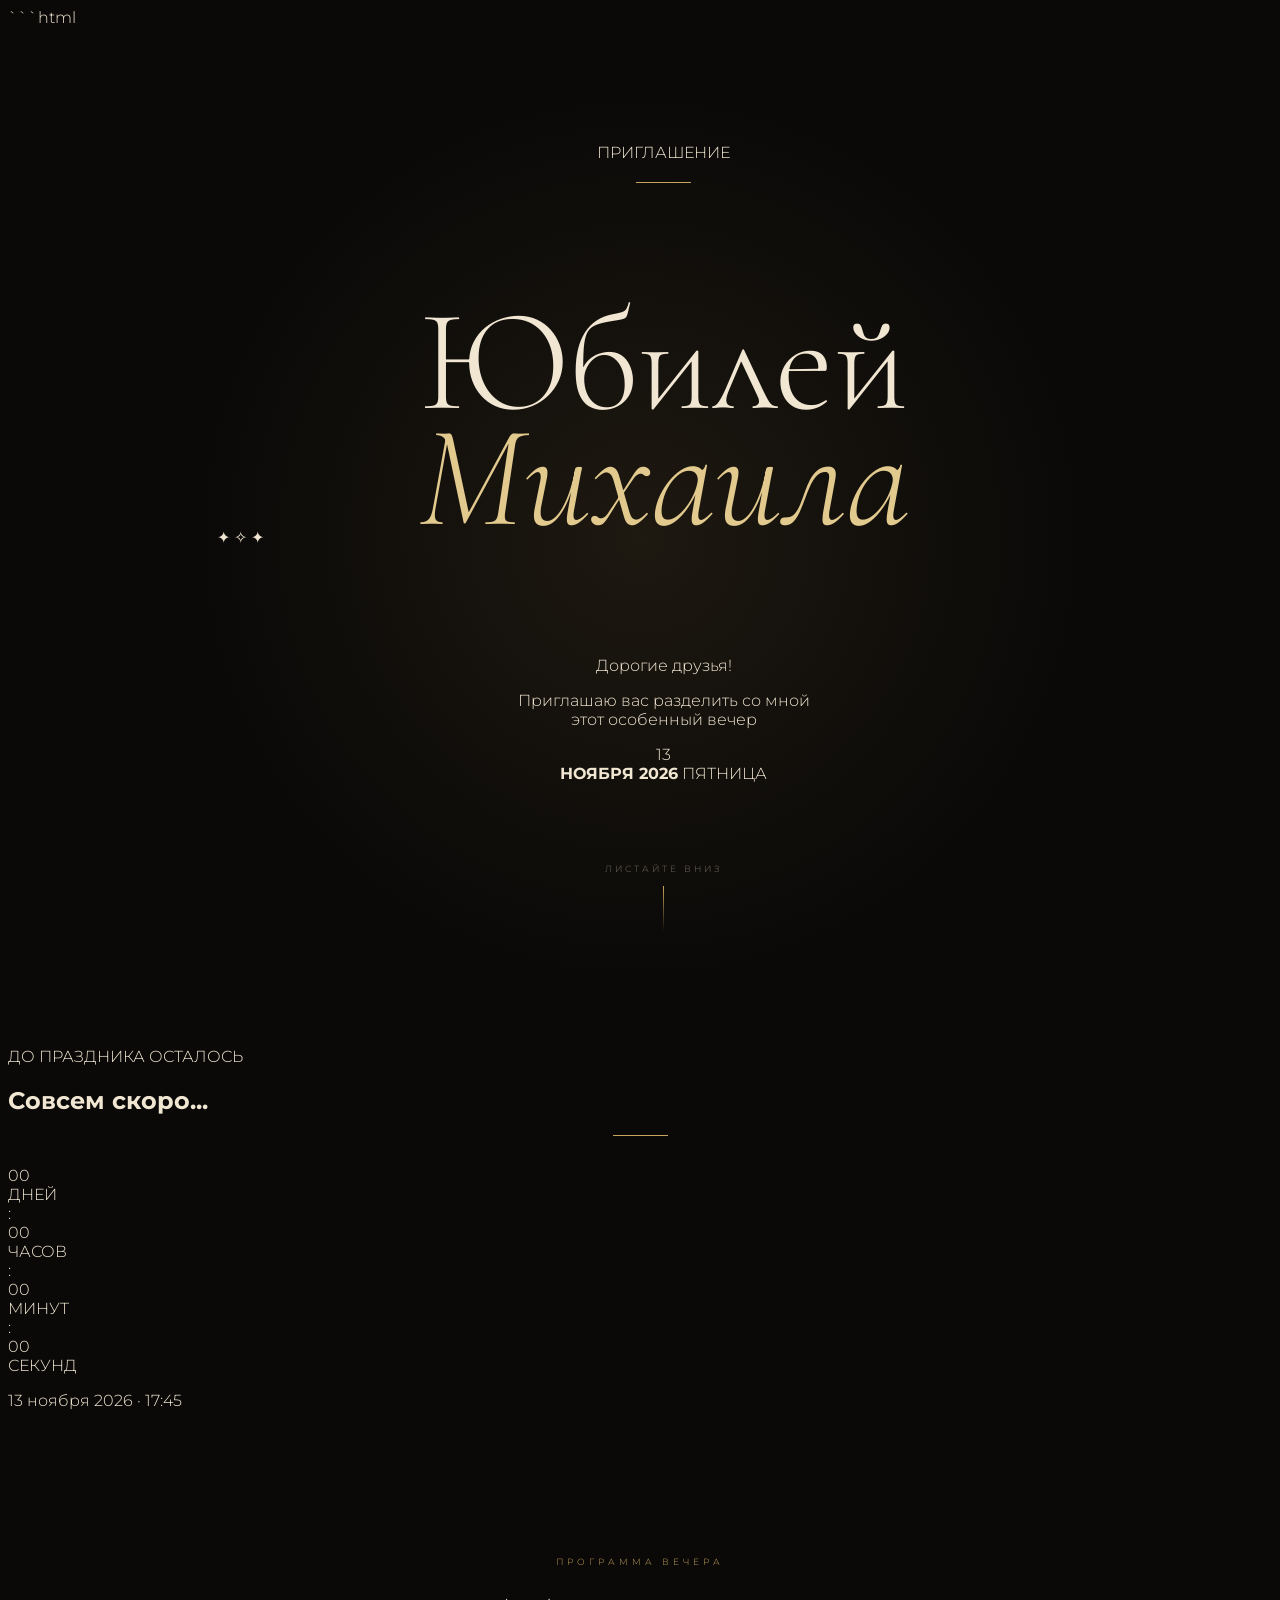
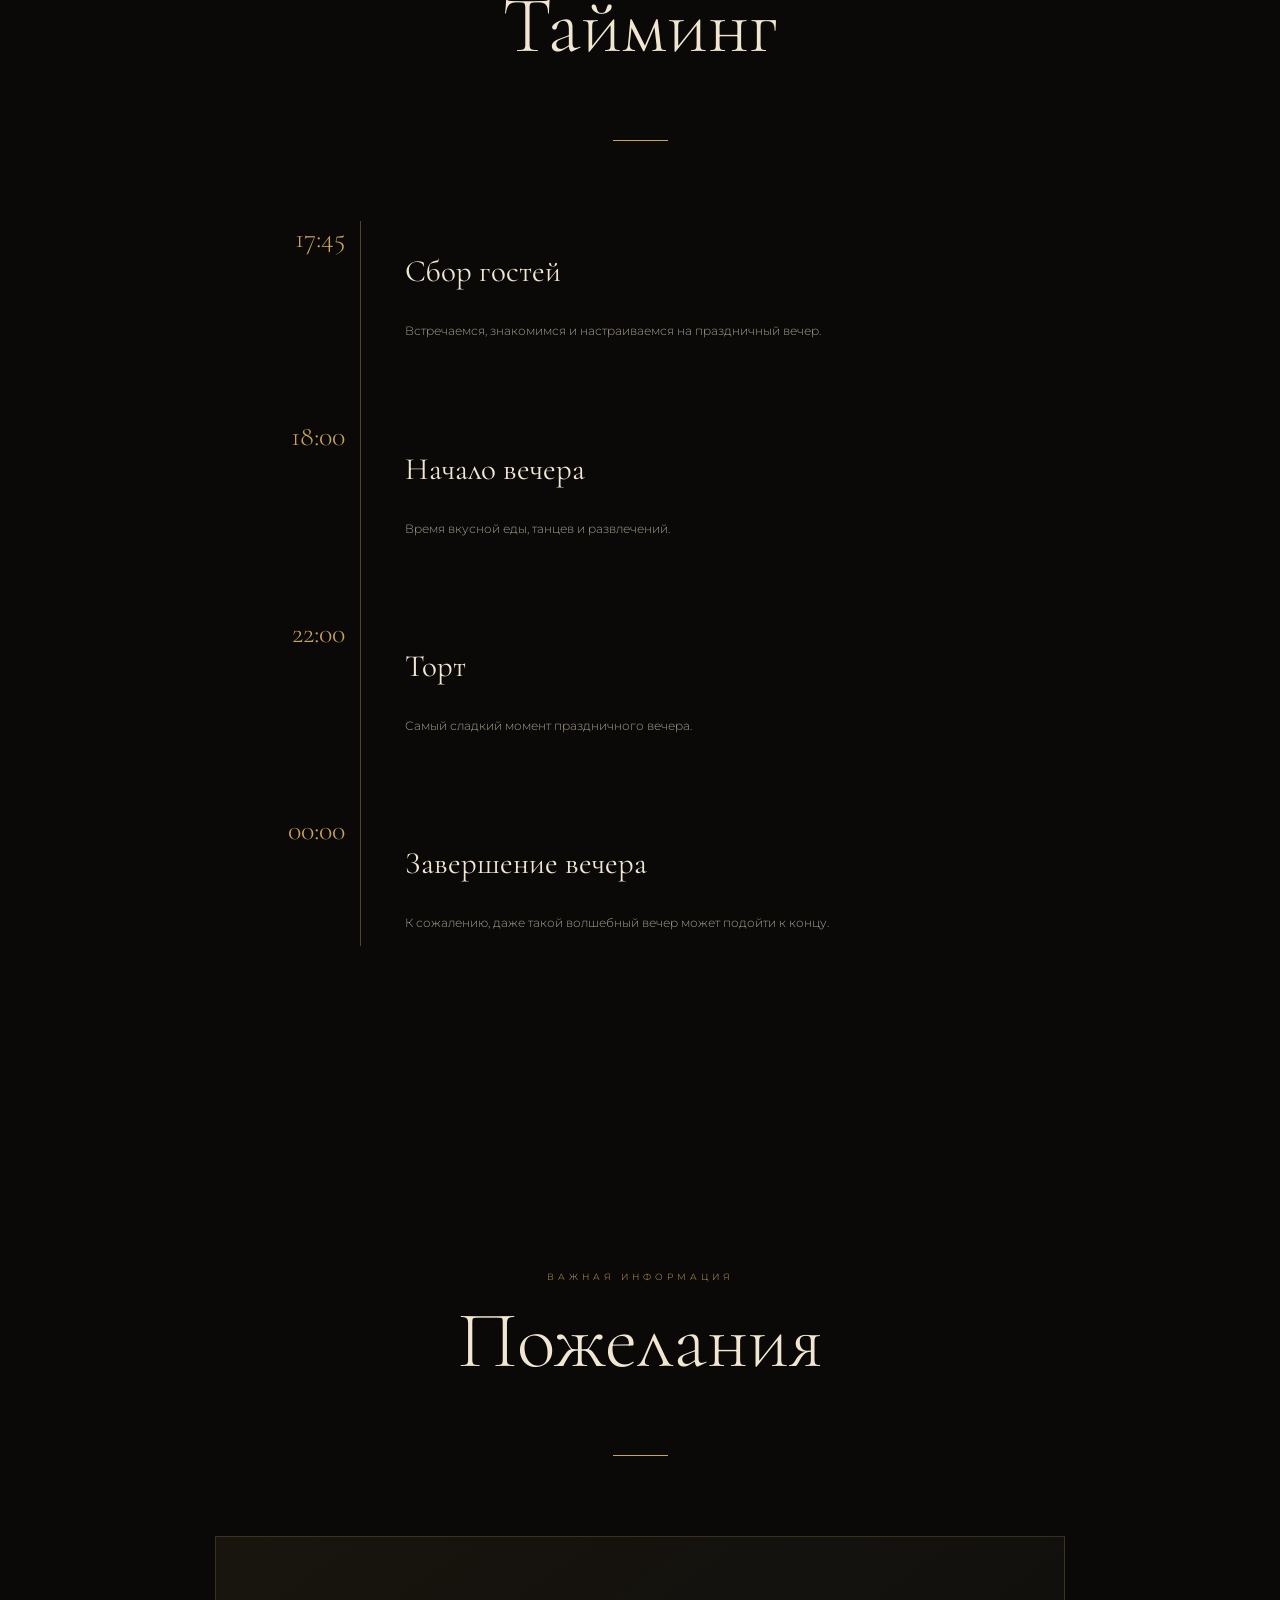
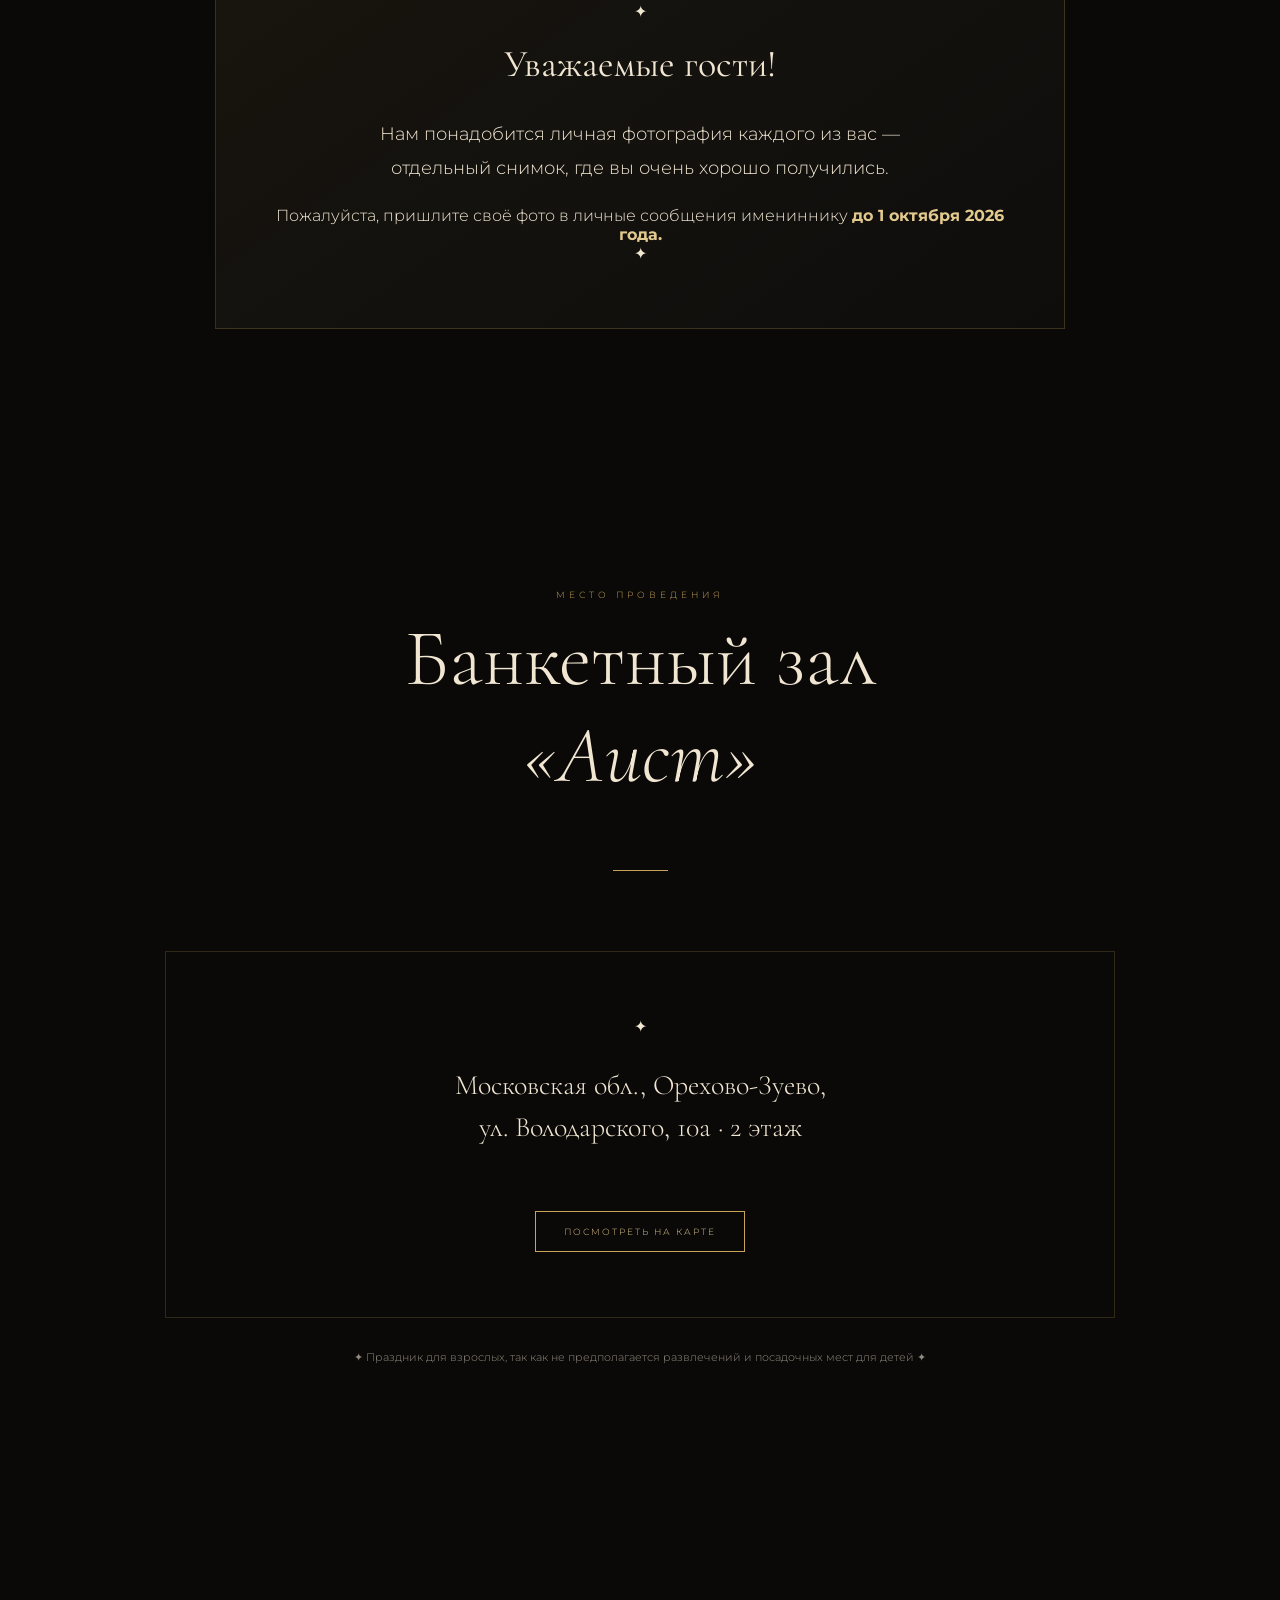
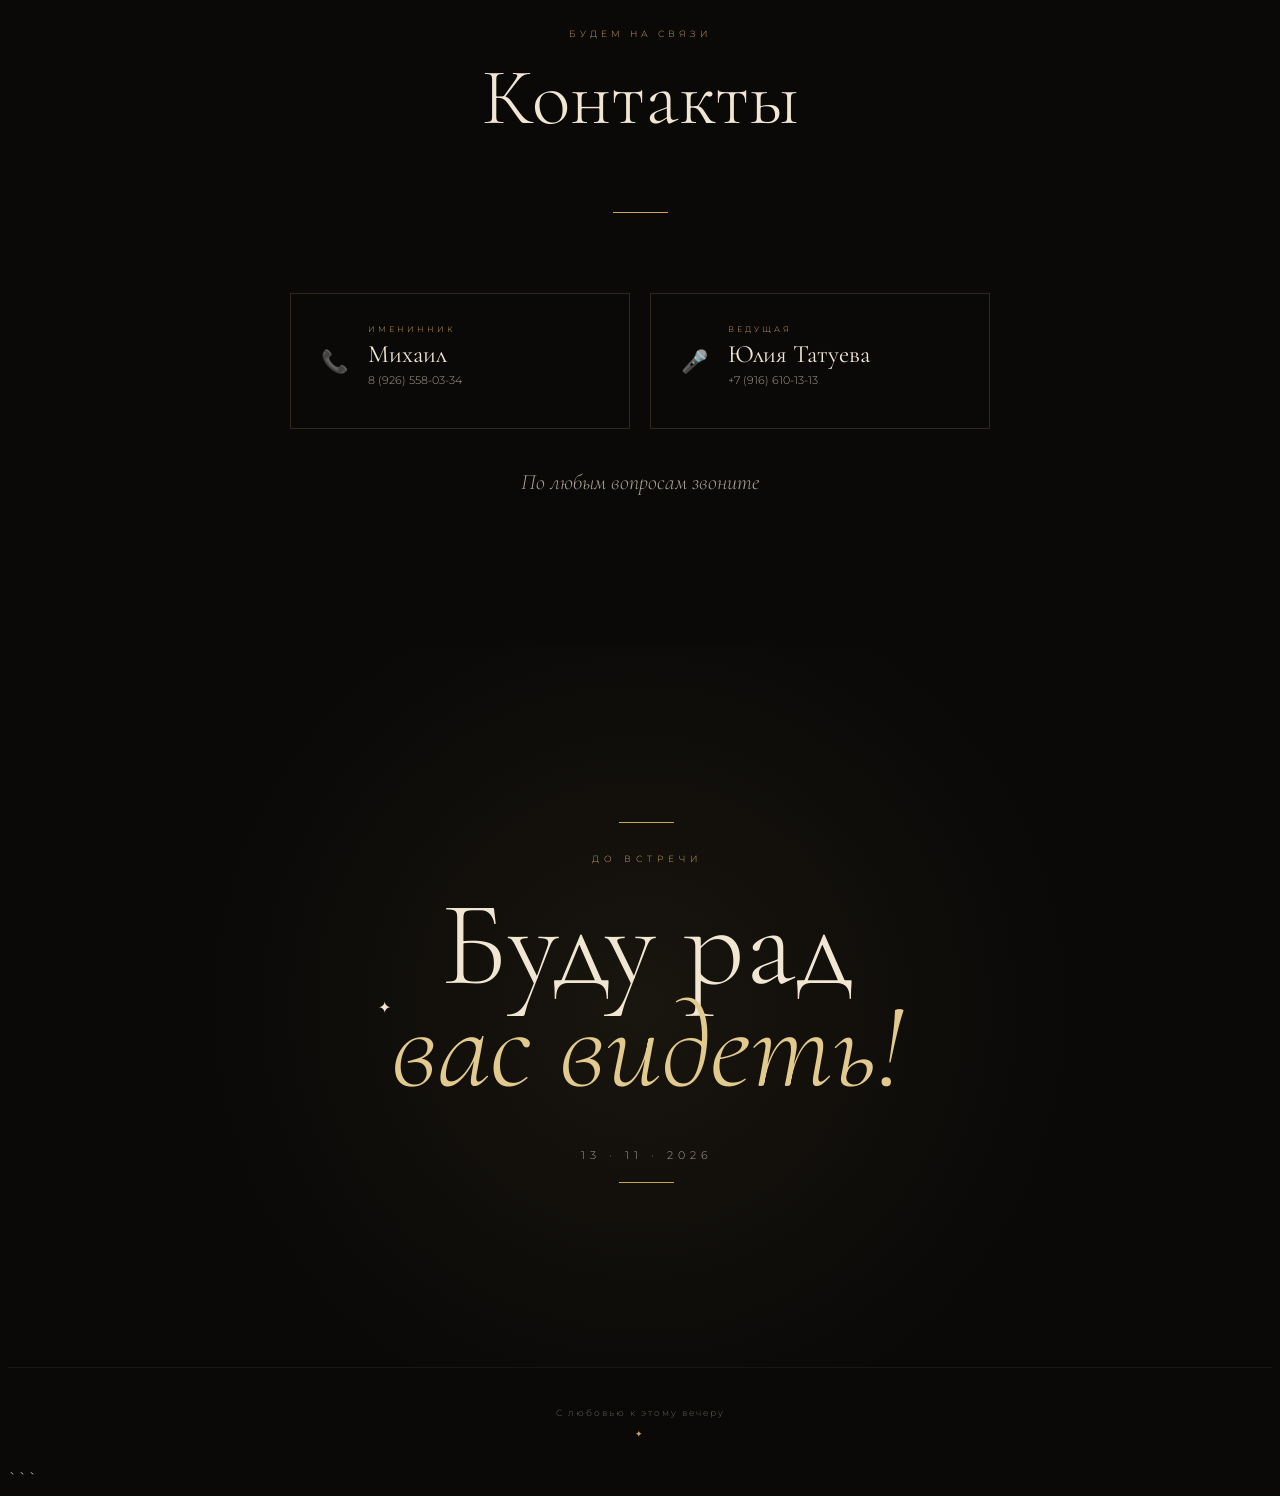
==== index.html @ 54c5b02b "Update index.html" ====
```html
<!DOCTYPE html>
<html lang="ru">
<head>
    <meta charset="UTF-8">
    <meta name="viewport" content="width=device-width, initial-scale=1.0">

    <title>Юбилей Михаила</title>

    <meta name="description" content="Приглашение на юбилей Михаила — 13 ноября 2026 года">

    <link rel="preconnect" href="https://fonts.googleapis.com">
    <link rel="preconnect" href="https://fonts.gstatic.com" crossorigin>

    <link
        href="https://fonts.googleapis.com/css2?family=Cormorant+Garamond:wght@300;400;500;600;700&family=Montserrat:wght@300;400;500;600&display=swap"
        rel="stylesheet"
    >

    <link rel="stylesheet" href="style.css">
</head>

<body>

    <!-- Декоративные элементы -->

    <div class="glow glow-one"></div>
    <div class="glow glow-two"></div>

    <!-- ПЕРВЫЙ ЭКРАН -->

    <section class="hero">

        <div class="hero-decoration">
            <span>✦</span>
            <span>✧</span>
            <span>✦</span>
        </div>

        <div class="hero-content">

            <div class="eyebrow">
                ПРИГЛАШЕНИЕ
            </div>

            <div class="gold-line"></div>

            <h1>
                Юбилей
                <span>Михаила</span>
            </h1>

            <p class="hero-greeting">
                Дорогие друзья!
            </p>

            <p class="hero-description">
                Приглашаю вас разделить со мной<br>
                этот особенный вечер
            </p>

            <div class="date-box">

                <div class="date-number">
                    13
                </div>

                <div class="date-info">
                    <strong>НОЯБРЯ 2026</strong>
                    <span>ПЯТНИЦА</span>
                </div>

            </div>

            <div class="scroll-hint">
                <span>ЛИСТАЙТЕ ВНИЗ</span>
                <div class="scroll-line"></div>
            </div>

        </div>

    </section>


    <!-- ОБРАТНЫЙ ОТСЧЁТ -->

    <section class="countdown-section">

        <div class="section-label">
            ДО ПРАЗДНИКА ОСТАЛОСЬ
        </div>

        <h2>
            Совсем скоро...
        </h2>

        <div class="gold-line"></div>

        <div class="countdown">

            <div class="countdown-item">
                <div id="days">00</div>
                <span>ДНЕЙ</span>
            </div>

            <div class="countdown-separator">:</div>

            <div class="countdown-item">
                <div id="hours">00</div>
                <span>ЧАСОВ</span>
            </div>

            <div class="countdown-separator">:</div>

            <div class="countdown-item">
                <div id="minutes">00</div>
                <span>МИНУТ</span>
            </div>

            <div class="countdown-separator">:</div>

            <div class="countdown-item">
                <div id="seconds">00</div>
                <span>СЕКУНД</span>
            </div>

        </div>

        <p class="countdown-note">
            13 ноября 2026 · 17:45
        </p>

    </section>


    <!-- ТАЙМИНГ -->

    <section class="section">

        <div class="section-title">

            <span>ПРОГРАММА ВЕЧЕРА</span>

            <h2>Тайминг</h2>

            <div class="gold-line"></div>

        </div>


        <div class="timeline">

            <div class="timeline-item">

                <div class="time">
                    17:45
                </div>

                <div class="timeline-marker">
                    <div></div>
                </div>

                <div class="event">

                    <h3>Сбор гостей</h3>

                    <p>
                        Встречаемся, знакомимся и
                        настраиваемся на праздничный вечер.
                    </p>

                </div>

            </div>


            <div class="timeline-item">

                <div class="time">
                    18:00
                </div>

                <div class="timeline-marker">
                    <div></div>
                </div>

                <div class="event">

                    <h3>Начало вечера</h3>

                    <p>
                        Время вкусной еды, танцев
                        и развлечений.
                    </p>

                </div>

            </div>


            <div class="timeline-item">

                <div class="time">
                    22:00
                </div>

                <div class="timeline-marker">
                    <div></div>
                </div>

                <div class="event">

                    <h3>Торт</h3>

                    <p>
                        Самый сладкий момент
                        праздничного вечера.
                    </p>

                </div>

            </div>


            <div class="timeline-item">

                <div class="time">
                    00:00
                </div>

                <div class="timeline-marker">
                    <div></div>
                </div>

                <div class="event">

                    <h3>Завершение вечера</h3>

                    <p>
                        К сожалению, даже такой волшебный
                        вечер может подойти к концу.
                    </p>

                </div>

            </div>

        </div>

    </section>


    <!-- ПОЖЕЛАНИЯ -->

    <section class="section wishes-section">

        <div class="section-title">

            <span>ВАЖНАЯ ИНФОРМАЦИЯ</span>

            <h2>Пожелания</h2>

            <div class="gold-line"></div>

        </div>


        <div class="wish-card">

            <div class="wish-decoration">
                ✦
            </div>

            <h3>
                Уважаемые гости!
            </h3>

            <p class="important-text">

                Нам понадобится личная фотография
                каждого из вас — отдельный снимок,
                где вы очень хорошо получились.

            </p>

            <div class="wish-highlight">

                Пожалуйста, пришлите своё фото
                в личные сообщения имениннику

                <strong>
                    до 1 октября 2026 года.
                </strong>

            </div>

            <div class="wish-decoration bottom">
                ✦
            </div>

        </div>

    </section>


    <!-- МЕСТО -->

    <section class="section location-section">

        <div class="section-title">

            <span>МЕСТО ПРОВЕДЕНИЯ</span>

            <h2>
                Банкетный зал<br>
                <em>«Аист»</em>
            </h2>

            <div class="gold-line"></div>

        </div>


        <div class="location-card">

            <div class="location-symbol">
                ✦
            </div>

            <p class="address">
                Московская обл., Орехово-Зуево,<br>
                ул. Володарского, 10а · 2 этаж
            </p>

            <a
                href="https://yandex.ru/maps/?text=Московская%20обл.%2C%20Орехово-Зуево%2C%20ул.%20Володарского%2C%2010а"
                target="_blank"
                class="map-button"
            >
                ПОСМОТРЕТЬ НА КАРТЕ
            </a>

        </div>


        <div class="adult-note">

            <span>✦</span>

            Праздник для взрослых, так как не предполагается
            развлечений и посадочных мест для детей

            <span>✦</span>

        </div>

    </section>


    <!-- КОНТАКТЫ -->

    <section class="section contacts-section">

        <div class="section-title">

            <span>БУДЕМ НА СВЯЗИ</span>

            <h2>Контакты</h2>

            <div class="gold-line"></div>

        </div>


        <div class="contacts">

            <a
                href="tel:+79265580334"
                class="contact-card"
            >

                <div class="contact-icon">
                    📞
                </div>

                <div class="contact-info">

                    <small>ИМЕНИННИК</small>

                    <strong>
                        Михаил
                    </strong>

                    <p>
                        8 (926) 558-03-34
                    </p>

                </div>

            </a>


            <a
                href="tel:+79166101313"
                class="contact-card"
            >

                <div class="contact-icon">
                    🎤
                </div>

                <div class="contact-info">

                    <small>ВЕДУЩАЯ</small>

                    <strong>
                        Юлия Татуева
                    </strong>

                    <p>
                        +7 (916) 610-13-13
                    </p>

                </div>

            </a>

        </div>


        <p class="questions">
            По любым вопросам звоните
        </p>

    </section>


    <!-- ФИНАЛ -->

    <section class="final-section">

        <div class="final-decoration">
            ✦
        </div>

        <div class="final-content">

            <div class="gold-line"></div>

            <p>
                ДО ВСТРЕЧИ
            </p>

            <h2>
                Буду рад<br>
                <span>вас видеть!</span>
            </h2>

            <div class="final-date">
                13 · 11 · 2026
            </div>

            <div class="gold-line"></div>

        </div>

    </section>


    <footer>

        <p>
            С любовью к этому вечеру
        </p>

        <span>
            ✦
        </span>

    </footer>


    <script src="script.js"></script>

</body>
</html>
```
---- style.css ----
```css
* {
    margin: 0;
    padding: 0;
    box-sizing: border-box;
}

html {
    scroll-behavior: smooth;
}

body {
    background: #0a0908;
    color: #f1e6d2;
    font-family: "Montserrat", sans-serif;
    font-weight: 300;
    overflow-x: hidden;
}

:root {
    --black: #0a0908;
    --champagne: #f1e6d2;
    --gold: #c9a45c;
    --gold-light: #e2c98e;
    --text-muted: #a99f91;
}

a {
    color: inherit;
    text-decoration: none;
}


/* HERO */

.hero {
    min-height: 100vh;
    display: flex;
    align-items: center;
    justify-content: center;
    text-align: center;
    padding: 60px 25px;

    background:
        radial-gradient(
            circle at center,
            rgba(201, 164, 92, 0.1),
            transparent 55%
        );
}

.hero-content {
    max-width: 800px;
    animation: fadeUp 1.5s ease;
}

.small-title {
    font-size: 11px;
    letter-spacing: 5px;
    color: var(--gold);
    margin-bottom: 25px;
}

.gold-line {
    width: 55px;
    height: 1px;
    background: var(--gold);
    margin: 20px auto 30px;
}

.hero h1 {
    font-family: "Cormorant Garamond", serif;
    font-size: clamp(70px, 13vw, 145px);
    line-height: 0.8;
    font-weight: 300;
}

.hero h1 span {
    color: var(--gold-light);
    font-style: italic;
}

.hero-text {
    margin-top: 55px;
    font-family: "Cormorant Garamond", serif;
    font-size: 30px;
}

.hero-subtitle {
    color: var(--text-muted);
    line-height: 1.8;
    font-size: 14px;
}

.date {
    display: inline-flex;
    align-items: center;
    gap: 20px;

    margin-top: 55px;
    padding: 20px 30px;

    border-top: 1px solid rgba(201, 164, 92, 0.4);
    border-bottom: 1px solid rgba(201, 164, 92, 0.4);
}

.date > span {
    font-family: "Cormorant Garamond", serif;
    font-size: 60px;
    color: var(--gold);
}

.date div {
    text-align: left;
}

.date strong {
    display: block;
    font-size: 13px;
    letter-spacing: 3px;
}

.date small {
    display: block;
    margin-top: 6px;
    color: var(--gold);
    font-size: 10px;
    letter-spacing: 3px;
}

.scroll-hint {
    margin-top: 80px;

    display: flex;
    flex-direction: column;
    align-items: center;

    gap: 12px;

    color: #746d64;
    font-size: 9px;
    letter-spacing: 3px;
}

.scroll-line {
    width: 1px;
    height: 45px;

    background: linear-gradient(
        to bottom,
        var(--gold),
        transparent
    );
}


/* SECTIONS */

.section {
    max-width: 950px;
    margin: 0 auto;
    padding: 130px 25px;
}

.section-title {
    text-align: center;
    margin-bottom: 80px;
}

.section-title > span {
    color: var(--gold);
    font-size: 9px;
    letter-spacing: 4px;
}

.section-title h2 {
    font-family: "Cormorant Garamond", serif;
    font-size: clamp(50px, 8vw, 80px);
    font-weight: 300;
    margin-top: 10px;
}


/* TIMELINE */

.timeline {
    position: relative;
    max-width: 750px;
    margin: auto;
}

.timeline::before {
    content: "";

    position: absolute;

    left: 95px;
    top: 0;
    bottom: 0;

    width: 1px;

    background: rgba(201, 164, 92, 0.4);
}

.timeline-item {
    display: grid;

    grid-template-columns: 80px 30px 1fr;

    gap: 15px;

    margin-bottom: 65px;
}

.time {
    font-family: "Cormorant Garamond", serif;
    font-size: 28px;
    color: var(--gold);
    text-align: right;
}

.timeline-dot {
    width: 9px;
    height: 9px;

    border: 1px solid var(--gold);
    border-radius: 50%;

    background: var(--black);

    margin: 9px auto;

    position: relative;
    z-index: 2;
}

.event h3 {
    font-family: "Cormorant Garamond", serif;
    font-size: 31px;
    font-weight: 400;
}

.event p {
    margin-top: 8px;

    color: var(--text-muted);

    font-size: 12px;
    line-height: 1.7;
}


/* WISHES */

.wishes-section {
    max-width: 850px;
}

.wish-card {
    padding: 65px 55px;

    text-align: center;

    background:
        linear-gradient(
            145deg,
            rgba(201, 164, 92, 0.08),
            rgba(255, 255, 255, 0.015)
        );

    border: 1px solid rgba(201, 164, 92, 0.22);
}

.quote-mark {
    font-family: Georgia, serif;
    font-size: 90px;
    color: var(--gold);
    opacity: 0.5;
}

.wish-card h3 {
    font-family: "Cormorant Garamond", serif;
    font-size: 38px;
    font-weight: 400;
    margin: 20px 0 30px;
}

.wish-card p {
    color: var(--text-muted);
    line-height: 1.9;
    font-size: 14px;
    max-width: 600px;
    margin: 0 auto 20px;
}

.wish-card .important-text {
    font-size: 18px;
    color: var(--champagne);
}

.wish-card strong {
    color: var(--gold-light);
}


/* LOCATION */

.location-card {
    text-align: center;

    padding: 65px 30px;

    border: 1px solid rgba(201, 164, 92, 0.2);
}

.location-icon {
    font-size: 28px;
    color: var(--gold);
    margin-bottom: 20px;
}

.address {
    font-family: "Cormorant Garamond", serif;
    font-size: 28px;
    line-height: 1.5;
}

.map-button {
    display: inline-block;

    margin-top: 35px;

    padding: 14px 28px;

    border: 1px solid var(--gold);

    color: var(--gold-light);

    font-size: 9px;
    letter-spacing: 2px;

    transition: 0.3s;
}

.map-button:hover {
    background: var(--gold);
    color: var(--black);
}

.adult-note {
    max-width: 600px;

    margin: 30px auto 0;

    text-align: center;

    color: #938a7d;

    font-size: 11px;
    line-height: 1.8;
}


/* CONTACTS */

.contacts {
    display: grid;

    grid-template-columns: repeat(2, 1fr);

    gap: 20px;

    max-width: 700px;

    margin: auto;
}

.contact-card {
    display: flex;
    align-items: center;

    gap: 20px;

    padding: 30px;

    border: 1px solid rgba(201, 164, 92, 0.2);

    transition: 0.3s;
}

.contact-card:hover {
    border-color: var(--gold);
    transform: translateY(-4px);
}

.contact-icon {
    font-size: 22px;
}

.contact-card small {
    display: block;

    color: var(--gold);

    font-size: 8px;
    letter-spacing: 3px;

    margin-bottom: 5px;
}

.contact-card strong {
    display: block;

    font-family: "Cormorant Garamond", serif;

    font-size: 25px;

    font-weight: 400;
}

.contact-card p {
    color: var(--text-muted);
    font-size: 11px;
    margin-top: 4px;
}

.questions {
    text-align: center;

    margin-top: 40px;

    color: var(--text-muted);

    font-family: "Cormorant Garamond", serif;

    font-size: 22px;

    font-style: italic;
}


/* FINAL */

.final-section {
    min-height: 80vh;

    display: flex;
    align-items: center;
    justify-content: center;

    text-align: center;

    background:
        radial-gradient(
            circle,
            rgba(201, 164, 92, 0.08),
            transparent 60%
        );
}

.final-content > p {
    font-size: 9px;
    letter-spacing: 5px;
    color: var(--gold);
}

.final-content h2 {
    font-family: "Cormorant Garamond", serif;

    font-size: clamp(65px, 11vw, 120px);

    line-height: 0.85;

    font-weight: 300;

    margin: 30px 0 50px;
}

.final-content h2 span {
    color: var(--gold-light);
    font-style: italic;
}

.final-date {
    color: var(--text-muted);

    font-size: 11px;

    letter-spacing: 5px;
}


/* FOOTER */

footer {
    text-align: center;

    padding: 30px;

    border-top: 1px solid rgba(255,255,255,0.05);

    color: #665f56;

    font-size: 9px;

    letter-spacing: 2px;
}

footer span {
    display: block;

    color: var(--gold);

    margin-top: 10px;
}


/* ANIMATION */

@keyframes fadeUp {
    from {
        opacity: 0;
        transform: translateY(30px);
    }

    to {
        opacity: 1;
        transform: translateY(0);
    }
}


/* MOBILE */

@media (max-width: 650px) {

    .hero {
        min-height: 100svh;
        padding: 40px 20px;
    }

    .hero h1 {
        font-size: 75px;
    }

    .hero-text {
        margin-top: 45px;
        font-size: 26px;
    }

    .hero-subtitle {
        font-size: 12px;
    }

    .date {
        margin-top: 40px;
        padding: 17px 20px;
    }

    .date > span {
        font-size: 48px;
    }

    .section {
        padding: 90px 20px;
    }

    .section-title {
        margin-bottom: 60px;
    }

    .timeline::before {
        left: 68px;
    }

    .timeline-item {
        grid-template-columns: 55px 27px 1fr;
        gap: 10px;
        margin-bottom: 50px;
    }

    .time {
        font-size: 21px;
    }

    .event h3 {
        font-size: 26px;
    }

    .event p {
        font-size: 11px;
    }

    .wish-card {
        padding: 45px 25px;
    }

    .wish-card h3 {
        font-size: 34px;
    }

    .wish-card .important-text {
        font-size: 16px;
    }

    .wish-card p {
        font-size: 12px;
    }

    .address {
        font-size: 23px;
    }

    .contacts {
        grid-template-columns: 1fr;
    }

    .contact-card {
        padding: 25px;
    }

    .final-section {
        min-height: 70vh;
    }

    .final-content h2 {
        font-size: 70px;
    }
}
```
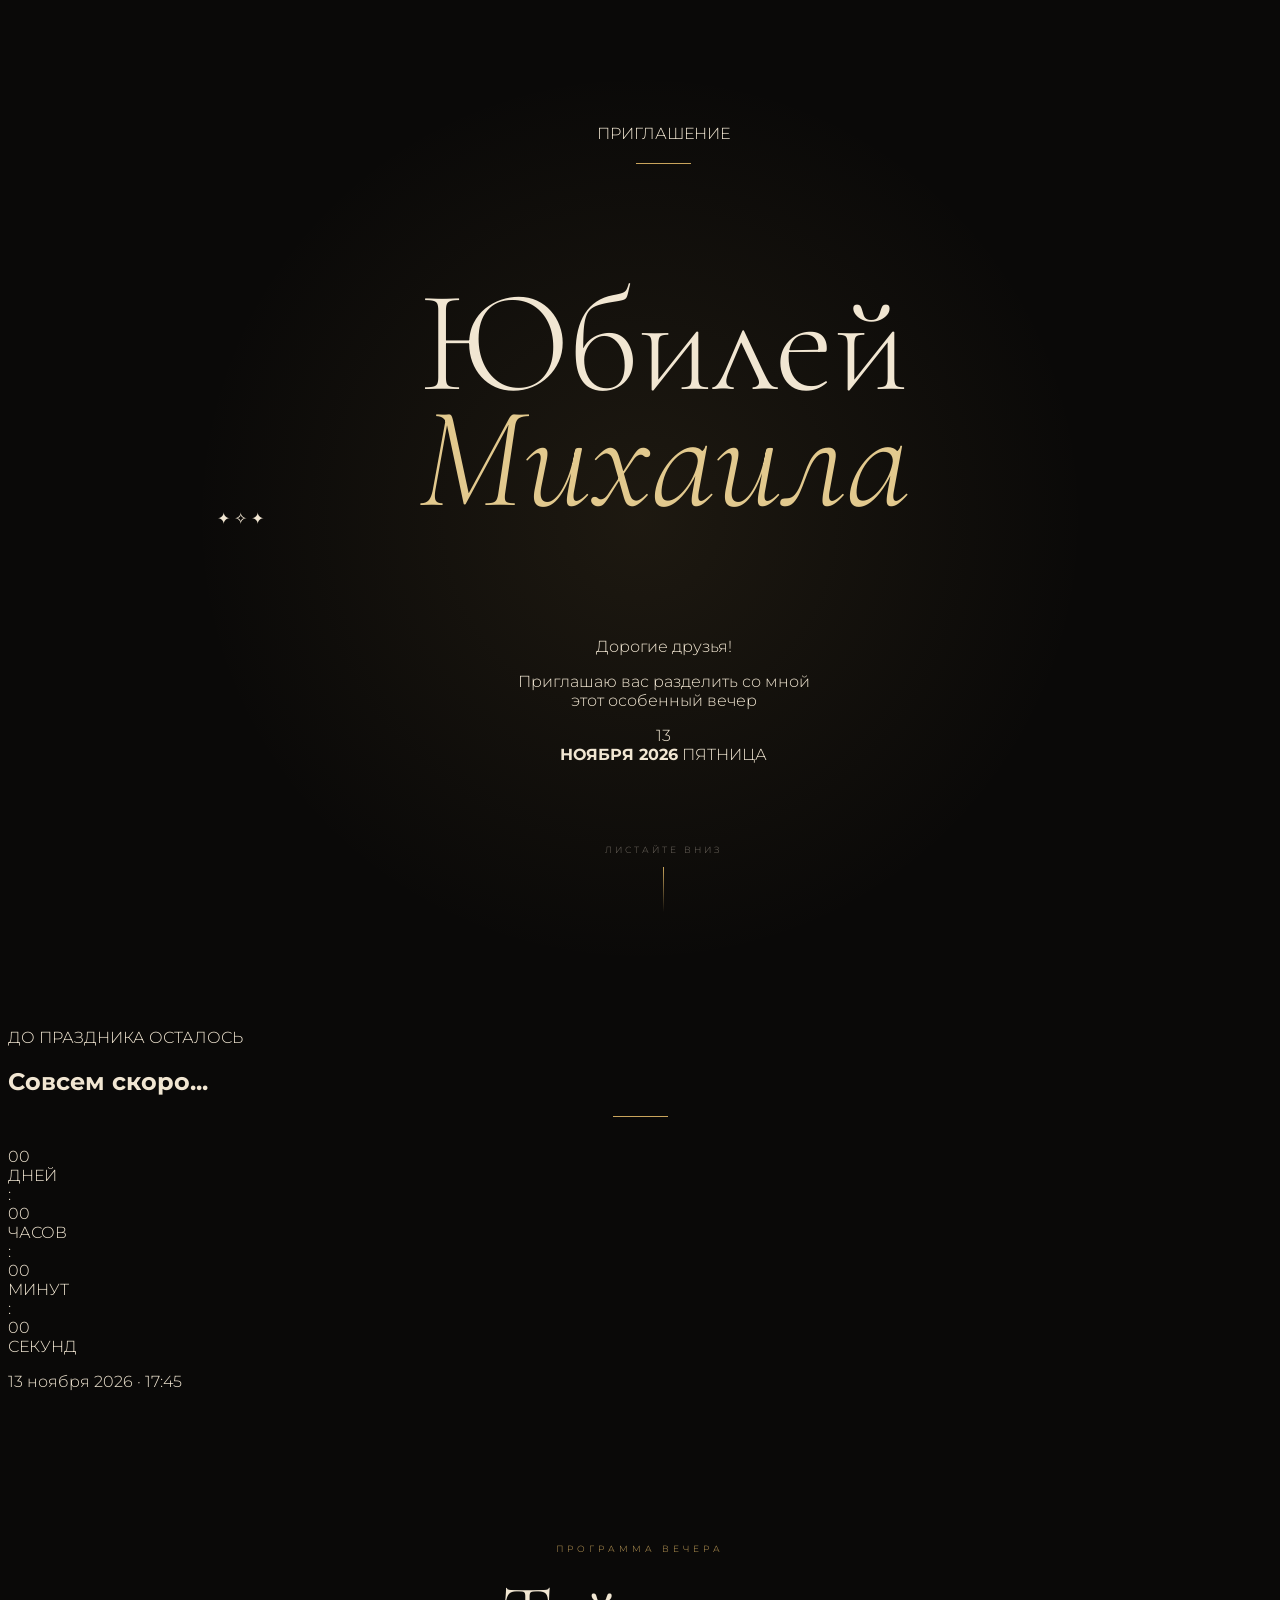
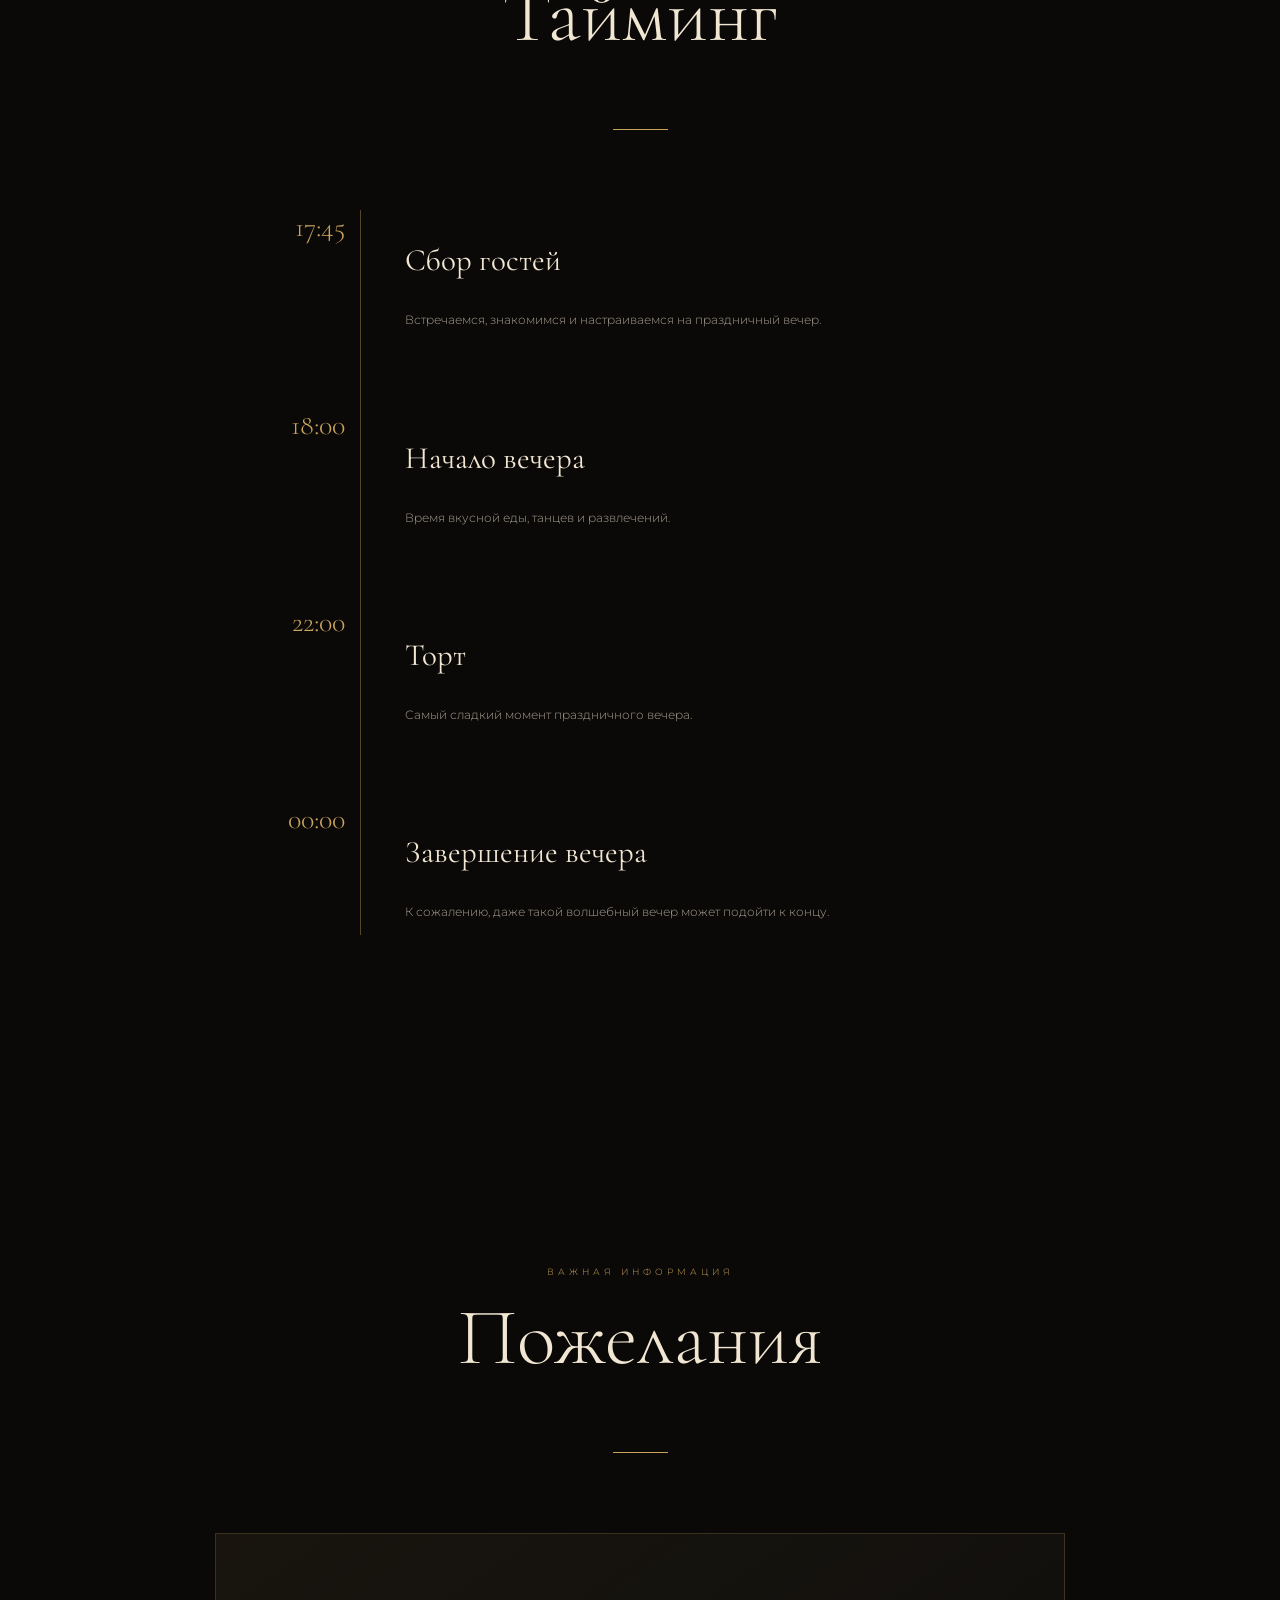
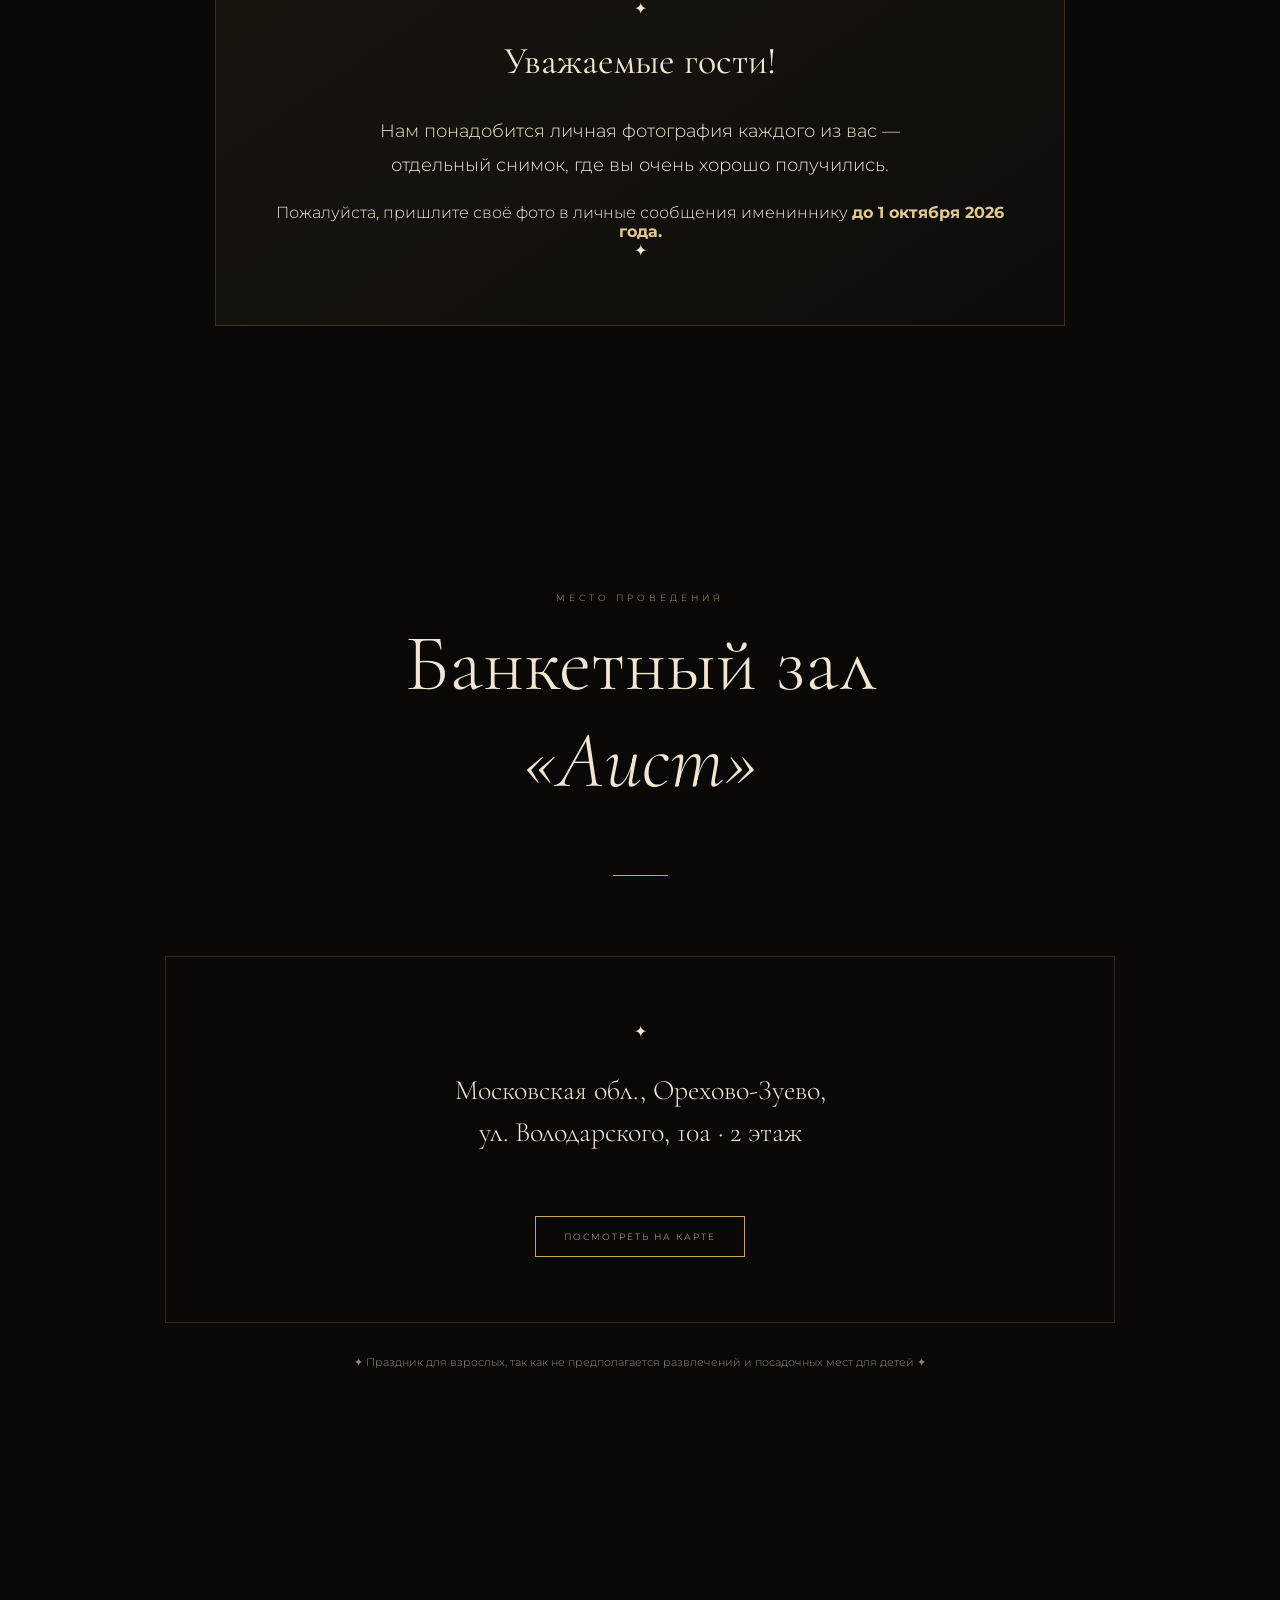
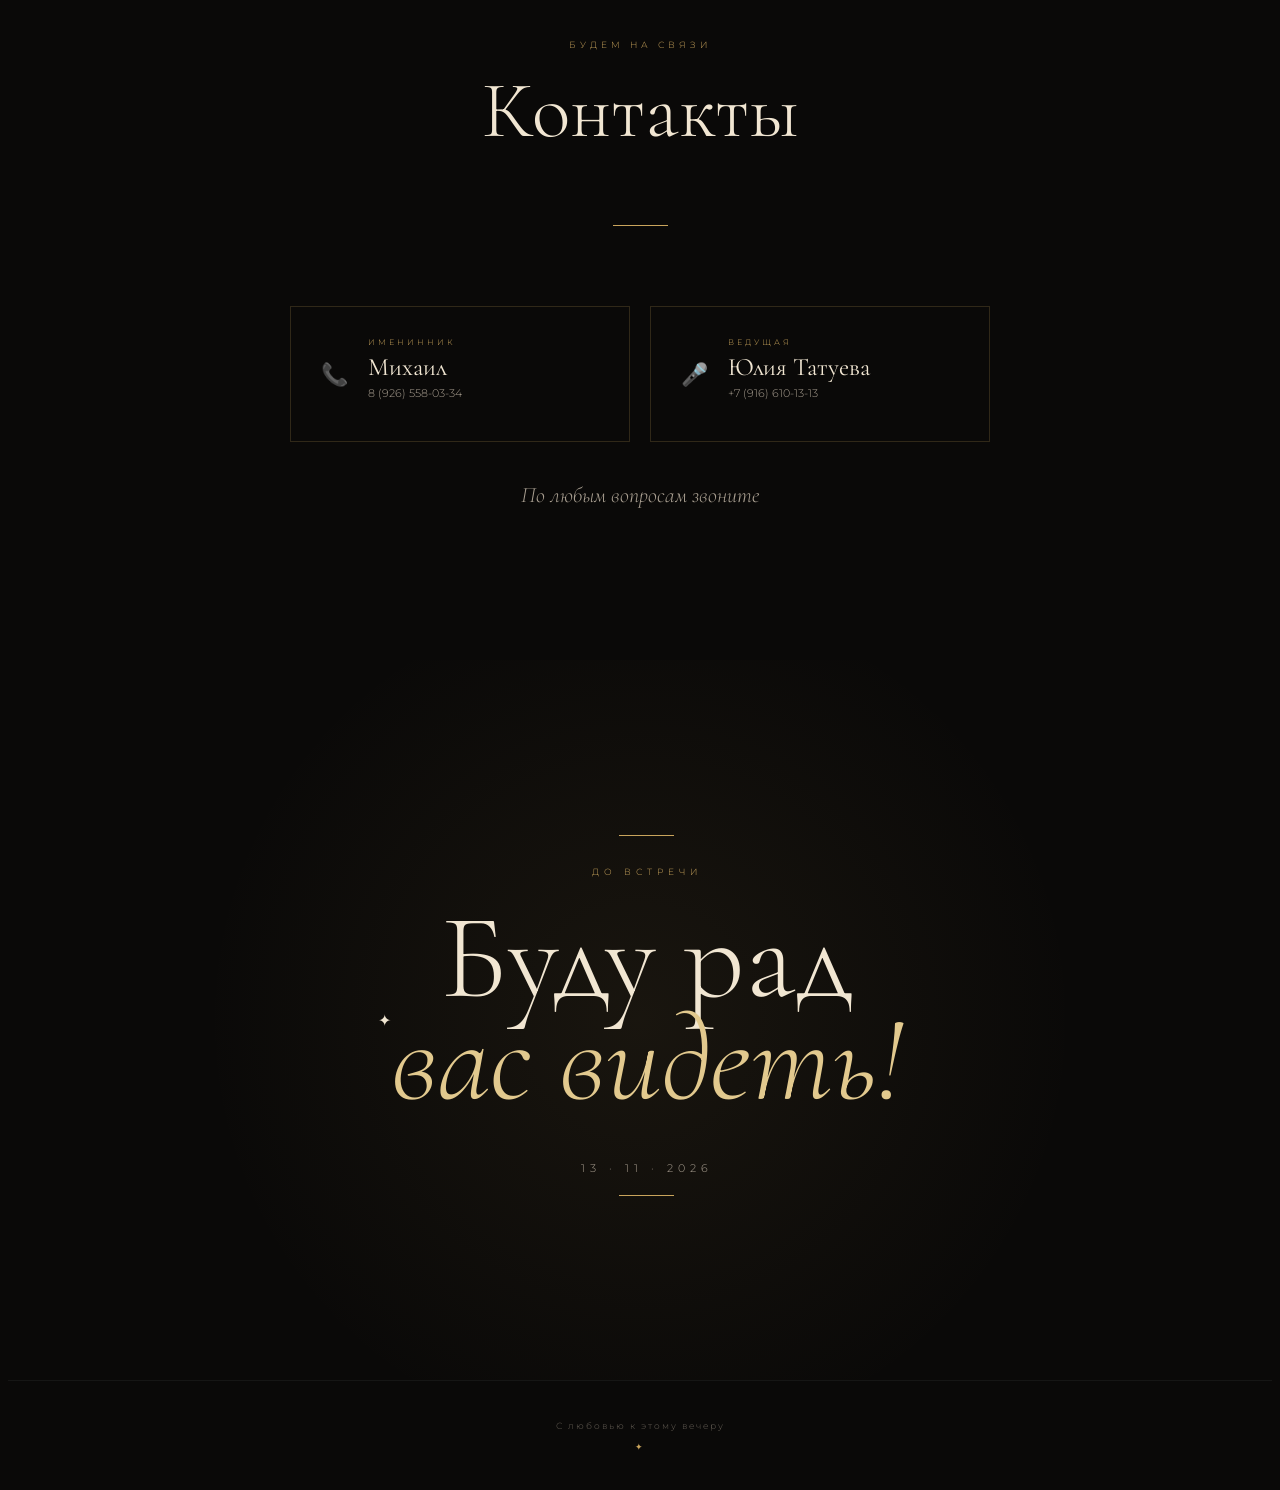
==== commit ca3386d7: "Update index.html" ====
--- a/index.html
+++ b/index.html
@@ -1,4 +1,3 @@
-```html
 <!DOCTYPE html>
 <html lang="ru">
 <head>
@@ -484,4 +483,3 @@
 
 </body>
 </html>
-```
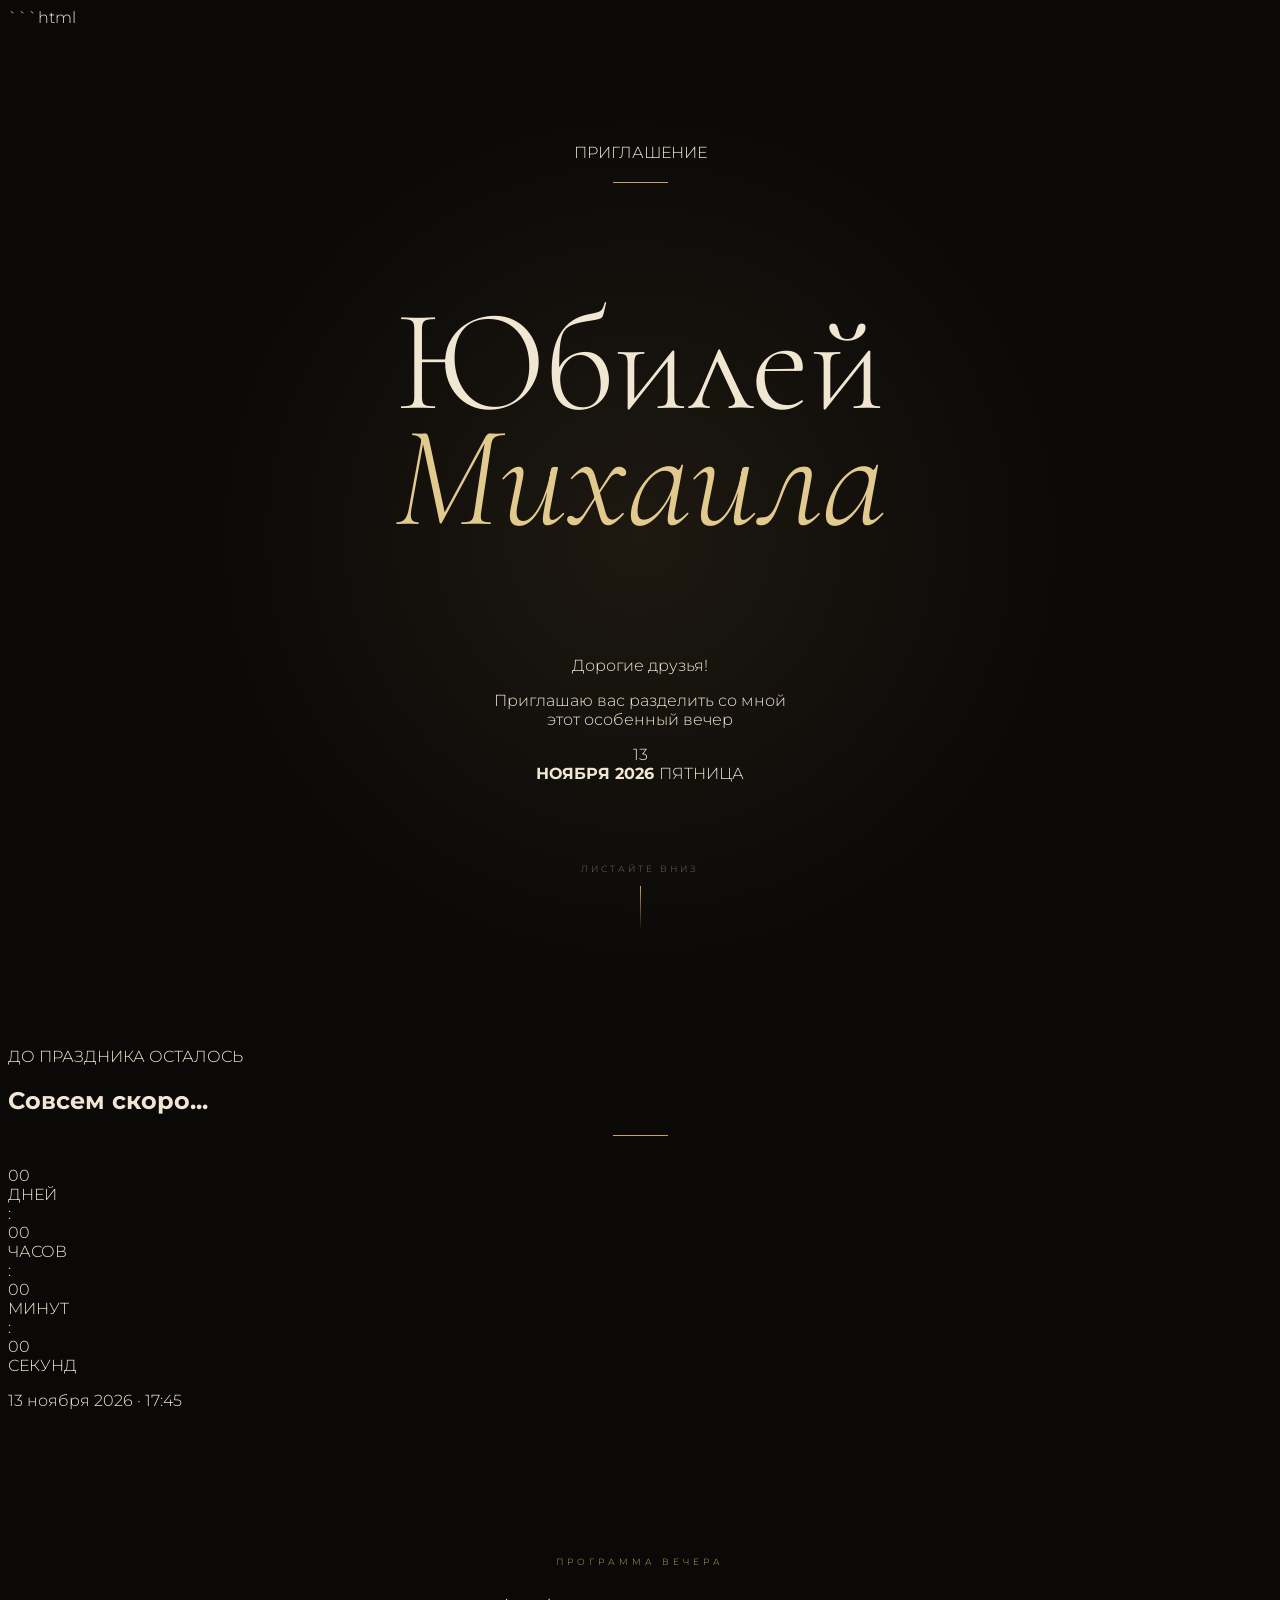
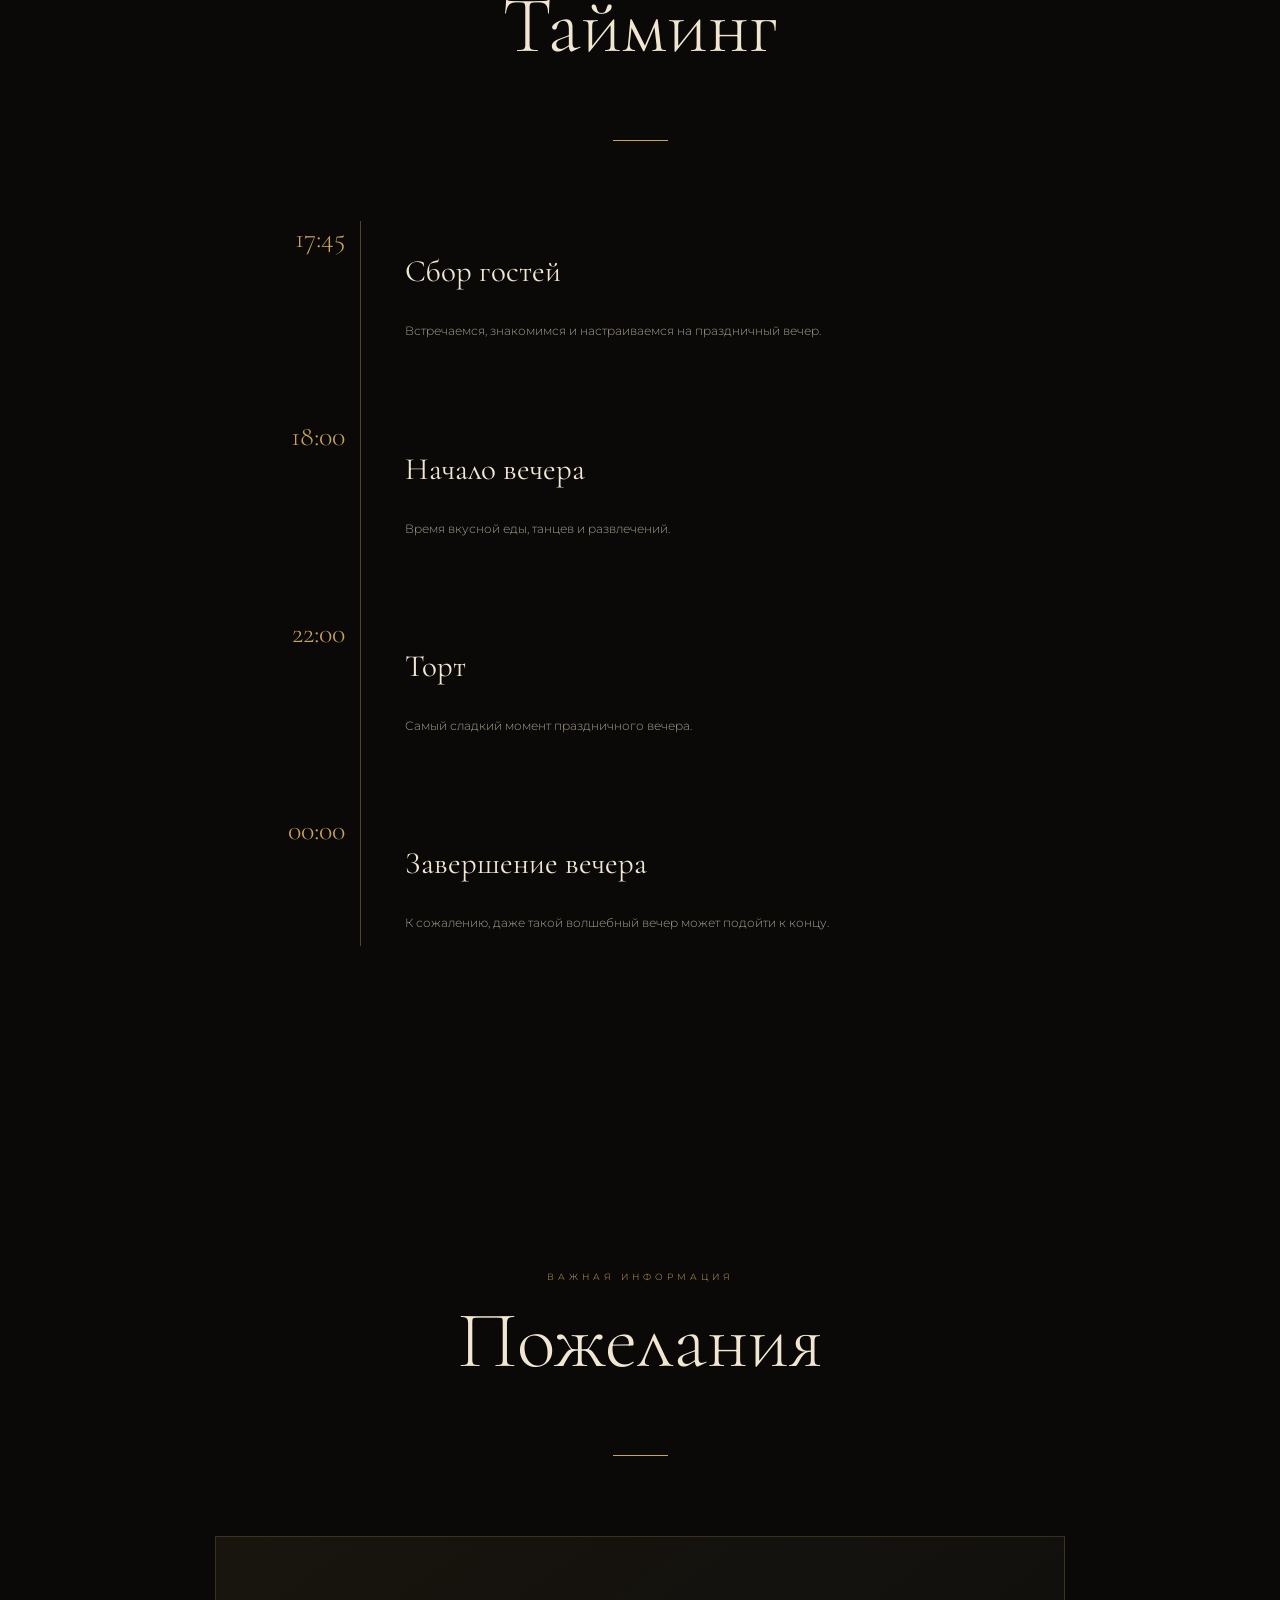
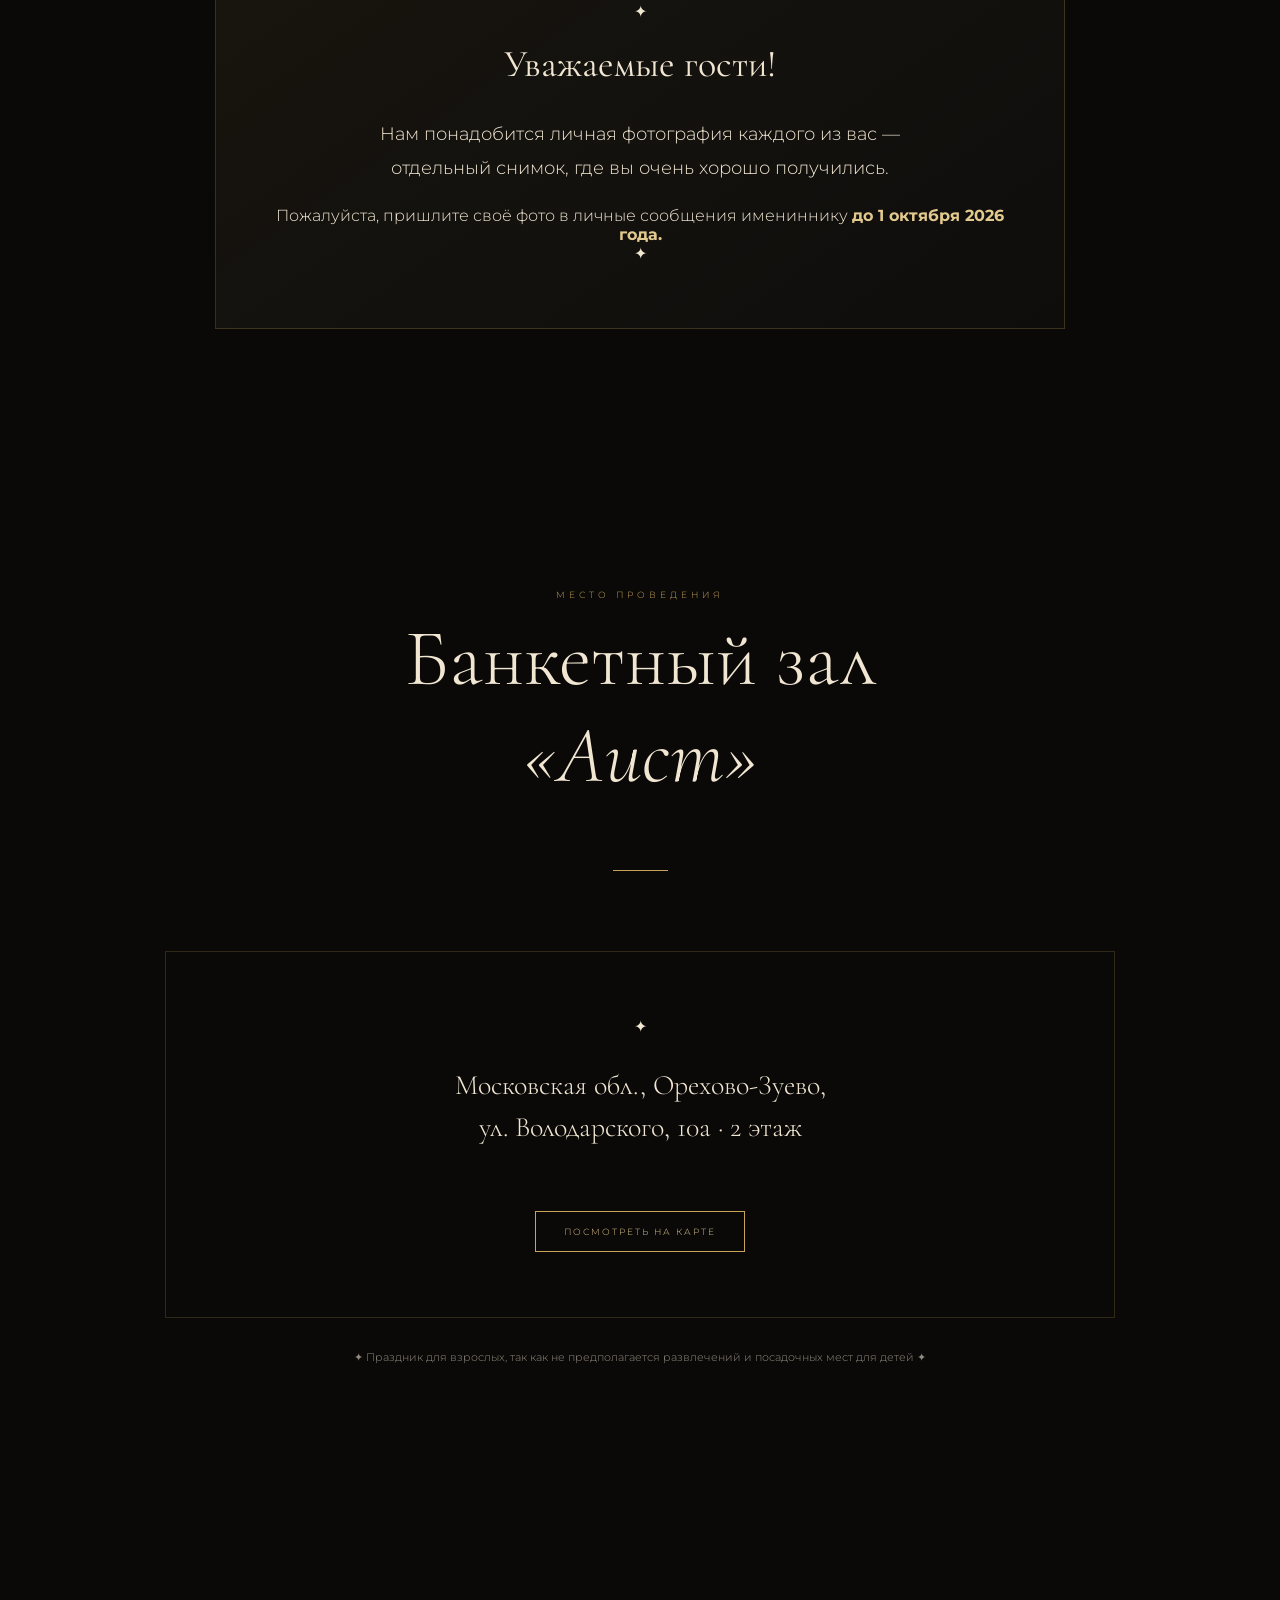
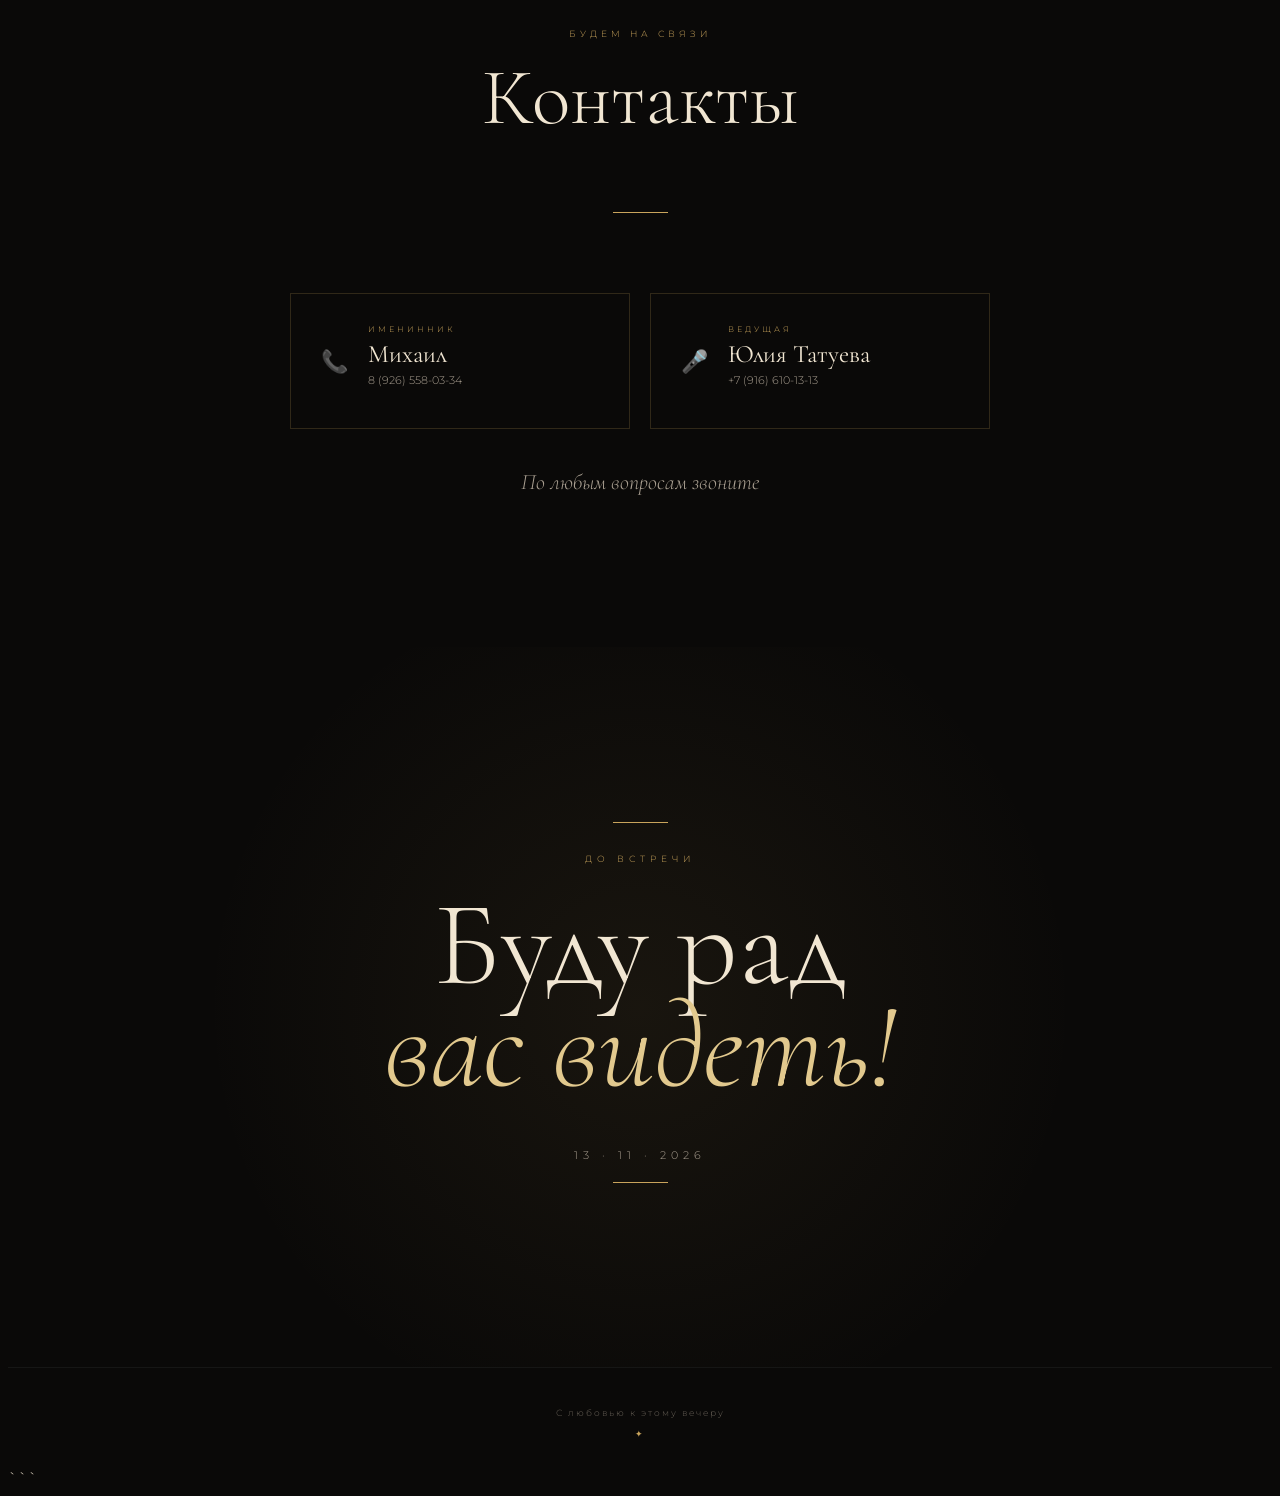
==== commit d253178e: "Update index.html" ====
--- a/index.html
+++ b/index.html
@@ -1,14 +1,17 @@
+```html
 <!DOCTYPE html>
 <html lang="ru">
+
 <head>
+
     <meta charset="UTF-8">
+
     <meta name="viewport" content="width=device-width, initial-scale=1.0">
 
     <title>Юбилей Михаила</title>
 
-    <meta name="description" content="Приглашение на юбилей Михаила — 13 ноября 2026 года">
-
     <link rel="preconnect" href="https://fonts.googleapis.com">
+
     <link rel="preconnect" href="https://fonts.gstatic.com" crossorigin>
 
     <link
@@ -17,469 +20,592 @@
     >
 
     <link rel="stylesheet" href="style.css">
+
 </head>
 
+
 <body>
 
-    <!-- Декоративные элементы -->
-
-    <div class="glow glow-one"></div>
-    <div class="glow glow-two"></div>
-
-    <!-- ПЕРВЫЙ ЭКРАН -->
-
-    <section class="hero">
-
-        <div class="hero-decoration">
-            <span>✦</span>
-            <span>✧</span>
-            <span>✦</span>
-        </div>
-
-        <div class="hero-content">
-
-            <div class="eyebrow">
-                ПРИГЛАШЕНИЕ
-            </div>
-
-            <div class="gold-line"></div>
-
-            <h1>
-                Юбилей
-                <span>Михаила</span>
-            </h1>
-
-            <p class="hero-greeting">
-                Дорогие друзья!
-            </p>
-
-            <p class="hero-description">
-                Приглашаю вас разделить со мной<br>
-                этот особенный вечер
-            </p>
-
-            <div class="date-box">
-
-                <div class="date-number">
-                    13
-                </div>
-
-                <div class="date-info">
-                    <strong>НОЯБРЯ 2026</strong>
-                    <span>ПЯТНИЦА</span>
-                </div>
-
-            </div>
-
-            <div class="scroll-hint">
-                <span>ЛИСТАЙТЕ ВНИЗ</span>
-                <div class="scroll-line"></div>
-            </div>
-
-        </div>
-
-    </section>
-
-
-    <!-- ОБРАТНЫЙ ОТСЧЁТ -->
-
-    <section class="countdown-section">
-
-        <div class="section-label">
-            ДО ПРАЗДНИКА ОСТАЛОСЬ
-        </div>
+
+<!-- ПЕРВЫЙ ЭКРАН -->
+
+<section class="hero">
+
+    <div class="hero-content">
+
+        <div class="eyebrow">
+            ПРИГЛАШЕНИЕ
+        </div>
+
+        <div class="gold-line"></div>
+
+        <h1>
+            Юбилей
+            <span>Михаила</span>
+        </h1>
+
+        <p class="hero-greeting">
+            Дорогие друзья!
+        </p>
+
+        <p class="hero-description">
+            Приглашаю вас разделить со мной<br>
+            этот особенный вечер
+        </p>
+
+
+        <div class="date-box">
+
+            <div class="date-number">
+                13
+            </div>
+
+            <div class="date-info">
+
+                <strong>
+                    НОЯБРЯ 2026
+                </strong>
+
+                <span>
+                    ПЯТНИЦА
+                </span>
+
+            </div>
+
+        </div>
+
+
+        <div class="scroll-hint">
+
+            <span>
+                ЛИСТАЙТЕ ВНИЗ
+            </span>
+
+            <div class="scroll-line"></div>
+
+        </div>
+
+    </div>
+
+</section>
+
+
+
+<!-- ОБРАТНЫЙ ОТСЧЁТ -->
+
+<section class="countdown-section">
+
+    <div class="section-label">
+        ДО ПРАЗДНИКА ОСТАЛОСЬ
+    </div>
+
+    <h2>
+        Совсем скоро...
+    </h2>
+
+    <div class="gold-line"></div>
+
+
+    <div class="countdown">
+
+
+        <div class="countdown-item">
+
+            <div id="days">
+                00
+            </div>
+
+            <span>
+                ДНЕЙ
+            </span>
+
+        </div>
+
+
+        <div class="countdown-separator">
+            :
+        </div>
+
+
+        <div class="countdown-item">
+
+            <div id="hours">
+                00
+            </div>
+
+            <span>
+                ЧАСОВ
+            </span>
+
+        </div>
+
+
+        <div class="countdown-separator">
+            :
+        </div>
+
+
+        <div class="countdown-item">
+
+            <div id="minutes">
+                00
+            </div>
+
+            <span>
+                МИНУТ
+            </span>
+
+        </div>
+
+
+        <div class="countdown-separator">
+            :
+        </div>
+
+
+        <div class="countdown-item">
+
+            <div id="seconds">
+                00
+            </div>
+
+            <span>
+                СЕКУНД
+            </span>
+
+        </div>
+
+
+    </div>
+
+
+    <p class="countdown-note">
+        13 ноября 2026 · 17:45
+    </p>
+
+</section>
+
+
+
+<!-- ТАЙМИНГ -->
+
+<section class="section">
+
+    <div class="section-title">
+
+        <span>
+            ПРОГРАММА ВЕЧЕРА
+        </span>
 
         <h2>
-            Совсем скоро...
+            Тайминг
         </h2>
 
         <div class="gold-line"></div>
 
-        <div class="countdown">
-
-            <div class="countdown-item">
-                <div id="days">00</div>
-                <span>ДНЕЙ</span>
-            </div>
-
-            <div class="countdown-separator">:</div>
-
-            <div class="countdown-item">
-                <div id="hours">00</div>
-                <span>ЧАСОВ</span>
-            </div>
-
-            <div class="countdown-separator">:</div>
-
-            <div class="countdown-item">
-                <div id="minutes">00</div>
-                <span>МИНУТ</span>
-            </div>
-
-            <div class="countdown-separator">:</div>
-
-            <div class="countdown-item">
-                <div id="seconds">00</div>
-                <span>СЕКУНД</span>
-            </div>
-
-        </div>
-
-        <p class="countdown-note">
-            13 ноября 2026 · 17:45
+    </div>
+
+
+
+    <div class="timeline">
+
+
+        <div class="timeline-item">
+
+            <div class="time">
+                17:45
+            </div>
+
+            <div class="timeline-marker">
+                <div></div>
+            </div>
+
+            <div class="event">
+
+                <h3>
+                    Сбор гостей
+                </h3>
+
+                <p>
+                    Встречаемся, знакомимся и
+                    настраиваемся на праздничный вечер.
+                </p>
+
+            </div>
+
+        </div>
+
+
+
+        <div class="timeline-item">
+
+            <div class="time">
+                18:00
+            </div>
+
+            <div class="timeline-marker">
+                <div></div>
+            </div>
+
+            <div class="event">
+
+                <h3>
+                    Начало вечера
+                </h3>
+
+                <p>
+                    Время вкусной еды, танцев
+                    и развлечений.
+                </p>
+
+            </div>
+
+        </div>
+
+
+
+        <div class="timeline-item">
+
+            <div class="time">
+                22:00
+            </div>
+
+            <div class="timeline-marker">
+                <div></div>
+            </div>
+
+            <div class="event">
+
+                <h3>
+                    Торт
+                </h3>
+
+                <p>
+                    Самый сладкий момент
+                    праздничного вечера.
+                </p>
+
+            </div>
+
+        </div>
+
+
+
+        <div class="timeline-item">
+
+            <div class="time">
+                00:00
+            </div>
+
+            <div class="timeline-marker">
+                <div></div>
+            </div>
+
+            <div class="event">
+
+                <h3>
+                    Завершение вечера
+                </h3>
+
+                <p>
+                    К сожалению, даже такой волшебный
+                    вечер может подойти к концу.
+                </p>
+
+            </div>
+
+        </div>
+
+
+    </div>
+
+</section>
+
+
+
+<!-- ПОЖЕЛАНИЯ -->
+
+<section class="section wishes-section">
+
+
+    <div class="section-title">
+
+        <span>
+            ВАЖНАЯ ИНФОРМАЦИЯ
+        </span>
+
+        <h2>
+            Пожелания
+        </h2>
+
+        <div class="gold-line"></div>
+
+    </div>
+
+
+
+    <div class="wish-card">
+
+        <div class="wish-decoration">
+            ✦
+        </div>
+
+
+        <h3>
+            Уважаемые гости!
+        </h3>
+
+
+        <p class="important-text">
+
+            Нам понадобится личная фотография
+            каждого из вас — отдельный снимок,
+            где вы очень хорошо получились.
+
         </p>
 
-    </section>
-
-
-    <!-- ТАЙМИНГ -->
-
-    <section class="section">
-
-        <div class="section-title">
-
-            <span>ПРОГРАММА ВЕЧЕРА</span>
-
-            <h2>Тайминг</h2>
-
-            <div class="gold-line"></div>
-
-        </div>
-
-
-        <div class="timeline">
-
-            <div class="timeline-item">
-
-                <div class="time">
-                    17:45
-                </div>
-
-                <div class="timeline-marker">
-                    <div></div>
-                </div>
-
-                <div class="event">
-
-                    <h3>Сбор гостей</h3>
-
-                    <p>
-                        Встречаемся, знакомимся и
-                        настраиваемся на праздничный вечер.
-                    </p>
-
-                </div>
-
-            </div>
-
-
-            <div class="timeline-item">
-
-                <div class="time">
-                    18:00
-                </div>
-
-                <div class="timeline-marker">
-                    <div></div>
-                </div>
-
-                <div class="event">
-
-                    <h3>Начало вечера</h3>
-
-                    <p>
-                        Время вкусной еды, танцев
-                        и развлечений.
-                    </p>
-
-                </div>
-
-            </div>
-
-
-            <div class="timeline-item">
-
-                <div class="time">
-                    22:00
-                </div>
-
-                <div class="timeline-marker">
-                    <div></div>
-                </div>
-
-                <div class="event">
-
-                    <h3>Торт</h3>
-
-                    <p>
-                        Самый сладкий момент
-                        праздничного вечера.
-                    </p>
-
-                </div>
-
-            </div>
-
-
-            <div class="timeline-item">
-
-                <div class="time">
-                    00:00
-                </div>
-
-                <div class="timeline-marker">
-                    <div></div>
-                </div>
-
-                <div class="event">
-
-                    <h3>Завершение вечера</h3>
-
-                    <p>
-                        К сожалению, даже такой волшебный
-                        вечер может подойти к концу.
-                    </p>
-
-                </div>
-
-            </div>
-
-        </div>
-
-    </section>
-
-
-    <!-- ПОЖЕЛАНИЯ -->
-
-    <section class="section wishes-section">
-
-        <div class="section-title">
-
-            <span>ВАЖНАЯ ИНФОРМАЦИЯ</span>
-
-            <h2>Пожелания</h2>
-
-            <div class="gold-line"></div>
-
-        </div>
-
-
-        <div class="wish-card">
-
-            <div class="wish-decoration">
-                ✦
-            </div>
-
-            <h3>
-                Уважаемые гости!
-            </h3>
-
-            <p class="important-text">
-
-                Нам понадобится личная фотография
-                каждого из вас — отдельный снимок,
-                где вы очень хорошо получились.
-
-            </p>
-
-            <div class="wish-highlight">
-
-                Пожалуйста, пришлите своё фото
-                в личные сообщения имениннику
+
+        <div class="wish-highlight">
+
+            Пожалуйста, пришлите своё фото
+            в личные сообщения имениннику
+
+            <strong>
+                до 1 октября 2026 года.
+            </strong>
+
+        </div>
+
+
+        <div class="wish-decoration bottom">
+            ✦
+        </div>
+
+    </div>
+
+</section>
+
+
+
+<!-- МЕСТО -->
+
+<section class="section location-section">
+
+
+    <div class="section-title">
+
+        <span>
+            МЕСТО ПРОВЕДЕНИЯ
+        </span>
+
+        <h2>
+            Банкетный зал<br>
+            <em>«Аист»</em>
+        </h2>
+
+        <div class="gold-line"></div>
+
+    </div>
+
+
+
+    <div class="location-card">
+
+
+        <div class="location-symbol">
+            ✦
+        </div>
+
+
+        <p class="address">
+
+            Московская обл., Орехово-Зуево,<br>
+            ул. Володарского, 10а · 2 этаж
+
+        </p>
+
+
+        <a
+            href="https://yandex.ru/maps/?text=Московская%20обл.%2C%20Орехово-Зуево%2C%20ул.%20Володарского%2C%2010а"
+            target="_blank"
+            class="map-button"
+        >
+            ПОСМОТРЕТЬ НА КАРТЕ
+        </a>
+
+
+    </div>
+
+
+
+    <div class="adult-note">
+
+        ✦
+
+        Праздник для взрослых, так как не предполагается
+        развлечений и посадочных мест для детей
+
+        ✦
+
+    </div>
+
+
+</section>
+
+
+
+<!-- КОНТАКТЫ -->
+
+<section class="section contacts-section">
+
+
+    <div class="section-title">
+
+        <span>
+            БУДЕМ НА СВЯЗИ
+        </span>
+
+        <h2>
+            Контакты
+        </h2>
+
+        <div class="gold-line"></div>
+
+    </div>
+
+
+
+    <div class="contacts">
+
+
+        <a
+            href="tel:+79265580334"
+            class="contact-card"
+        >
+
+            <div class="contact-icon">
+                📞
+            </div>
+
+            <div class="contact-info">
+
+                <small>
+                    ИМЕНИННИК
+                </small>
 
                 <strong>
-                    до 1 октября 2026 года.
+                    Михаил
                 </strong>
 
-            </div>
-
-            <div class="wish-decoration bottom">
-                ✦
-            </div>
-
-        </div>
-
-    </section>
-
-
-    <!-- МЕСТО -->
-
-    <section class="section location-section">
-
-        <div class="section-title">
-
-            <span>МЕСТО ПРОВЕДЕНИЯ</span>
-
-            <h2>
-                Банкетный зал<br>
-                <em>«Аист»</em>
-            </h2>
-
-            <div class="gold-line"></div>
-
-        </div>
-
-
-        <div class="location-card">
-
-            <div class="location-symbol">
-                ✦
-            </div>
-
-            <p class="address">
-                Московская обл., Орехово-Зуево,<br>
-                ул. Володарского, 10а · 2 этаж
-            </p>
-
-            <a
-                href="https://yandex.ru/maps/?text=Московская%20обл.%2C%20Орехово-Зуево%2C%20ул.%20Володарского%2C%2010а"
-                target="_blank"
-                class="map-button"
-            >
-                ПОСМОТРЕТЬ НА КАРТЕ
-            </a>
-
-        </div>
-
-
-        <div class="adult-note">
-
-            <span>✦</span>
-
-            Праздник для взрослых, так как не предполагается
-            развлечений и посадочных мест для детей
-
-            <span>✦</span>
-
-        </div>
-
-    </section>
-
-
-    <!-- КОНТАКТЫ -->
-
-    <section class="section contacts-section">
-
-        <div class="section-title">
-
-            <span>БУДЕМ НА СВЯЗИ</span>
-
-            <h2>Контакты</h2>
-
-            <div class="gold-line"></div>
-
-        </div>
-
-
-        <div class="contacts">
-
-            <a
-                href="tel:+79265580334"
-                class="contact-card"
-            >
-
-                <div class="contact-icon">
-                    📞
-                </div>
-
-                <div class="contact-info">
-
-                    <small>ИМЕНИННИК</small>
-
-                    <strong>
-                        Михаил
-                    </strong>
-
-                    <p>
-                        8 (926) 558-03-34
-                    </p>
-
-                </div>
-
-            </a>
-
-
-            <a
-                href="tel:+79166101313"
-                class="contact-card"
-            >
-
-                <div class="contact-icon">
-                    🎤
-                </div>
-
-                <div class="contact-info">
-
-                    <small>ВЕДУЩАЯ</small>
-
-                    <strong>
-                        Юлия Татуева
-                    </strong>
-
-                    <p>
-                        +7 (916) 610-13-13
-                    </p>
-
-                </div>
-
-            </a>
-
-        </div>
-
-
-        <p class="questions">
-            По любым вопросам звоните
+                <p>
+                    8 (926) 558-03-34
+                </p>
+
+            </div>
+
+        </a>
+
+
+
+        <a
+            href="tel:+79166101313"
+            class="contact-card"
+        >
+
+            <div class="contact-icon">
+                🎤
+            </div>
+
+            <div class="contact-info">
+
+                <small>
+                    ВЕДУЩАЯ
+                </small>
+
+                <strong>
+                    Юлия Татуева
+                </strong>
+
+                <p>
+                    +7 (916) 610-13-13
+                </p>
+
+            </div>
+
+        </a>
+
+
+    </div>
+
+
+    <p class="questions">
+        По любым вопросам звоните
+    </p>
+
+
+</section>
+
+
+
+<!-- ФИНАЛ -->
+
+<section class="final-section">
+
+
+    <div class="final-content">
+
+        <div class="gold-line"></div>
+
+        <p>
+            ДО ВСТРЕЧИ
         </p>
 
-    </section>
-
-
-    <!-- ФИНАЛ -->
-
-    <section class="final-section">
-
-        <div class="final-decoration">
-            ✦
-        </div>
-
-        <div class="final-content">
-
-            <div class="gold-line"></div>
-
-            <p>
-                ДО ВСТРЕЧИ
-            </p>
-
-            <h2>
-                Буду рад<br>
-                <span>вас видеть!</span>
-            </h2>
-
-            <div class="final-date">
-                13 · 11 · 2026
-            </div>
-
-            <div class="gold-line"></div>
-
-        </div>
-
-    </section>
-
-
-    <footer>
-
-        <p>
-            С любовью к этому вечеру
-        </p>
-
-        <span>
-            ✦
-        </span>
-
-    </footer>
-
-
-    <script src="script.js"></script>
+
+        <h2>
+
+            Буду рад<br>
+
+            <span>
+                вас видеть!
+            </span>
+
+        </h2>
+
+
+        <div class="final-date">
+            13 · 11 · 2026
+        </div>
+
+
+        <div class="gold-line"></div>
+
+    </div>
+
+
+</section>
+
+
+
+<footer>
+
+    <p>
+        С любовью к этому вечеру
+    </p>
+
+    <span>
+        ✦
+    </span>
+
+</footer>
+
+
+
+<!-- JAVASCRIPT -->
+
+<script src="script.js"></script>
+
 
 </body>
+
 </html>
+```
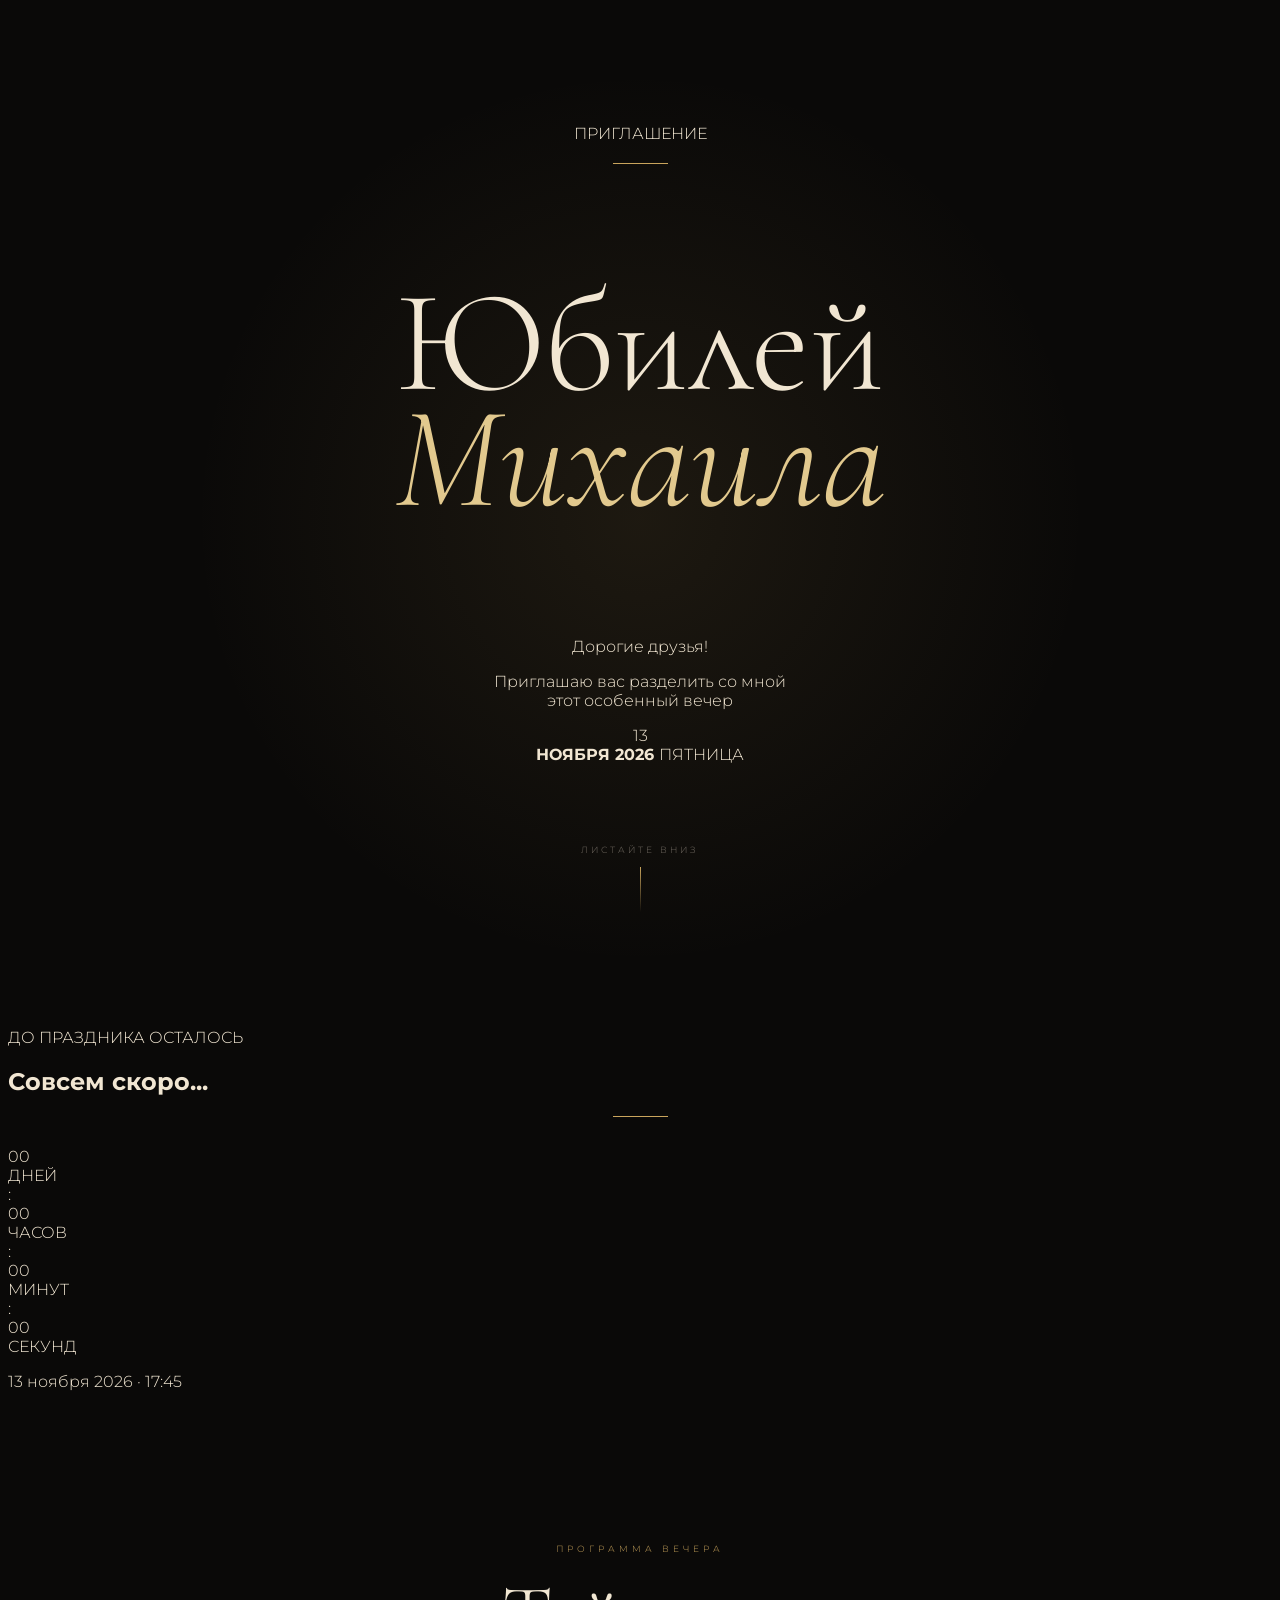
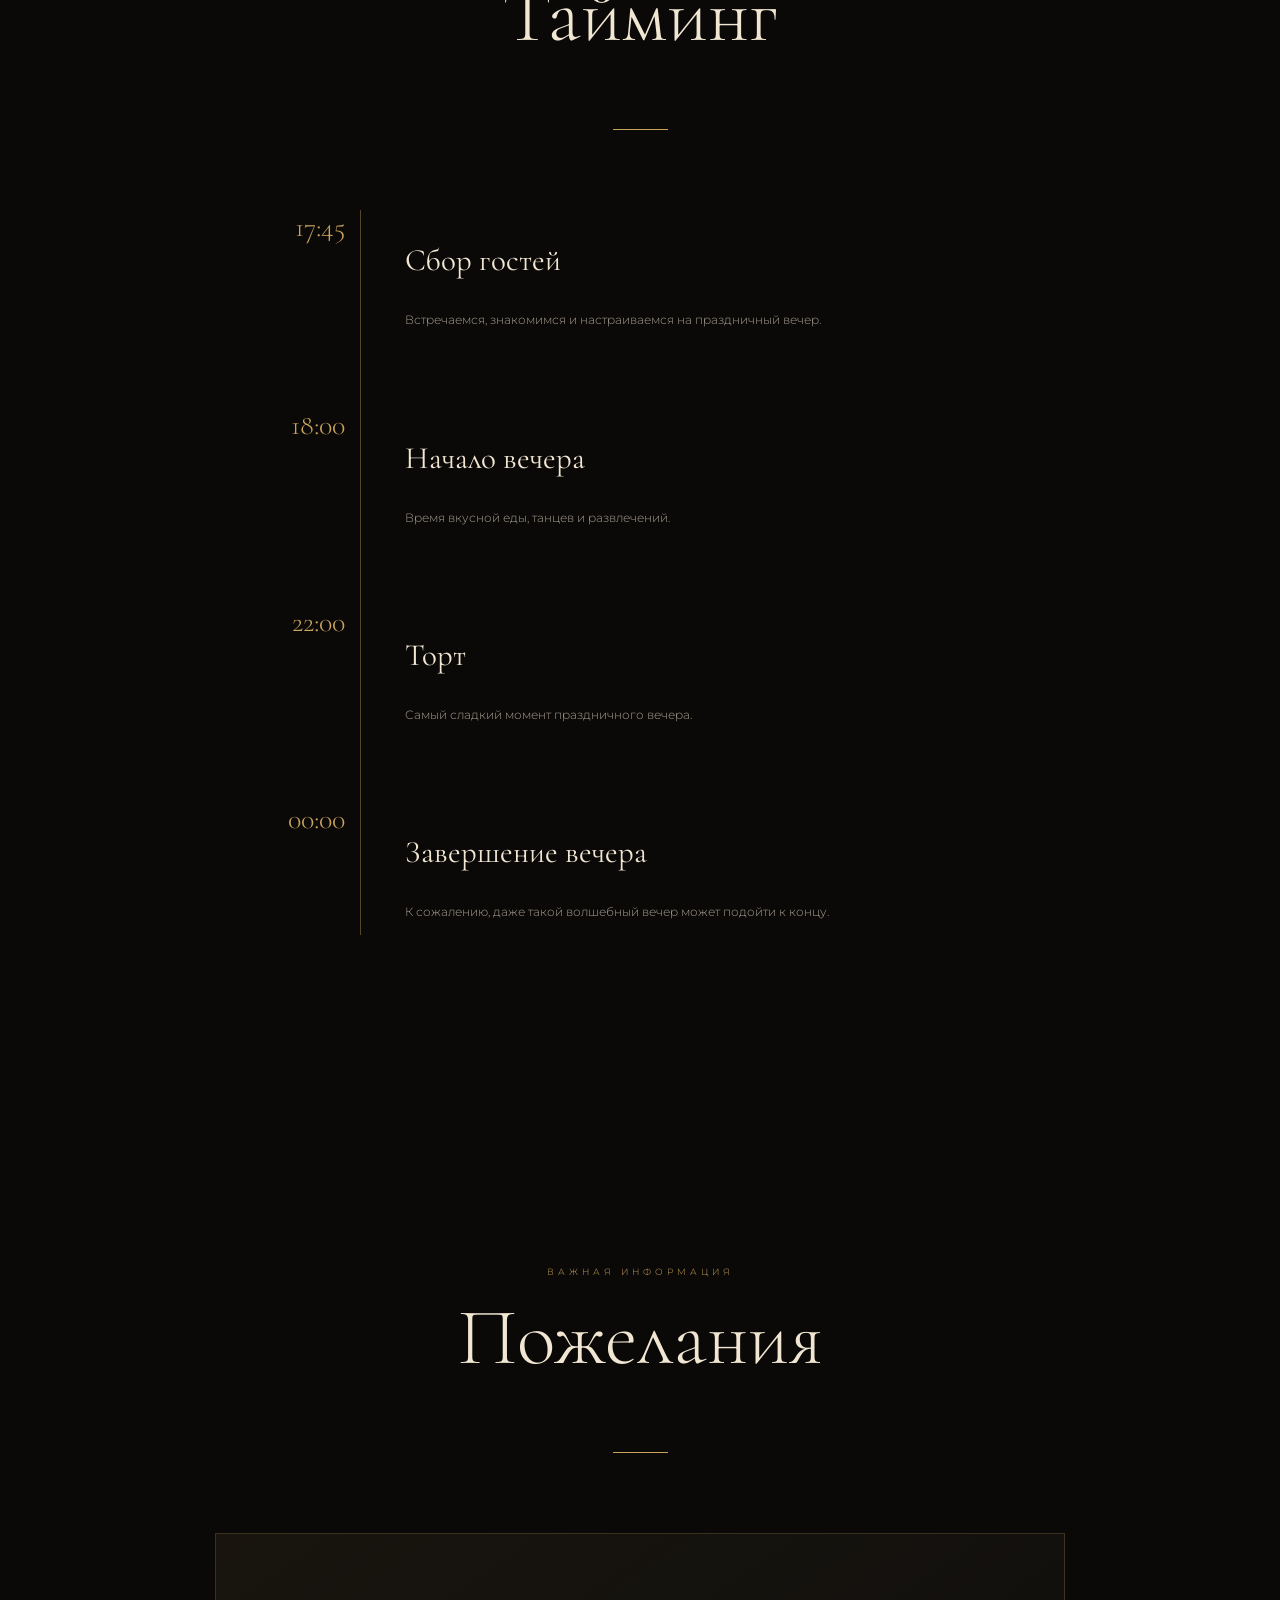
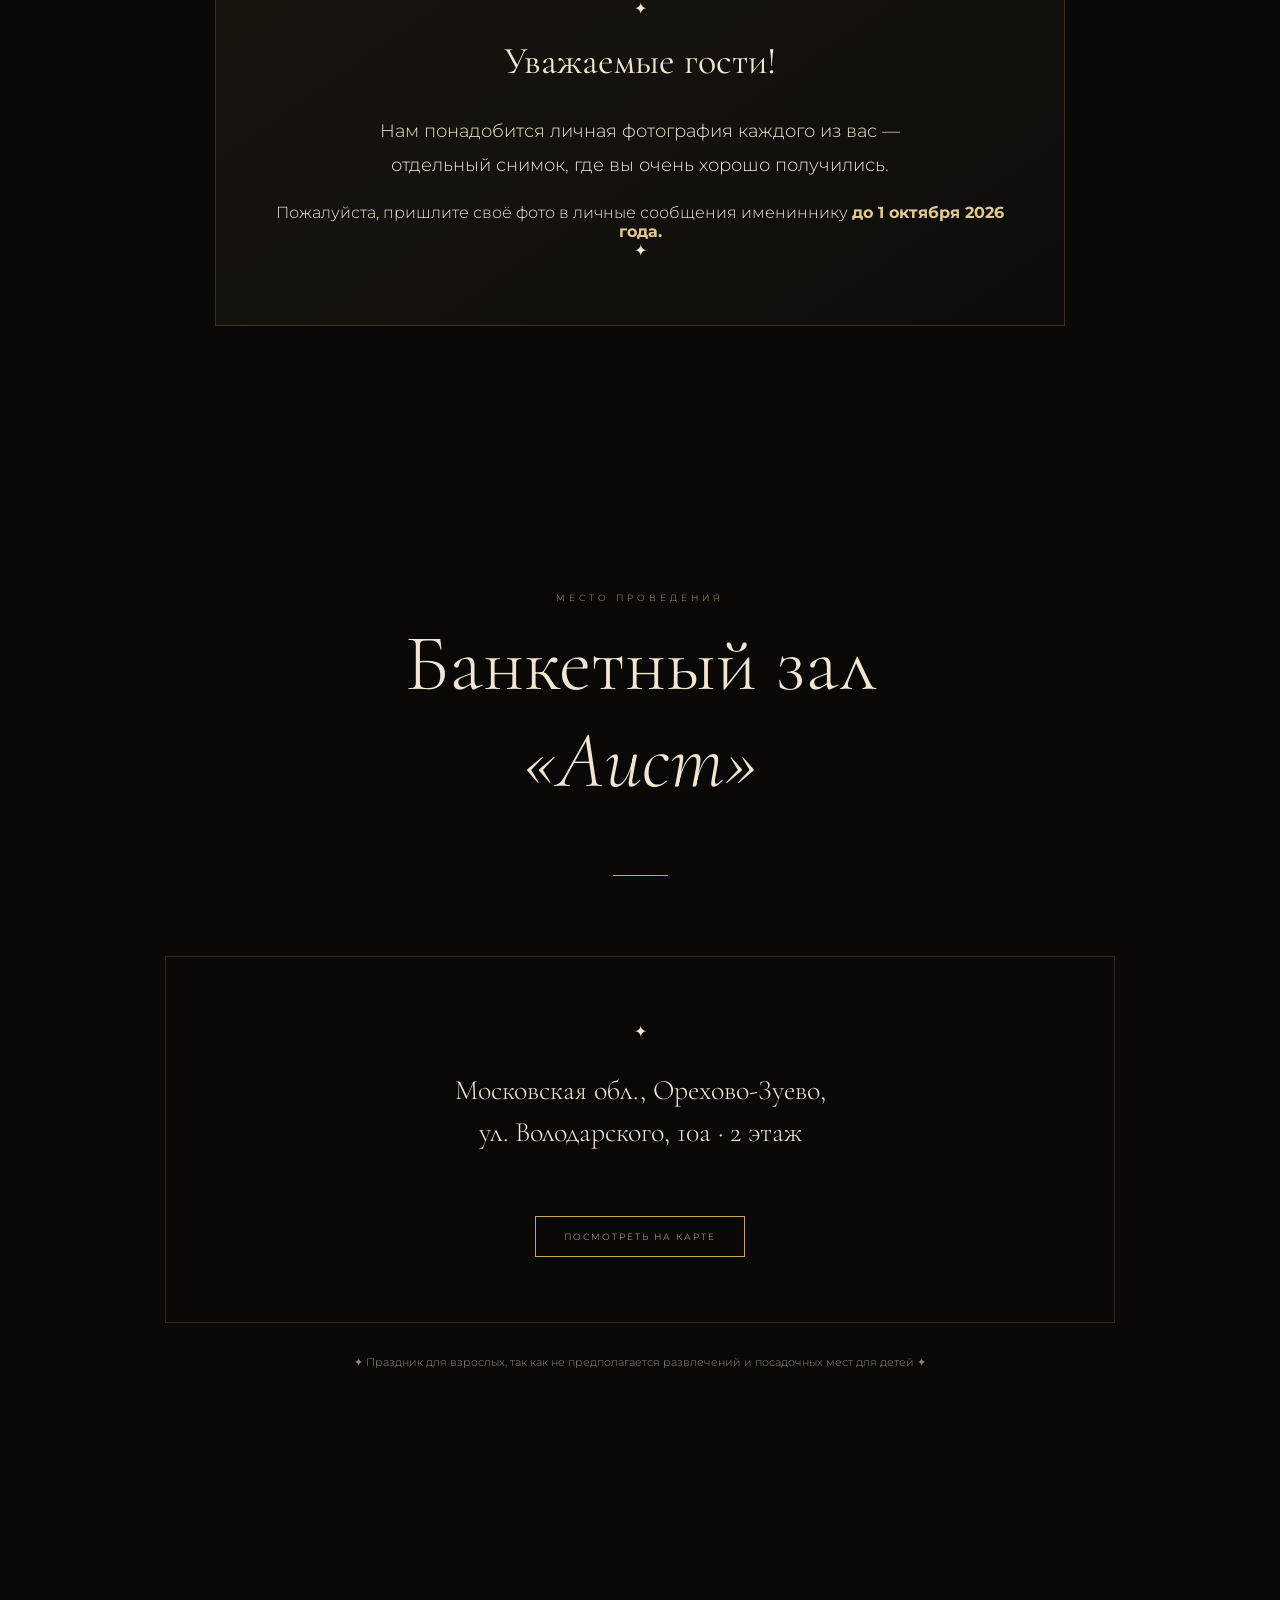
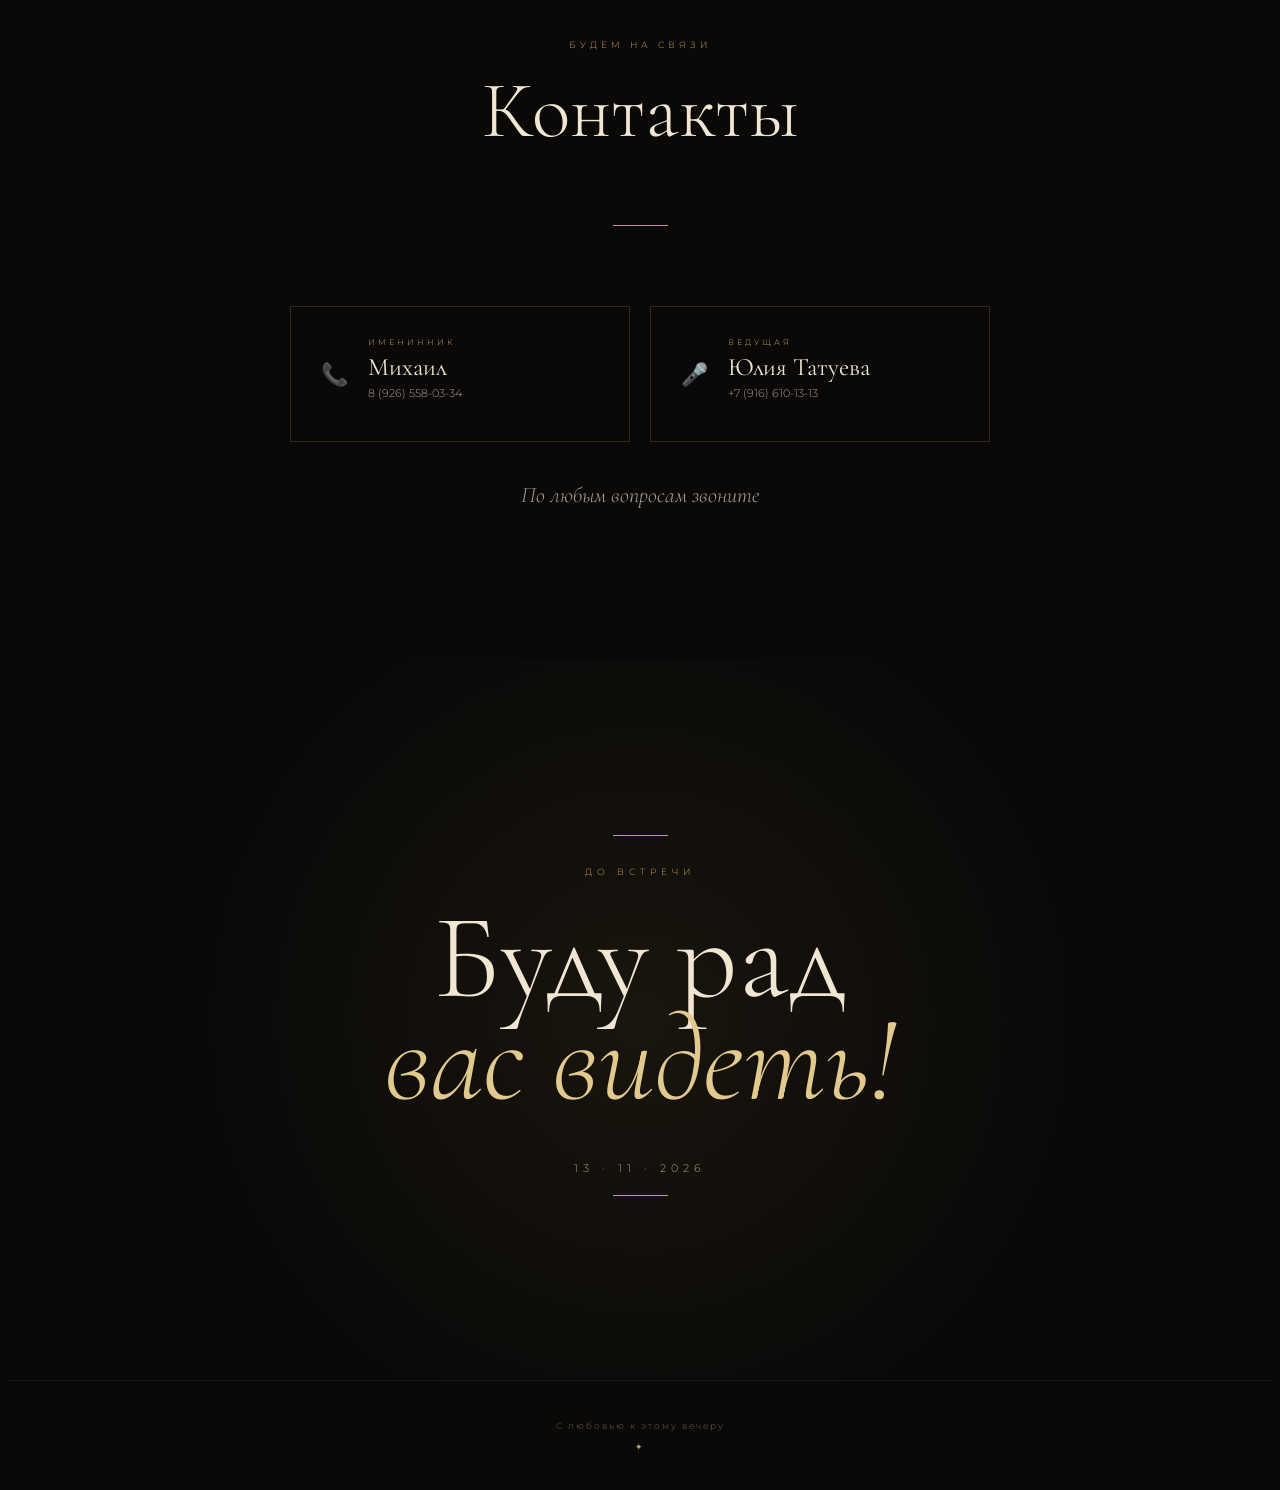
==== commit 88b21545: "Update index.html" ====
--- a/index.html
+++ b/index.html
@@ -1,4 +1,3 @@
-```html
 <!DOCTYPE html>
 <html lang="ru">
 
@@ -608,4 +607,3 @@
 </body>
 
 </html>
-```
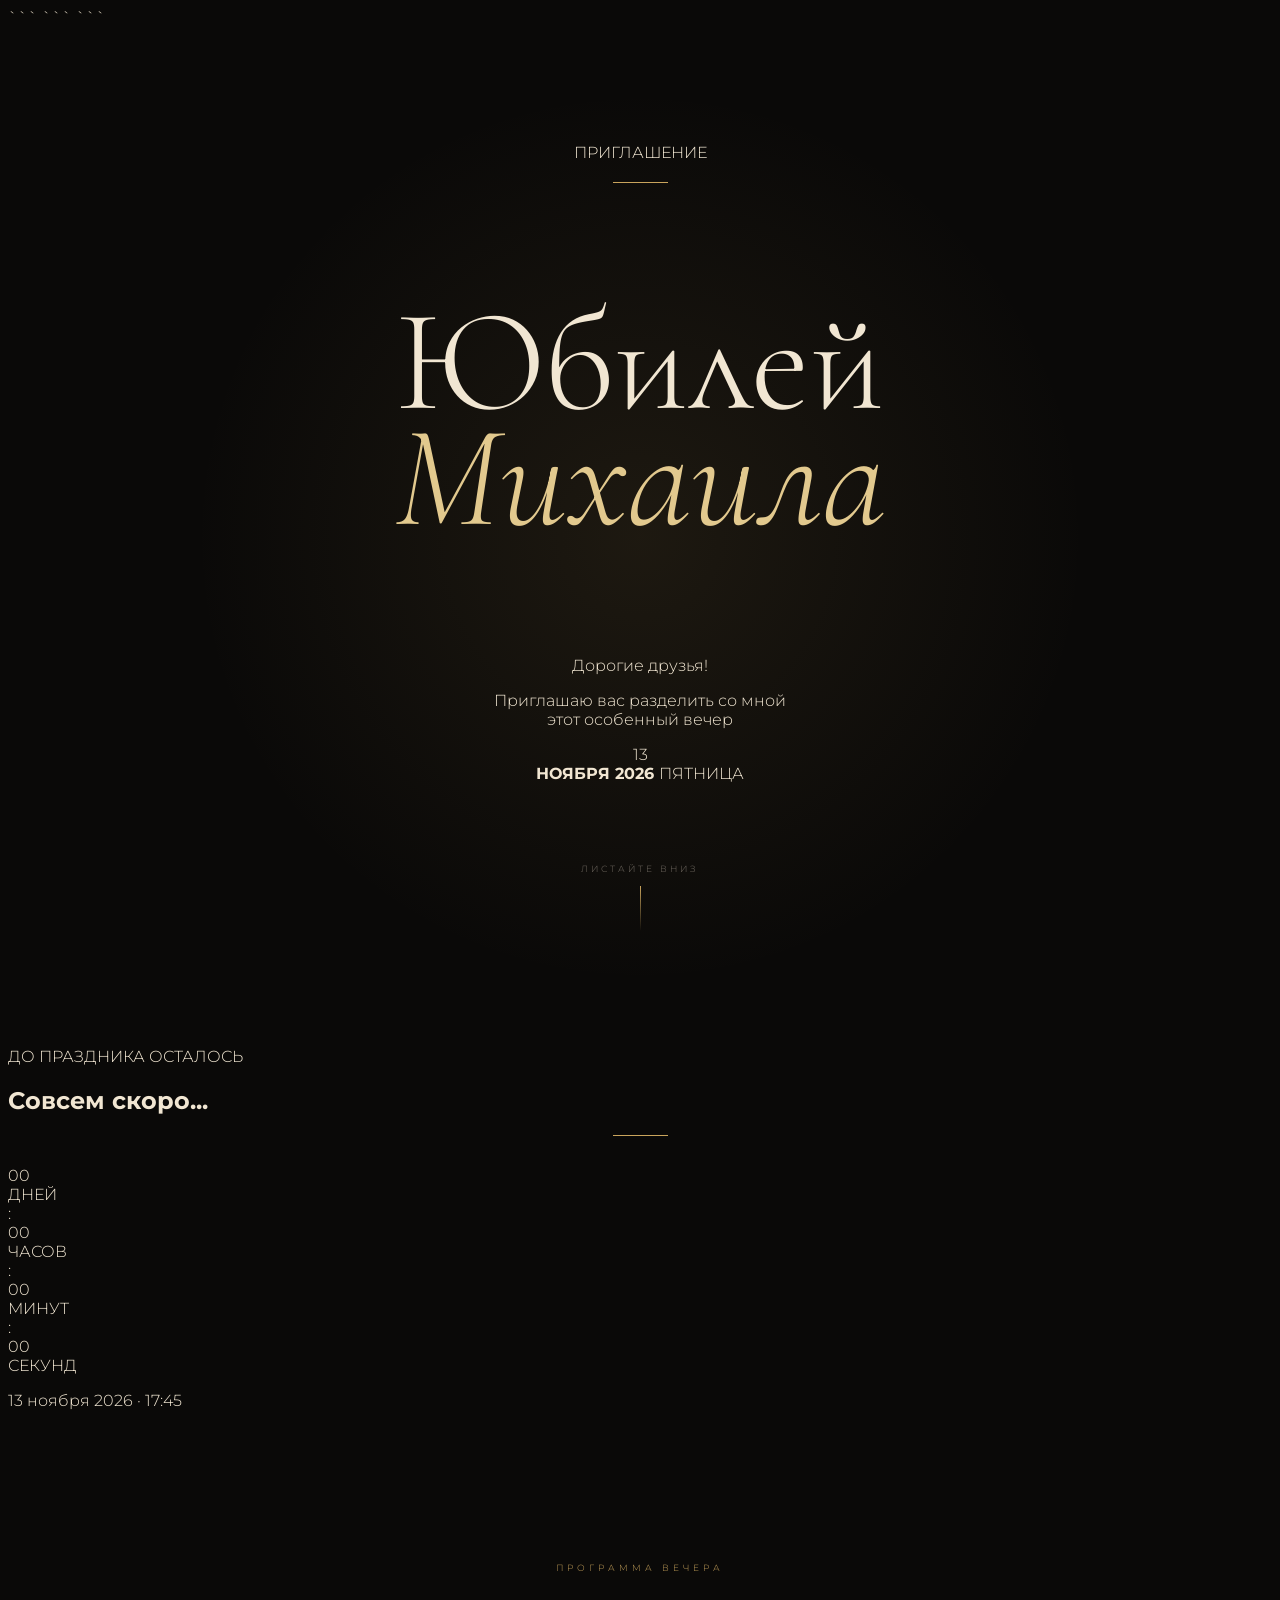
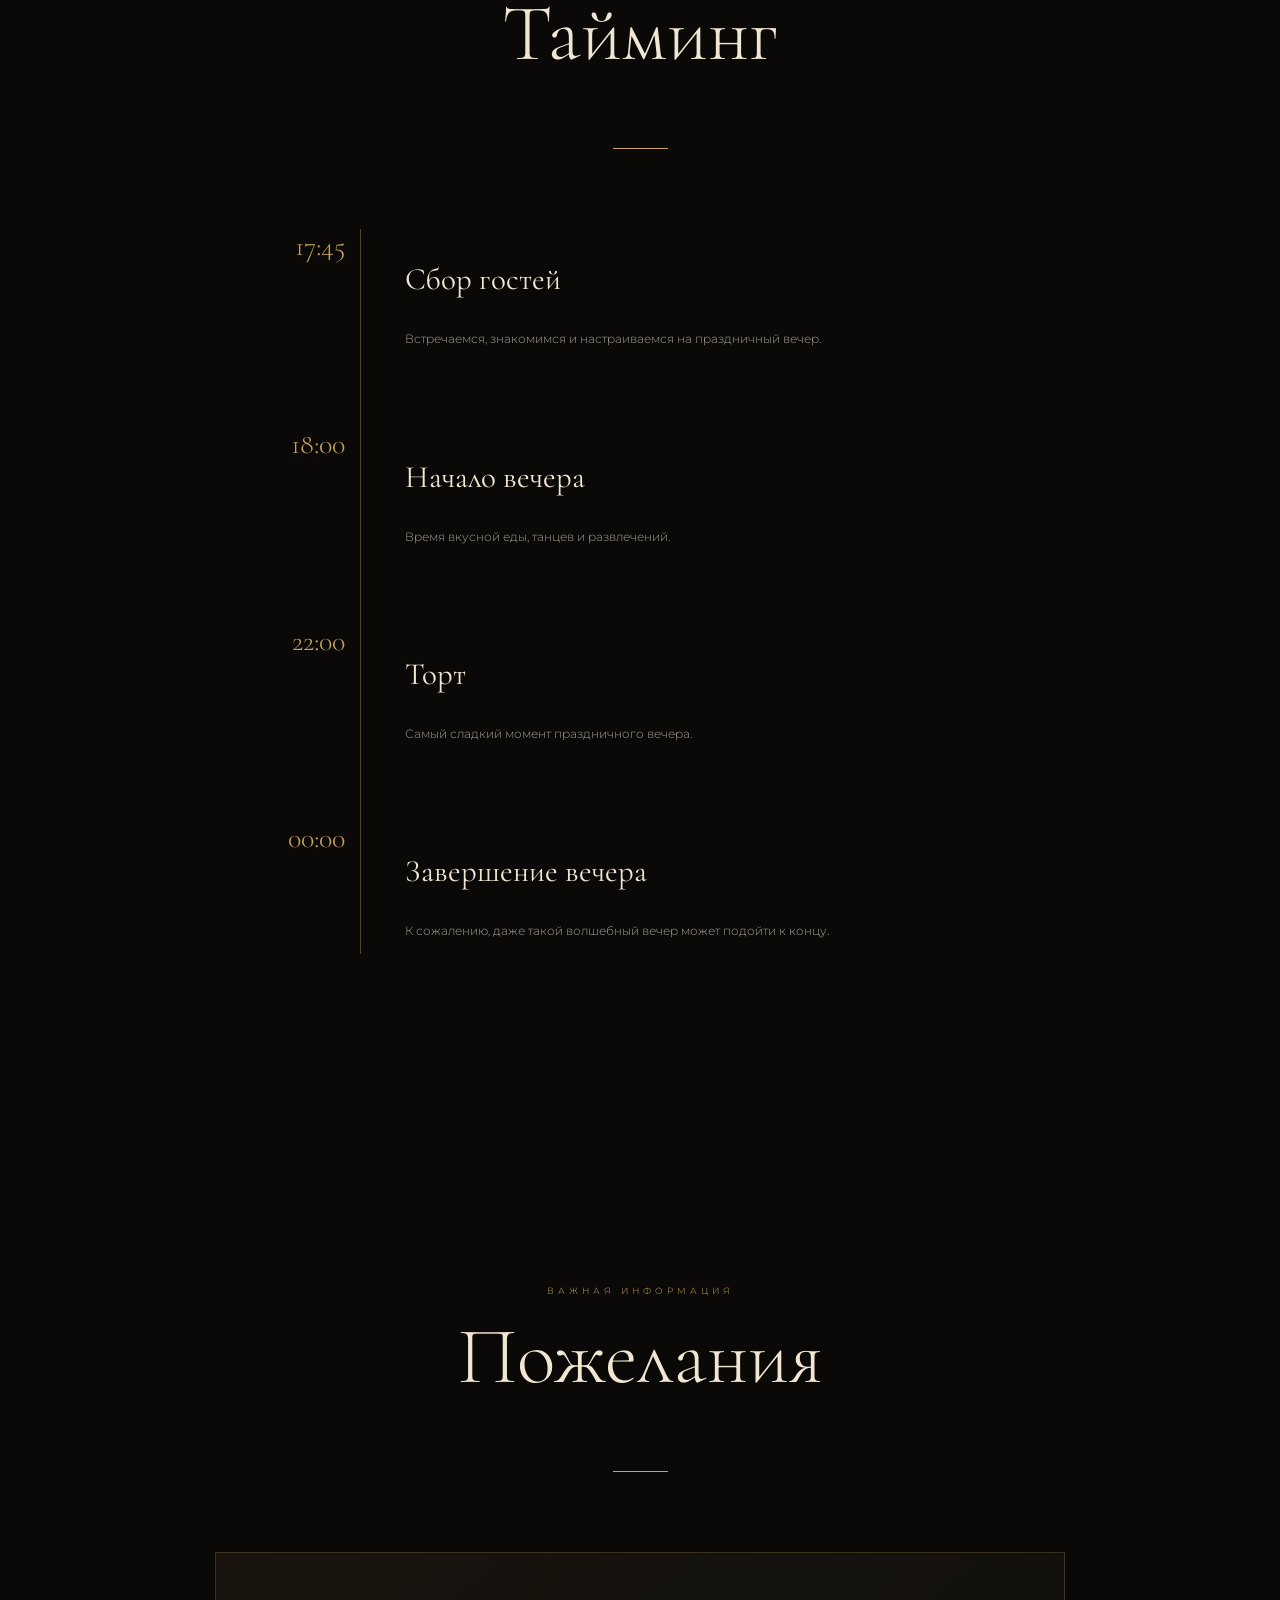
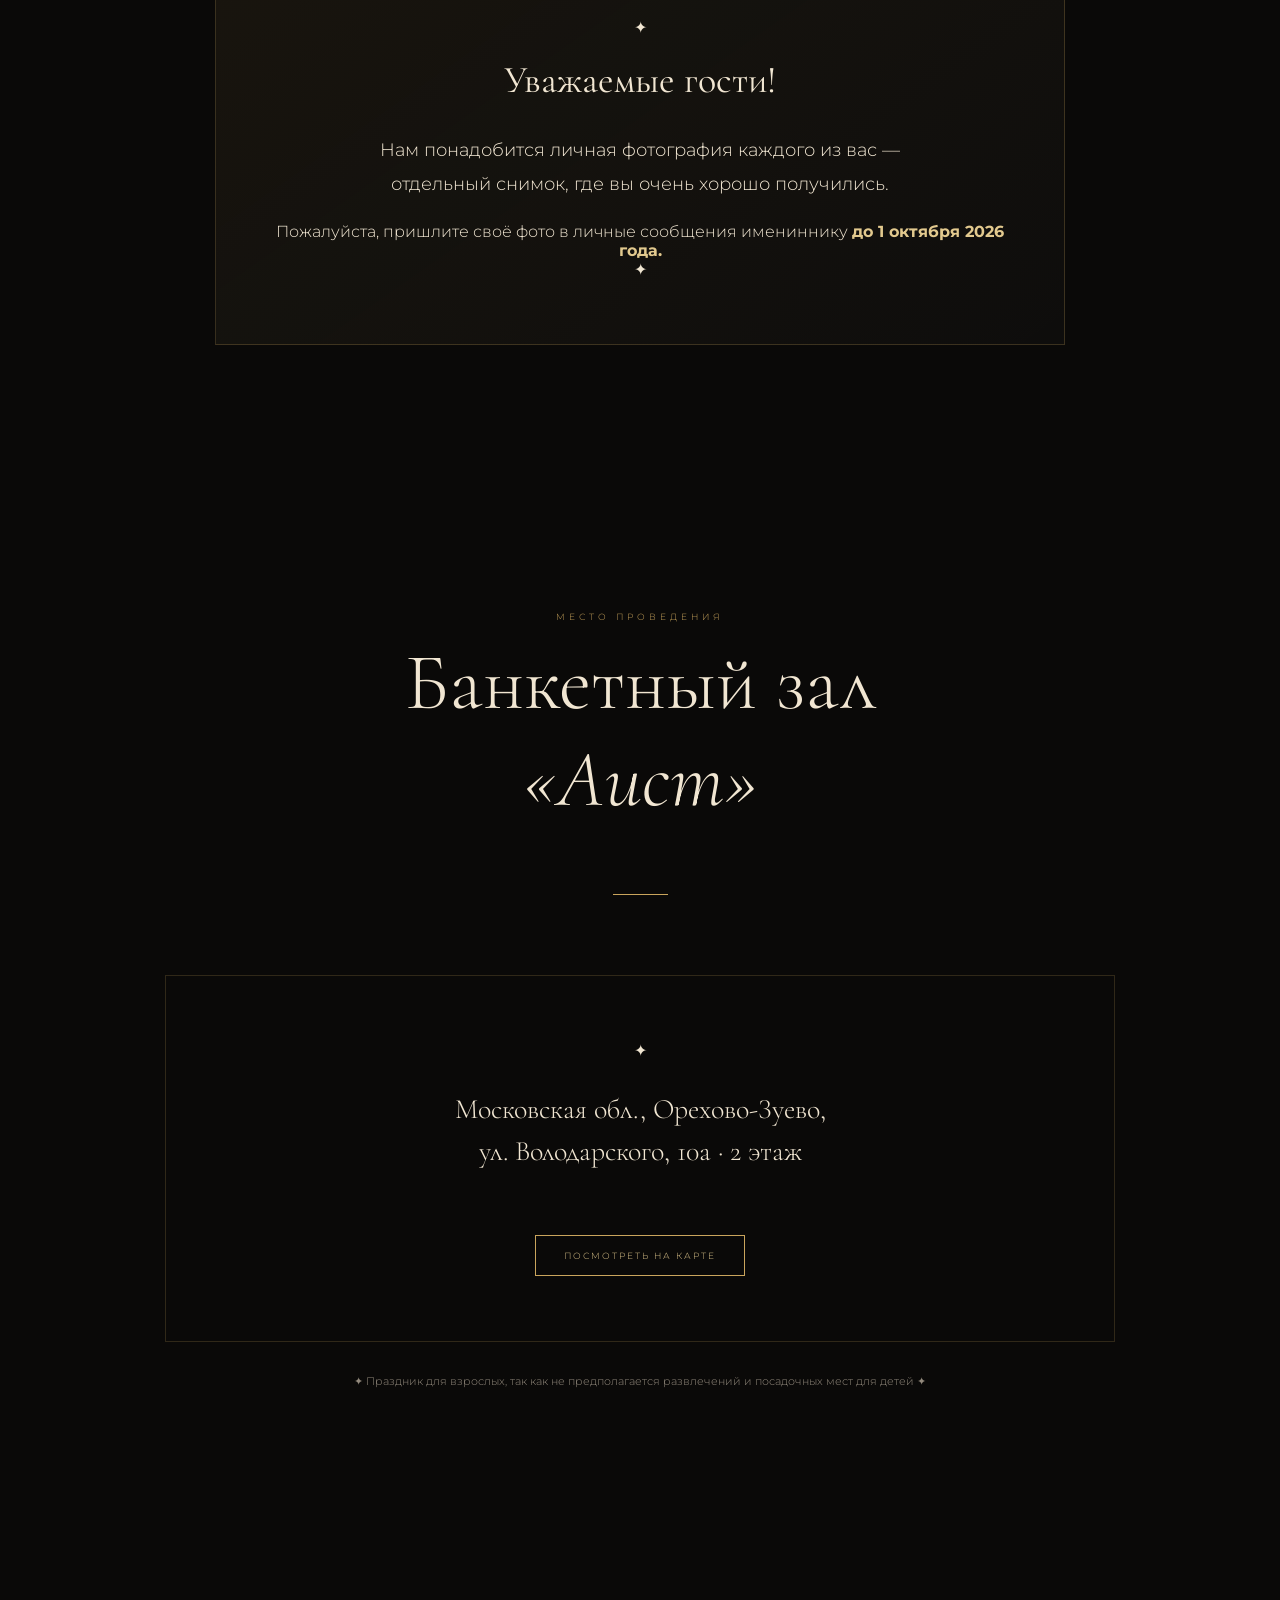
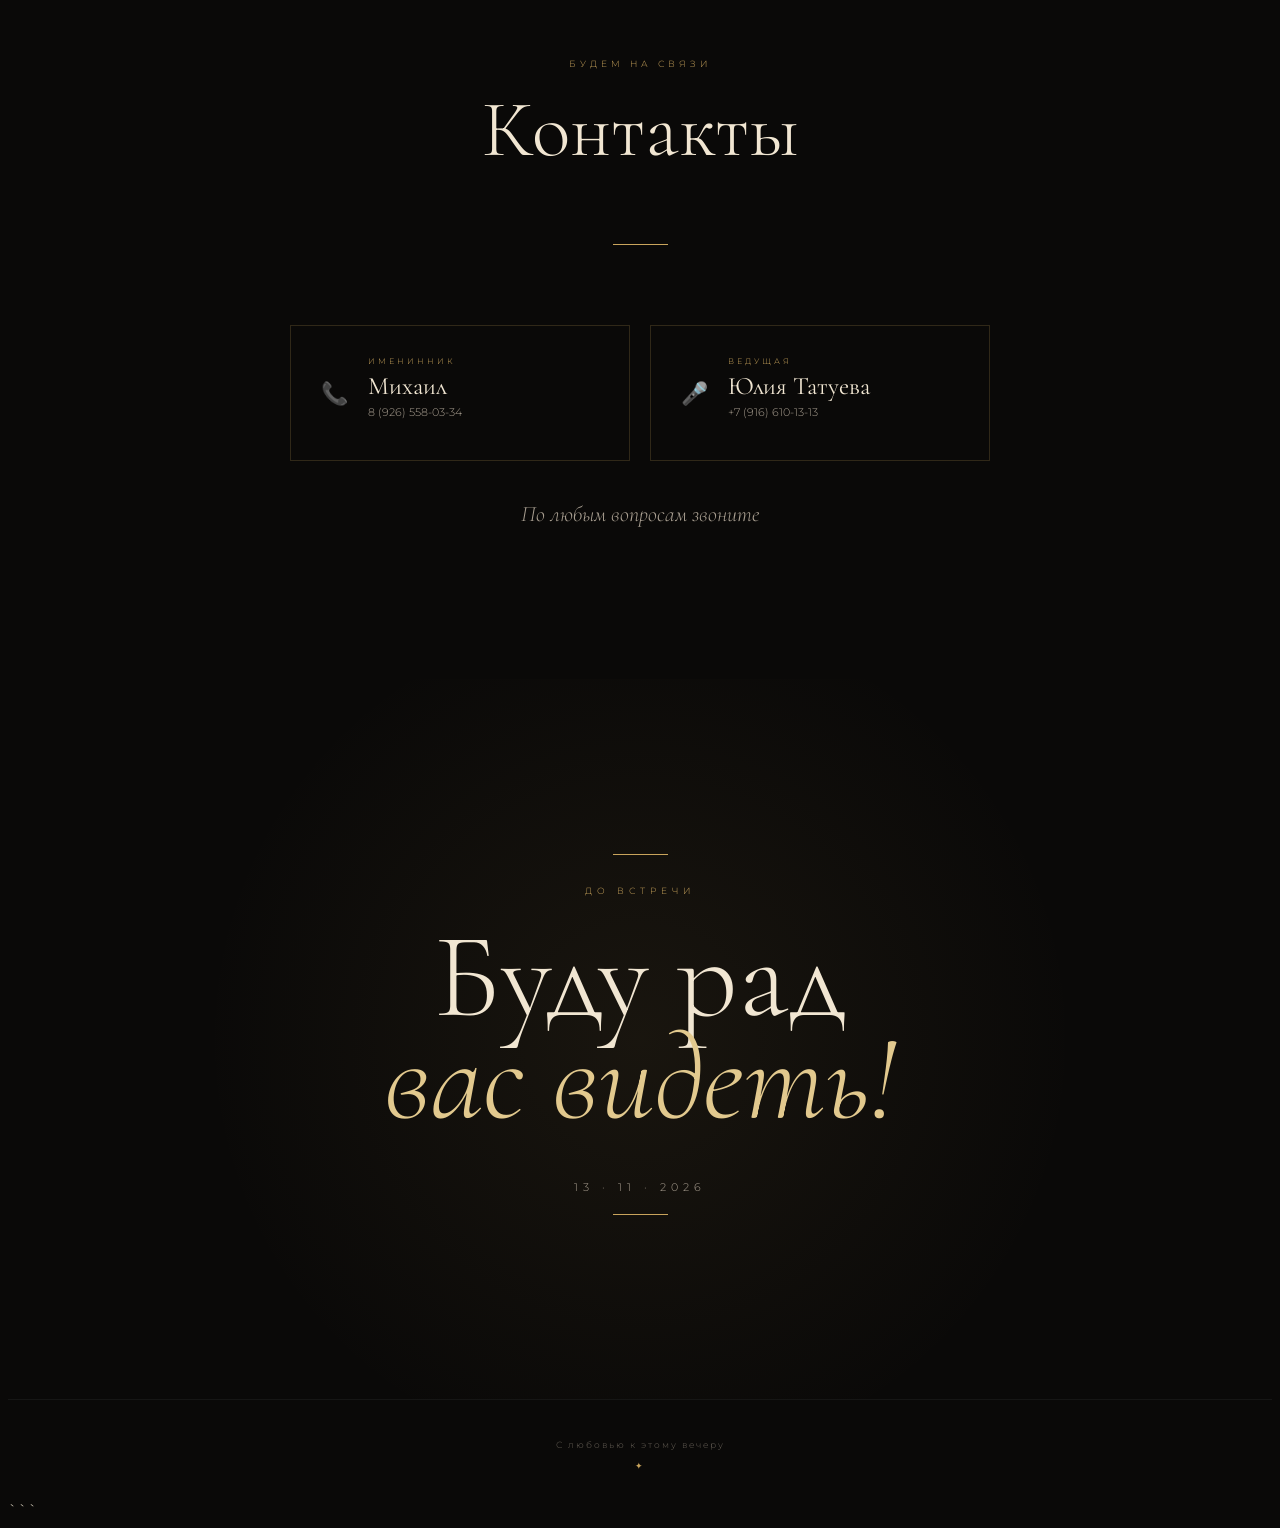
==== commit 9d5da5a7: "Update index.html" ====
--- a/index.html
+++ b/index.html
@@ -1,31 +1,27 @@
 <!DOCTYPE html>
+
 <html lang="ru">
 
 <head>
-
     <meta charset="UTF-8">
-
     <meta name="viewport" content="width=device-width, initial-scale=1.0">
 
-    <title>Юбилей Михаила</title>
-
-    <link rel="preconnect" href="https://fonts.googleapis.com">
-
-    <link rel="preconnect" href="https://fonts.gstatic.com" crossorigin>
-
-    <link
-        href="https://fonts.googleapis.com/css2?family=Cormorant+Garamond:wght@300;400;500;600;700&family=Montserrat:wght@300;400;500;600&display=swap"
-        rel="stylesheet"
-    >
-
-    <link rel="stylesheet" href="style.css">
+```
+<title>Юбилей Михаила</title>
+
+<link rel="preconnect" href="https://fonts.googleapis.com">
+<link rel="preconnect" href="https://fonts.gstatic.com" crossorigin>
+
+<link href="https://fonts.googleapis.com/css2?family=Cormorant+Garamond:wght@300;400;500;600;700&family=Montserrat:wght@300;400;500;600&display=swap" rel="stylesheet">
+
+<link rel="stylesheet" href="style.css">
+```
 
 </head>
 
-
 <body>
 
-
+```
 <!-- ПЕРВЫЙ ЭКРАН -->
 
 <section class="hero">
@@ -52,7 +48,6 @@
             этот особенный вечер
         </p>
 
-
         <div class="date-box">
 
             <div class="date-number">
@@ -73,7 +68,6 @@
 
         </div>
 
-
         <div class="scroll-hint">
 
             <span>
@@ -107,7 +101,6 @@
 
     <div class="countdown">
 
-
         <div class="countdown-item">
 
             <div id="days">
@@ -174,7 +167,6 @@
 
         </div>
 
-
     </div>
 
 
@@ -203,7 +195,6 @@
         <div class="gold-line"></div>
 
     </div>
-
 
 
     <div class="timeline">
@@ -326,7 +317,6 @@
 
 <section class="section wishes-section">
 
-
     <div class="section-title">
 
         <span>
@@ -342,7 +332,6 @@
     </div>
 
 
-
     <div class="wish-card">
 
         <div class="wish-decoration">
@@ -356,11 +345,9 @@
 
 
         <p class="important-text">
-
             Нам понадобится личная фотография
             каждого из вас — отдельный снимок,
             где вы очень хорошо получились.
-
         </p>
 
 
@@ -386,10 +373,9 @@
 
 
 
-<!-- МЕСТО -->
+<!-- МЕСТО ПРОВЕДЕНИЯ -->
 
 <section class="section location-section">
-
 
     <div class="section-title">
 
@@ -407,9 +393,7 @@
     </div>
 
 
-
     <div class="location-card">
-
 
         <div class="location-symbol">
             ✦
@@ -432,9 +416,7 @@
             ПОСМОТРЕТЬ НА КАРТЕ
         </a>
 
-
-    </div>
-
+    </div>
 
 
     <div class="adult-note">
@@ -448,7 +430,6 @@
 
     </div>
 
-
 </section>
 
 
@@ -456,7 +437,6 @@
 <!-- КОНТАКТЫ -->
 
 <section class="section contacts-section">
-
 
     <div class="section-title">
 
@@ -471,7 +451,6 @@
         <div class="gold-line"></div>
 
     </div>
-
 
 
     <div class="contacts">
@@ -541,7 +520,6 @@
         По любым вопросам звоните
     </p>
 
-
 </section>
 
 
@@ -549,7 +527,6 @@
 <!-- ФИНАЛ -->
 
 <section class="final-section">
-
 
     <div class="final-content">
 
@@ -561,13 +538,10 @@
 
 
         <h2>
-
             Буду рад<br>
-
             <span>
                 вас видеть!
             </span>
-
         </h2>
 
 
@@ -580,10 +554,11 @@
 
     </div>
 
-
-</section>
-
-
+</section>
+
+
+
+<!-- FOOTER -->
 
 <footer>
 
@@ -602,7 +577,7 @@
 <!-- JAVASCRIPT -->
 
 <script src="script.js"></script>
-
+```
 
 </body>
 
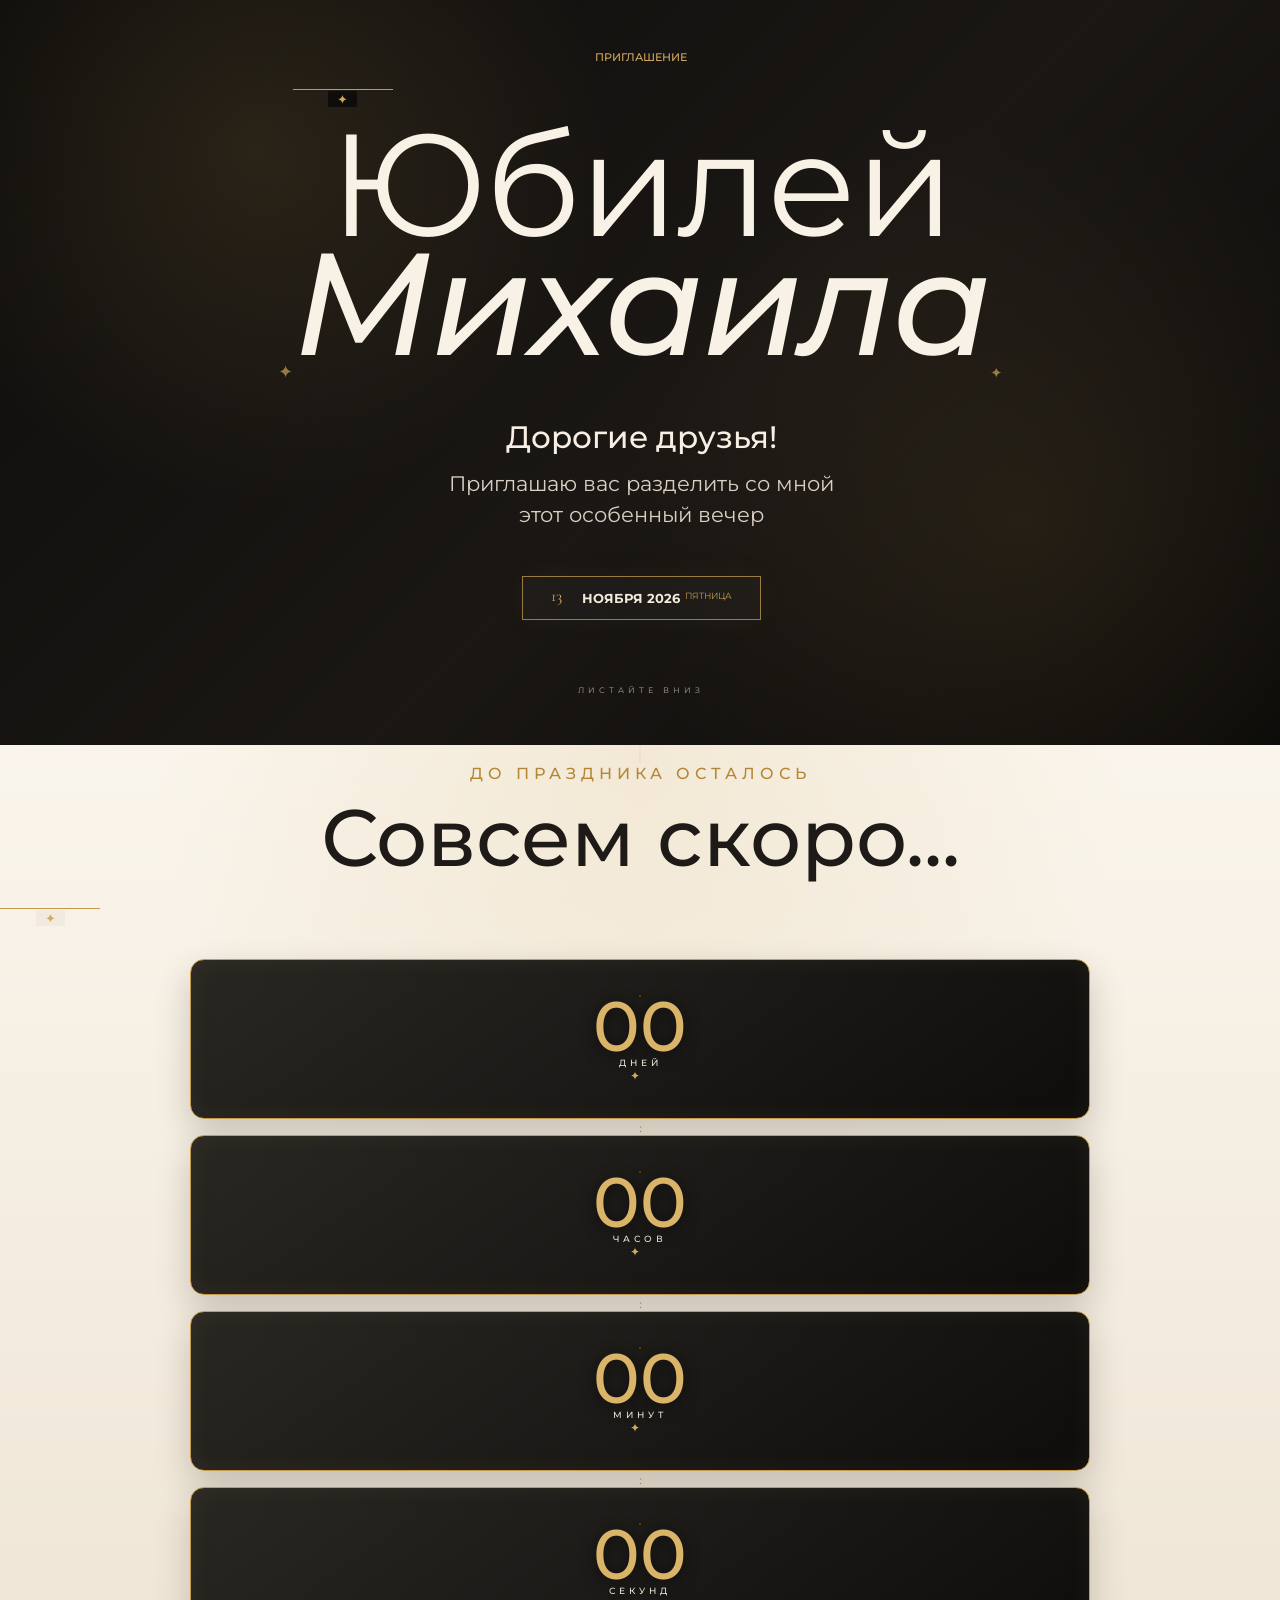
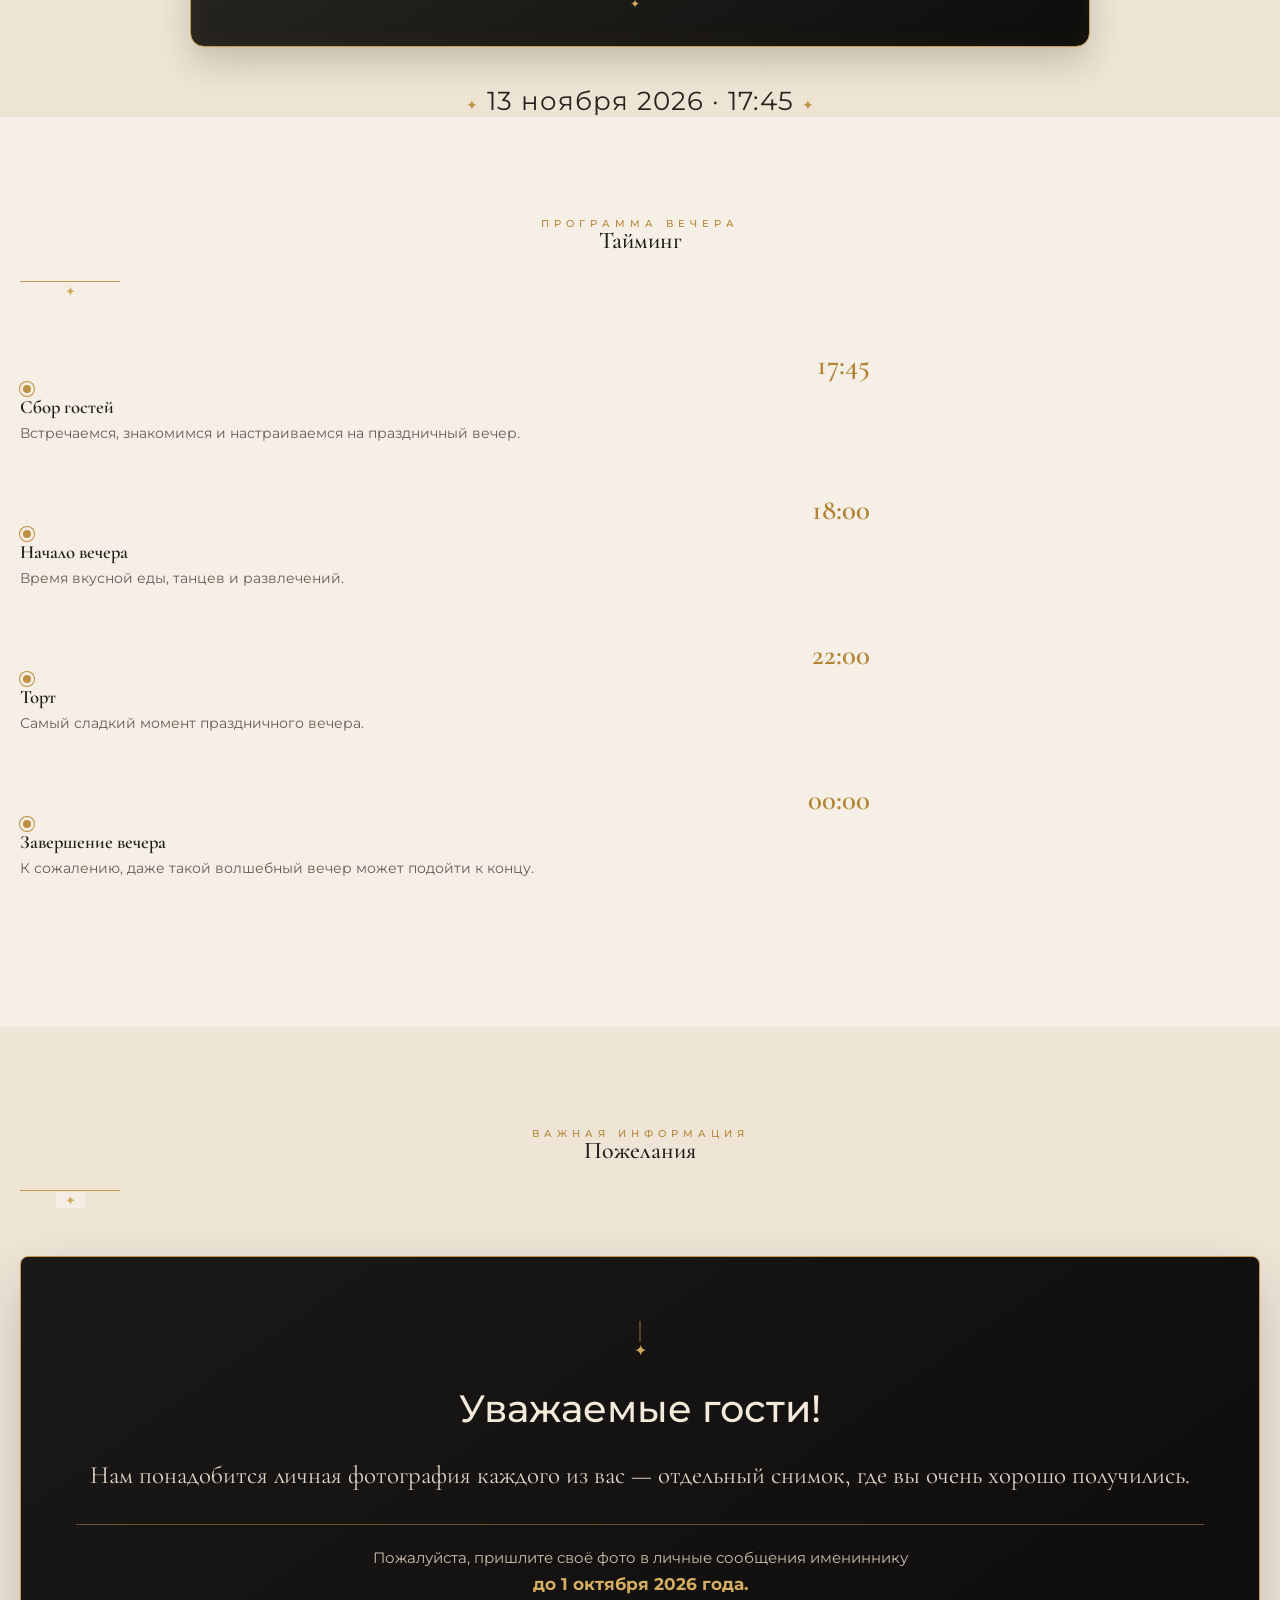
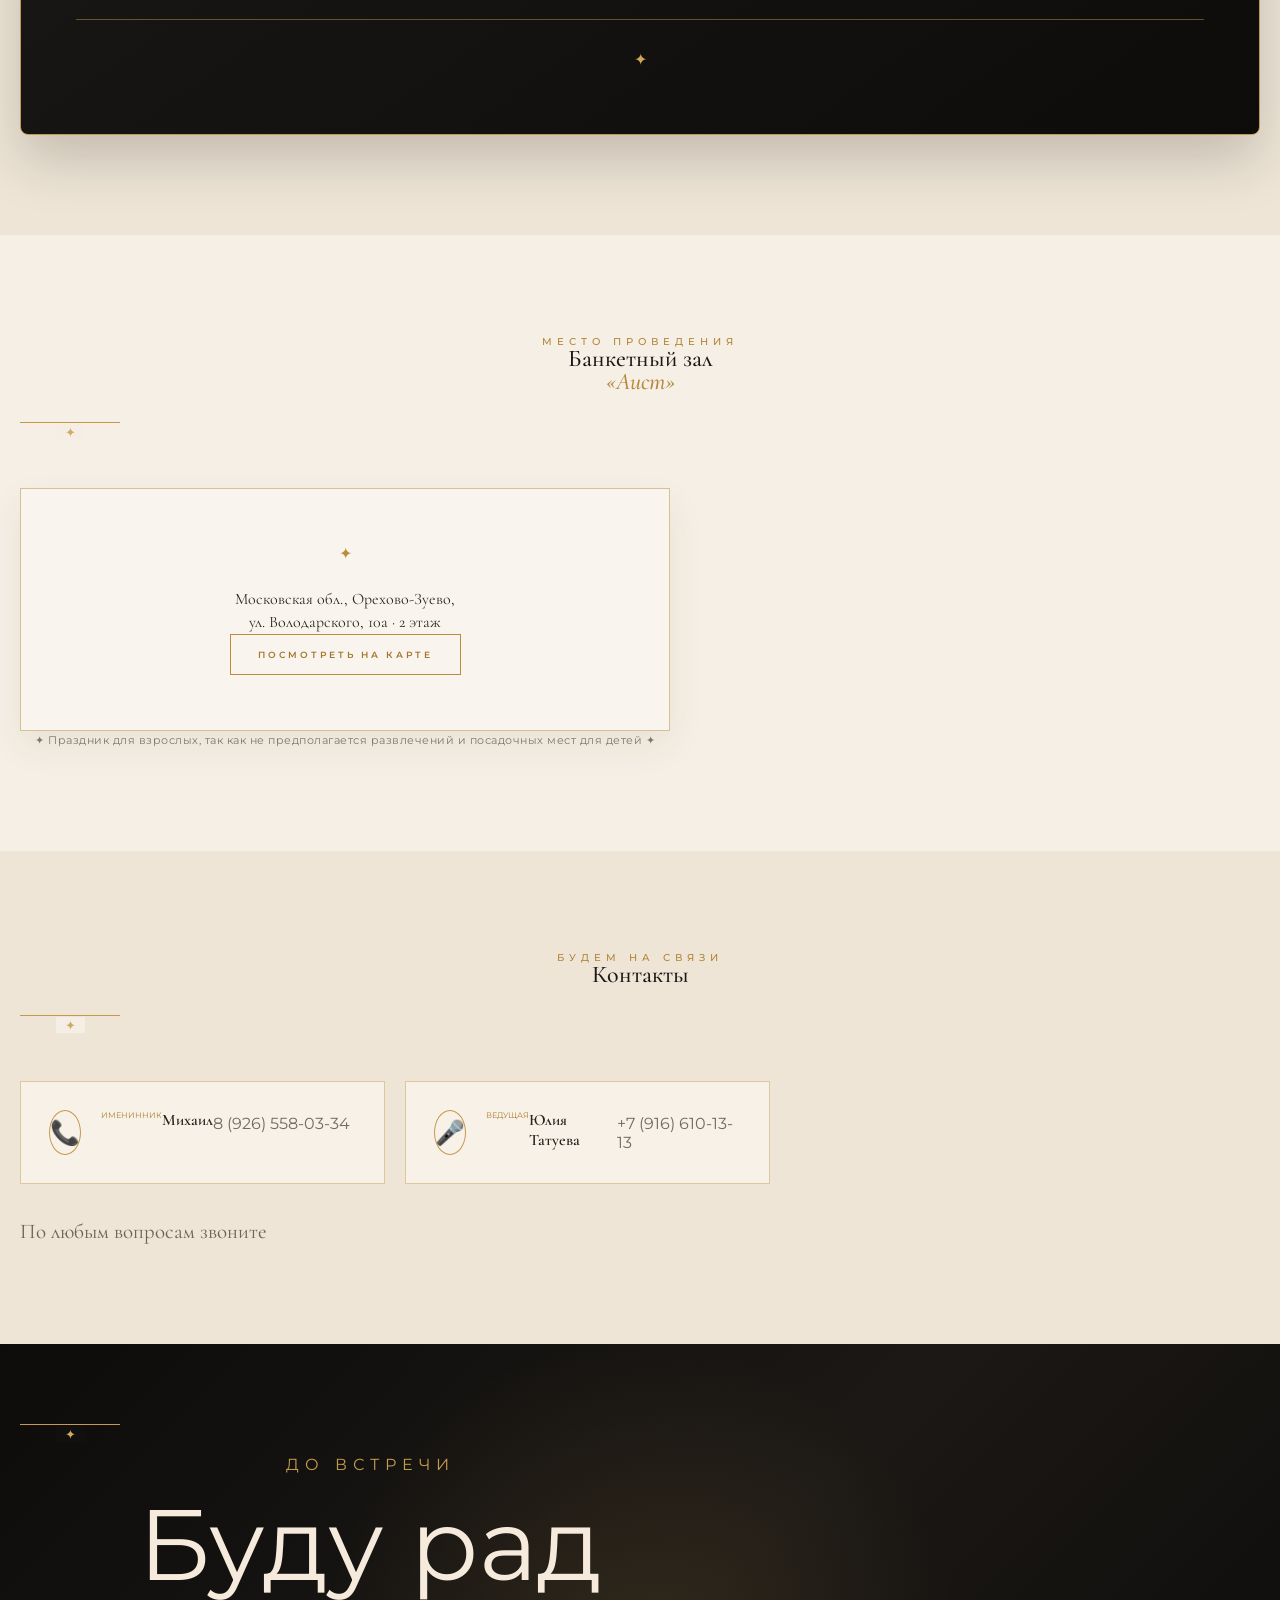
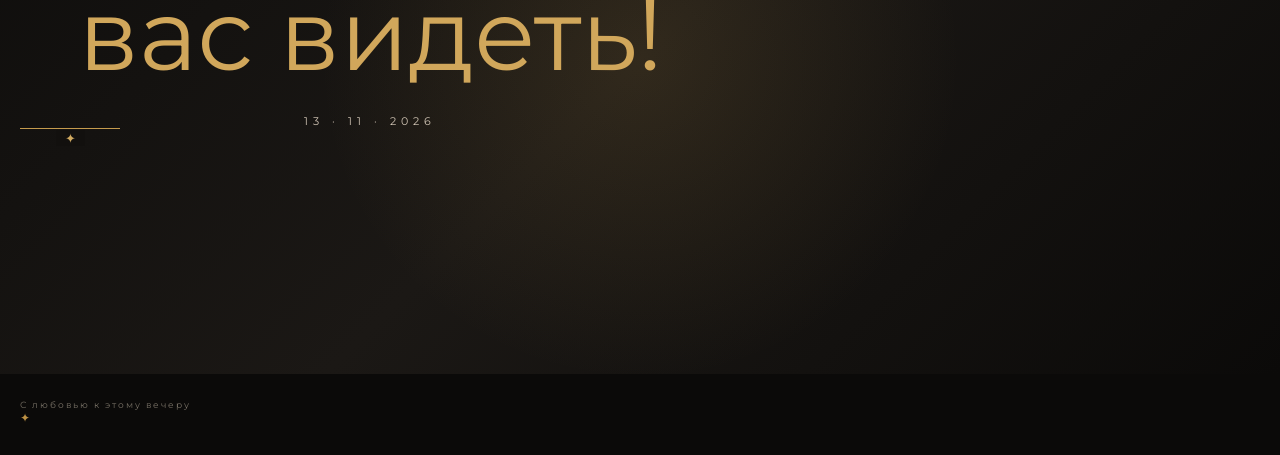
==== commit 77840850: "Update index.html" ====
--- a/index.html
+++ b/index.html
@@ -2,27 +2,27 @@
 
 <html lang="ru">
 
-<head>
-    <meta charset="UTF-8">
-    <meta name="viewport" content="width=device-width, initial-scale=1.0">
-
-```
+<head> <meta charset="UTF-8"> <meta name="viewport" content="width=device-width, initial-scale=1.0">
+
 <title>Юбилей Михаила</title>
 
 <link rel="preconnect" href="https://fonts.googleapis.com">
 <link rel="preconnect" href="https://fonts.gstatic.com" crossorigin>
 
-<link href="https://fonts.googleapis.com/css2?family=Cormorant+Garamond:wght@300;400;500;600;700&family=Montserrat:wght@300;400;500;600&display=swap" rel="stylesheet">
+<link
+    href="https://fonts.googleapis.com/css2?family=Cormorant+Garamond:wght@300;400;500;600;700&family=Montserrat:wght@300;400;500;600&display=swap"
+    rel="stylesheet"
+>
 
 <link rel="stylesheet" href="style.css">
-```
 
 </head>
 
 <body>
 
-```
-<!-- ПЕРВЫЙ ЭКРАН -->
+<!-- ================================
+     ПЕРВЫЙ ЭКРАН
+     ================================ -->
 
 <section class="hero">
 
@@ -83,8 +83,9 @@
 </section>
 
 
-
-<!-- ОБРАТНЫЙ ОТСЧЁТ -->
+<!-- ================================
+     ОБРАТНЫЙ ОТСЧЁТ
+     ================================ -->
 
 <section class="countdown-section">
 
@@ -177,8 +178,9 @@
 </section>
 
 
-
-<!-- ТАЙМИНГ -->
+<!-- ================================
+     ТАЙМИНГ
+     ================================ -->
 
 <section class="section">
 
@@ -226,7 +228,6 @@
         </div>
 
 
-
         <div class="timeline-item">
 
             <div class="time">
@@ -253,7 +254,6 @@
         </div>
 
 
-
         <div class="timeline-item">
 
             <div class="time">
@@ -280,7 +280,6 @@
         </div>
 
 
-
         <div class="timeline-item">
 
             <div class="time">
@@ -312,8 +311,9 @@
 </section>
 
 
-
-<!-- ПОЖЕЛАНИЯ -->
+<!-- ================================
+     ПОЖЕЛАНИЯ
+     ================================ -->
 
 <section class="section wishes-section">
 
@@ -372,8 +372,9 @@
 </section>
 
 
-
-<!-- МЕСТО ПРОВЕДЕНИЯ -->
+<!-- ================================
+     МЕСТО ПРОВЕДЕНИЯ
+     ================================ -->
 
 <section class="section location-section">
 
@@ -401,16 +402,15 @@
 
 
         <p class="address">
-
             Московская обл., Орехово-Зуево,<br>
             ул. Володарского, 10а · 2 этаж
-
         </p>
 
 
         <a
             href="https://yandex.ru/maps/?text=Московская%20обл.%2C%20Орехово-Зуево%2C%20ул.%20Володарского%2C%2010а"
             target="_blank"
+            rel="noopener noreferrer"
             class="map-button"
         >
             ПОСМОТРЕТЬ НА КАРТЕ
@@ -433,8 +433,9 @@
 </section>
 
 
-
-<!-- КОНТАКТЫ -->
+<!-- ================================
+     КОНТАКТЫ
+     ================================ -->
 
 <section class="section contacts-section">
 
@@ -484,7 +485,6 @@
         </a>
 
 
-
         <a
             href="tel:+79166101313"
             class="contact-card"
@@ -523,8 +523,9 @@
 </section>
 
 
-
-<!-- ФИНАЛ -->
+<!-- ================================
+     ФИНАЛ
+     ================================ -->
 
 <section class="final-section">
 
@@ -539,9 +540,7 @@
 
         <h2>
             Буду рад<br>
-            <span>
-                вас видеть!
-            </span>
+            <span>вас видеть!</span>
         </h2>
 
 
@@ -557,8 +556,9 @@
 </section>
 
 
-
-<!-- FOOTER -->
+<!-- ================================
+     FOOTER
+     ================================ -->
 
 <footer>
 
@@ -573,11 +573,11 @@
 </footer>
 
 
-
-<!-- JAVASCRIPT -->
+<!-- ================================
+     JAVASCRIPT
+     ================================ -->
 
 <script src="script.js"></script>
-```
 
 </body>
 
--- a/style.css
+++ b/style.css
@@ -1,631 +1,1764 @@
-```css
+/* =========================================
+ОСНОВНЫЕ НАСТРОЙКИ
+========================================= */
+
 * {
-    margin: 0;
-    padding: 0;
-    box-sizing: border-box;
-}
+  box-sizing: border-box;
+  margin: 0;
+  padding: 0;
+  }
 
 html {
-    scroll-behavior: smooth;
+scroll-behavior: smooth;
 }
 
 body {
-    background: #0a0908;
-    color: #f1e6d2;
-    font-family: "Montserrat", sans-serif;
-    font-weight: 300;
-    overflow-x: hidden;
-}
-
-:root {
-    --black: #0a0908;
-    --champagne: #f1e6d2;
-    --gold: #c9a45c;
-    --gold-light: #e2c98e;
-    --text-muted: #a99f91;
+background: #f5efe5;
+color: #1c1916;
+font-family: "Montserrat", sans-serif;
+overflow-x: hidden;
 }
 
 a {
-    color: inherit;
-    text-decoration: none;
-}
-
-
-/* HERO */
+color: inherit;
+text-decoration: none;
+}
+
+img {
+max-width: 100%;
+display: block;
+}
+
+/* =========================================
+ПЕРВЫЙ ЭКРАН
+========================================= */
 
 .hero {
-    min-height: 100vh;
-    display: flex;
-    align-items: center;
-    justify-content: center;
-    text-align: center;
-    padding: 60px 25px;
-
-    background:
-        radial-gradient(
-            circle at center,
-            rgba(201, 164, 92, 0.1),
-            transparent 55%
-        );
+position: relative;
+
+```
+min-height: 100vh;
+
+display: flex;
+align-items: center;
+justify-content: center;
+
+padding: 50px 20px;
+
+text-align: center;
+
+color: #f8f1e5;
+
+background:
+    radial-gradient(
+        circle at 20% 20%,
+        rgba(199, 157, 76, 0.13),
+        transparent 30%
+    ),
+    radial-gradient(
+        circle at 80% 70%,
+        rgba(199, 157, 76, 0.10),
+        transparent 35%
+    ),
+    linear-gradient(
+        135deg,
+        #0e0d0c,
+        #1a1714 55%,
+        #0b0a09
+    );
+
+overflow: hidden;
+```
+
+}
+
+/* Декоративные золотые точки */
+
+.hero::before {
+content: "✦";
+
+```
+position: absolute;
+
+top: 12%;
+left: 12%;
+
+font-size: 18px;
+
+color: #c9a25a;
+
+opacity: 0.7;
+```
+
+}
+
+.hero::after {
+content: "✦";
+
+```
+position: absolute;
+
+right: 12%;
+bottom: 18%;
+
+font-size: 15px;
+
+color: #c9a25a;
+
+opacity: 0.7;
+```
+
 }
 
 .hero-content {
-    max-width: 800px;
-    animation: fadeUp 1.5s ease;
-}
-
-.small-title {
+position: relative;
+
+```
+width: 100%;
+max-width: 850px;
+
+z-index: 2;
+```
+
+}
+
+.eyebrow {
+font-size: 11px;
+
+```
+letter-spacing: 6px;
+
+font-weight: 500;
+
+color: #d1aa61;
+
+margin-bottom: 25px;
+```
+
+}
+
+.gold-line {
+width: 100px;
+height: 1px;
+
+```
+margin: 0 auto;
+
+background: #c49a4a;
+
+position: relative;
+```
+
+}
+
+.gold-line::after {
+content: "✦";
+
+```
+position: absolute;
+
+left: 50%;
+top: 50%;
+
+transform: translate(-50%, -50%);
+
+padding: 0 9px;
+
+background: #0e0d0c;
+
+color: #d1aa61;
+
+font-size: 13px;
+```
+
+}
+
+.hero h1 {
+margin-top: 35px;
+
+```
+font-family: "Cormorant Garamond", serif;
+
+font-size: clamp(70px, 12vw, 145px);
+
+line-height: 0.82;
+
+font-weight: 400;
+
+letter-spacing: -2px;
+```
+
+}
+
+.hero h1 span {
+display: block;
+
+```
+color: #d2aa5e;
+
+font-style: italic;
+
+font-weight: 500;
+```
+
+}
+
+.hero-greeting {
+margin-top: 55px;
+
+```
+font-family: "Cormorant Garamond", serif;
+
+font-size: 31px;
+
+font-weight: 500;
+
+color: #f7efe3;
+```
+
+}
+
+.hero-description {
+margin-top: 12px;
+
+```
+font-family: "Cormorant Garamond", serif;
+
+font-size: 21px;
+
+line-height: 1.5;
+
+color: #d9d0c3;
+```
+
+}
+
+.date-box {
+display: inline-flex;
+
+```
+align-items: center;
+
+gap: 20px;
+
+margin-top: 45px;
+
+padding: 13px 28px;
+
+border: 1px solid rgba(205, 164, 82, 0.7);
+
+background: rgba(255, 255, 255, 0.025);
+
+box-shadow:
+    0 0 30px rgba(205, 164, 82, 0.05);
+```
+
+}
+
+.date-number {
+font-family: "Cormorant Garamond", serif;
+
+```
+font-size: 62px;
+
+line-height: 0.8;
+
+color: #d5ad63;
+```
+
+}
+
+.date-info {
+display: flex;
+
+```
+flex-direction: column;
+
+align-items: flex-start;
+
+gap: 5px;
+```
+
+}
+
+.date-info strong {
+font-size: 13px;
+
+```
+letter-spacing: 3px;
+
+color: #f2eadc;
+```
+
+}
+
+.date-info span {
+font-size: 9px;
+
+```
+letter-spacing: 4px;
+
+color: #c39a50;
+```
+
+}
+
+.scroll-hint {
+margin-top: 65px;
+
+```
+display: flex;
+
+flex-direction: column;
+
+align-items: center;
+
+gap: 13px;
+
+color: #a99f91;
+
+font-size: 8px;
+
+letter-spacing: 4px;
+```
+
+}
+
+.scroll-line {
+width: 1px;
+
+```
+height: 45px;
+
+background: linear-gradient(
+    to bottom,
+    #c59b4d,
+    transparent
+);
+```
+
+}
+
+/* =========================================
+ОБРАТНЫЙ ОТСЧЁТ
+========================================= */
+
+.countdown-section {
+position: relative;
+
+```
+padding: 95px 20px 100px;
+
+text-align: center;
+
+background:
+    radial-gradient(
+        circle at 50% 0%,
+        rgba(202, 158, 77, 0.14),
+        transparent 42%
+    ),
+    linear-gradient(
+        180deg,
+        #faf5ec,
+        #eee4d4
+    );
+
+overflow: hidden;
+```
+
+}
+
+.countdown-section::before {
+content: "";
+
+```
+position: absolute;
+
+width: 500px;
+height: 500px;
+
+top: -250px;
+left: 50%;
+
+transform: translateX(-50%);
+
+border-radius: 50%;
+
+border: 1px solid rgba(192, 148, 68, 0.08);
+
+pointer-events: none;
+```
+
+}
+
+.countdown-section .section-label {
+position: relative;
+
+```
+font-size: 10px;
+
+font-weight: 500;
+
+letter-spacing: 5px;
+
+color: #b48636;
+
+margin-bottom: 15px;
+```
+
+}
+
+.countdown-section h2 {
+position: relative;
+
+```
+font-family: "Cormorant Garamond", serif;
+
+font-size: clamp(50px, 7vw, 80px);
+
+line-height: 1;
+
+font-weight: 500;
+
+color: #1d1a17;
+```
+
+}
+
+.countdown-section .gold-line {
+margin-top: 30px;
+margin-bottom: 50px;
+
+```
+background: #c39a4b;
+```
+
+}
+
+.countdown-section .gold-line::after {
+background: #f3eadf;
+}
+
+/* =========================================
+КВАДРАТИКИ СЧЁТЧИКА
+========================================= */
+
+.countdown {
+position: relative;
+
+```
+display: flex;
+
+align-items: center;
+justify-content: center;
+
+gap: 17px;
+
+max-width: 900px;
+
+margin: 0 auto;
+```
+
+}
+
+.countdown-item {
+position: relative;
+
+```
+width: 160px;
+height: 160px;
+
+display: flex;
+
+flex-direction: column;
+
+justify-content: center;
+align-items: center;
+
+background:
+    linear-gradient(
+        145deg,
+        #292723,
+        #0e0d0c
+    );
+
+border: 1px solid #c69b4b;
+
+border-radius: 14px;
+
+box-shadow:
+    0 15px 35px rgba(31, 25, 17, 0.20),
+    inset 0 0 25px rgba(211, 168, 88, 0.07);
+
+transition:
+    transform 0.3s ease,
+    box-shadow 0.3s ease;
+```
+
+}
+
+.countdown-item:hover {
+transform: translateY(-6px);
+
+```
+box-shadow:
+    0 22px 45px rgba(31, 25, 17, 0.25),
+    0 0 25px rgba(198, 155, 75, 0.16);
+```
+
+}
+
+.countdown-item::before {
+content: "";
+
+```
+position: absolute;
+
+inset: 7px;
+
+border: 1px solid rgba(214, 173, 94, 0.35);
+
+border-radius: 9px;
+
+pointer-events: none;
+```
+
+}
+
+.countdown-item::after {
+content: "✦";
+
+```
+position: absolute;
+
+top: 8px;
+left: 50%;
+
+transform: translateX(-50%);
+
+color: #d4aa5d;
+
+font-size: 12px;
+```
+
+}
+
+.countdown-item > div {
+position: relative;
+
+```
+font-family: "Cormorant Garamond", serif;
+
+font-size: 70px;
+
+line-height: 0.85;
+
+font-weight: 500;
+
+color: #d9b469;
+
+text-shadow:
+    0 2px 15px rgba(0, 0, 0, 0.5);
+```
+
+}
+
+.countdown-item span {
+position: relative;
+
+```
+margin-top: 18px;
+
+font-size: 9px;
+
+font-weight: 500;
+
+letter-spacing: 4px;
+
+color: #eee5d7;
+```
+
+}
+
+.countdown-separator {
+font-family: "Cormorant Garamond", serif;
+
+```
+font-size: 38px;
+
+color: #bd9142;
+
+line-height: 1;
+```
+
+}
+
+.countdown-note {
+margin-top: 38px;
+
+```
+font-family: "Cormorant Garamond", serif;
+
+font-size: 26px;
+
+letter-spacing: 1px;
+
+color: #28231e;
+```
+
+}
+
+.countdown-note::before {
+content: "✦";
+
+```
+margin-right: 20px;
+
+color: #c09545;
+
+font-size: 14px;
+```
+
+}
+
+.countdown-note::after {
+content: "✦";
+
+```
+margin-left: 20px;
+
+color: #c09545;
+
+font-size: 14px;
+```
+
+}
+
+/* =========================================
+ОБЫЧНЫЕ СЕКЦИИ
+========================================= */
+
+.section {
+padding: 100px 20px;
+
+```
+background: #f5eee4;
+```
+
+}
+
+.section:nth-of-type(even) {
+background: #eee5d7;
+}
+
+.section-title {
+text-align: center;
+
+```
+max-width: 700px;
+
+margin: 0 auto 65px;
+```
+
+}
+
+.section-title > span {
+display: block;
+
+```
+margin-bottom: 12px;
+
+font-size: 10px;
+
+letter-spacing: 5px;
+
+color: #b38638;
+
+font-weight: 500;
+```
+
+}
+
+.section-title h2 {
+font-family: "Cormorant Garamond", serif;
+
+```
+font-size: clamp(50px, 7vw, 76px);
+
+line-height: 0.95;
+
+font-weight: 500;
+
+color: #1b1916;
+```
+
+}
+
+.section-title h2 em {
+color: #b6893c;
+
+```
+font-style: italic;
+```
+
+}
+
+.section-title .gold-line {
+margin-top: 28px;
+
+```
+background: #c49a4b;
+```
+
+}
+
+.section-title .gold-line::after {
+background: #f5eee4;
+}
+
+/* =========================================
+ТАЙМИНГ
+========================================= */
+
+.timeline {
+max-width: 850px;
+
+```
+margin: 0 auto;
+
+position: relative;
+```
+
+}
+
+.timeline::before {
+content: "";
+
+```
+position: absolute;
+
+left: 135px;
+top: 15px;
+bottom: 15px;
+
+width: 1px;
+
+background: linear-gradient(
+    to bottom,
+    transparent,
+    #c49a4b,
+    #c49a4b,
+    transparent
+);
+```
+
+}
+
+.timeline-item {
+position: relative;
+
+```
+display: grid;
+
+grid-template-columns: 105px 60px 1fr;
+
+gap: 20px;
+
+align-items: start;
+
+margin-bottom: 50px;
+```
+
+}
+
+.time {
+text-align: right;
+
+```
+padding-top: 2px;
+
+font-family: "Cormorant Garamond", serif;
+
+font-size: 29px;
+
+color: #b38335;
+
+font-weight: 600;
+```
+
+}
+
+.timeline-marker {
+position: relative;
+
+```
+display: flex;
+
+justify-content: center;
+```
+
+}
+
+.timeline-marker div {
+width: 14px;
+height: 14px;
+
+```
+margin-top: 8px;
+
+border: 3px solid #f5eee4;
+
+background: #bd9141;
+
+border-radius: 50%;
+
+box-shadow:
+    0 0 0 1px #bd9141;
+```
+
+}
+
+.event h3 {
+font-family: "Cormorant Garamond", serif;
+
+```
+font-size: 30px;
+
+font-weight: 600;
+
+color: #211e1a;
+
+margin-bottom: 6px;
+```
+
+}
+
+.event p {
+font-size: 14px;
+
+```
+line-height: 1.7;
+
+color: #655e54;
+
+max-width: 520px;
+```
+
+}
+
+/* =========================================
+ПОЖЕЛАНИЯ
+========================================= */
+
+.wishes-section {
+background:
+linear-gradient(
+135deg,
+#eee3d3,
+#f8f1e7
+);
+}
+
+.wish-card {
+position: relative;
+
+```
+max-width: 850px;
+
+margin: 0 auto;
+
+padding: 65px 55px;
+
+text-align: center;
+
+background:
+    linear-gradient(
+        145deg,
+        #1b1917,
+        #0d0c0b
+    );
+
+border: 1px solid #c39a4c;
+
+border-radius: 8px;
+
+box-shadow:
+    0 25px 55px rgba(28, 23, 16, 0.20);
+```
+
+}
+
+.wish-card::before {
+content: "";
+
+```
+position: absolute;
+
+inset: 9px;
+
+border: 1px solid rgba(204, 161, 81, 0.35);
+
+pointer-events: none;
+```
+
+}
+
+.wish-decoration {
+color: #d1a75a;
+
+```
+font-size: 18px;
+
+margin-bottom: 25px;
+```
+
+}
+
+.wish-decoration.bottom {
+margin-top: 30px;
+margin-bottom: 0;
+}
+
+.wish-card h3 {
+position: relative;
+
+```
+font-family: "Cormorant Garamond", serif;
+
+font-size: 38px;
+
+font-weight: 500;
+
+color: #f4eadb;
+
+margin-bottom: 25px;
+```
+
+}
+
+.important-text {
+position: relative;
+
+```
+max-width: 650px;
+
+margin: 0 auto;
+
+font-family: "Cormorant Garamond", serif;
+
+font-size: 25px;
+
+line-height: 1.45;
+
+color: #ded4c6;
+```
+
+}
+
+.wish-highlight {
+position: relative;
+
+```
+max-width: 650px;
+
+margin: 30px auto 0;
+
+padding: 20px;
+
+border-top: 1px solid rgba(201, 158, 76, 0.45);
+
+border-bottom: 1px solid rgba(201, 158, 76, 0.45);
+
+font-size: 15px;
+
+line-height: 1.7;
+
+color: #c9bca9;
+```
+
+}
+
+.wish-highlight strong {
+display: block;
+
+```
+margin-top: 7px;
+
+font-size: 17px;
+
+color: #d5ad60;
+```
+
+}
+
+/* =========================================
+МЕСТО ПРОВЕДЕНИЯ
+========================================= */
+
+.location-section {
+text-align: center;
+}
+
+.location-card {
+max-width: 650px;
+
+```
+margin: 0 auto;
+
+padding: 55px 35px;
+
+border: 1px solid rgba(191, 148, 70, 0.55);
+
+background: rgba(255, 255, 255, 0.35);
+
+box-shadow:
+    0 15px 35px rgba(70, 54, 32, 0.07);
+```
+
+}
+
+.location-symbol {
+color: #bb8c3a;
+
+```
+font-size: 24px;
+
+margin-bottom: 25px;
+```
+
+}
+
+.address {
+font-family: "Cormorant Garamond", serif;
+
+```
+font-size: 25px;
+
+line-height: 1.45;
+
+color: #2d2924;
+```
+
+}
+
+.map-button {
+display: inline-block;
+
+```
+margin-top: 30px;
+
+padding: 14px 27px;
+
+border: 1px solid #b98d3e;
+
+color: #a4762c;
+
+font-size: 9px;
+
+font-weight: 600;
+
+letter-spacing: 3px;
+
+transition:
+    background 0.3s ease,
+    color 0.3s ease;
+```
+
+}
+
+.map-button:hover {
+background: #b98d3e;
+
+```
+color: #fffaf2;
+```
+
+}
+
+.adult-note {
+max-width: 650px;
+
+```
+margin: 35px auto 0;
+
+font-size: 11px;
+
+line-height: 1.8;
+
+letter-spacing: 0.5px;
+
+color: #817668;
+```
+
+}
+
+/* =========================================
+КОНТАКТЫ
+========================================= */
+
+.contacts-section {
+background: #e9dfd0;
+}
+
+.contacts {
+max-width: 750px;
+
+```
+margin: 0 auto;
+
+display: grid;
+
+grid-template-columns: repeat(2, 1fr);
+
+gap: 20px;
+```
+
+}
+
+.contact-card {
+display: flex;
+
+```
+align-items: center;
+
+gap: 20px;
+
+padding: 28px;
+
+background: #f8f1e7;
+
+border: 1px solid rgba(190, 147, 68, 0.45);
+
+transition:
+    transform 0.3s ease,
+    box-shadow 0.3s ease;
+```
+
+}
+
+.contact-card:hover {
+transform: translateY(-4px);
+
+```
+box-shadow:
+    0 12px 25px rgba(55, 42, 24, 0.10);
+```
+
+}
+
+.contact-icon {
+font-size: 24px;
+
+```
+width: 45px;
+height: 45px;
+
+display: flex;
+
+align-items: center;
+justify-content: center;
+
+border: 1px solid #c49a4c;
+
+border-radius: 50%;
+```
+
+}
+
+.contact-info {
+display: flex;
+
+```
+flex-direction: column;
+
+align-items: flex-start;
+```
+
+}
+
+.contact-info small {
+font-size: 8px;
+
+```
+letter-spacing: 3px;
+
+color: #ae8034;
+
+margin-bottom: 5px;
+```
+
+}
+
+.contact-info strong {
+font-family: "Cormorant Garamond", serif;
+
+```
+font-size: 25px;
+
+font-weight: 600;
+
+color: #26221e;
+```
+
+}
+
+.contact-info p {
+margin-top: 4px;
+
+```
+font-size: 12px;
+
+color: #766b5e;
+```
+
+}
+
+.questions {
+margin-top: 35px;
+
+```
+text-align: center;
+
+font-family: "Cormorant Garamond", serif;
+
+font-size: 21px;
+
+color: #6e6356;
+```
+
+}
+
+/* =========================================
+ФИНАЛЬНЫЙ ЭКРАН
+========================================= */
+
+.final-section {
+min-height: 70vh;
+
+```
+display: flex;
+
+align-items: center;
+justify-content: center;
+
+padding: 80px 20px;
+
+text-align: center;
+
+color: #f5eadb;
+
+background:
+    radial-gradient(
+        circle at 50% 50%,
+        rgba(203, 160, 78, 0.13),
+        transparent 45%
+    ),
+    linear-gradient(
+        135deg,
+        #0d0c0b,
+        #1b1815,
+        #0b0a09
+    );
+```
+
+}
+
+.final-content {
+width: 100%;
+max-width: 700px;
+}
+
+.final-content .gold-line {
+background: #c59b4d;
+}
+
+.final-content .gold-line::after {
+background: #12100e;
+}
+
+.final-content > p {
+margin-top: 30px;
+
+```
+font-size: 10px;
+
+letter-spacing: 6px;
+
+color: #c59b4d;
+```
+
+}
+
+.final-content h2 {
+margin-top: 25px;
+
+```
+font-family: "Cormorant Garamond", serif;
+
+font-size: clamp(58px, 9vw, 100px);
+
+line-height: 0.9;
+
+font-weight: 400;
+```
+
+}
+
+.final-content h2 span {
+color: #d1a75b;
+
+```
+font-style: italic;
+```
+
+}
+
+.final-date {
+margin-top: 35px;
+
+```
+margin-bottom: 35px;
+
+font-size: 11px;
+
+letter-spacing: 5px;
+
+color: #cfc3b3;
+```
+
+}
+
+/* =========================================
+FOOTER
+========================================= */
+
+footer {
+padding: 25px 20px 30px;
+
+```
+text-align: center;
+
+background: #0b0a09;
+
+color: #777065;
+
+font-size: 9px;
+
+letter-spacing: 2px;
+```
+
+}
+
+footer span {
+display: block;
+
+```
+margin-top: 10px;
+
+color: #bd9144;
+
+font-size: 12px;
+```
+
+}
+
+/* =========================================
+АДАПТАЦИЯ ДЛЯ ТЕЛЕФОНОВ
+========================================= */
+
+@media (max-width: 700px) {
+
+```
+.hero {
+    min-height: 100svh;
+
+    padding: 40px 18px;
+}
+
+
+.eyebrow {
+    font-size: 9px;
+
+    letter-spacing: 4px;
+
+    margin-bottom: 20px;
+}
+
+
+.hero h1 {
+    font-size: clamp(65px, 20vw, 95px);
+
+    letter-spacing: -1px;
+}
+
+
+.hero-greeting {
+    margin-top: 42px;
+
+    font-size: 27px;
+}
+
+
+.hero-description {
+    font-size: 18px;
+}
+
+
+.date-box {
+    margin-top: 35px;
+
+    padding: 11px 20px;
+
+    gap: 15px;
+}
+
+
+.date-number {
+    font-size: 52px;
+}
+
+
+.date-info strong {
     font-size: 11px;
-    letter-spacing: 5px;
-    color: var(--gold);
-    margin-bottom: 25px;
-}
-
-.gold-line {
-    width: 55px;
-    height: 1px;
-    background: var(--gold);
-    margin: 20px auto 30px;
-}
-
+
+    letter-spacing: 2px;
+}
+
+
+.date-info span {
+    font-size: 8px;
+
+    letter-spacing: 3px;
+}
+
+
+.scroll-hint {
+    margin-top: 48px;
+}
+
+
+
+/* СЧЁТЧИК */
+
+.countdown-section {
+    padding: 70px 12px 75px;
+}
+
+
+.countdown-section .section-label {
+    font-size: 8px;
+
+    letter-spacing: 3px;
+}
+
+
+.countdown-section h2 {
+    font-size: 48px;
+}
+
+
+.countdown-section .gold-line {
+    margin-top: 25px;
+
+    margin-bottom: 35px;
+}
+
+
+.countdown {
+    gap: 6px;
+
+    width: 100%;
+}
+
+
+.countdown-item {
+    width: calc((100vw - 48px) / 4);
+
+    height: calc((100vw - 48px) / 4);
+
+    min-width: 0;
+
+    border-radius: 10px;
+}
+
+
+.countdown-item::before {
+    inset: 5px;
+
+    border-radius: 6px;
+}
+
+
+.countdown-item::after {
+    top: 6px;
+
+    font-size: 8px;
+}
+
+
+.countdown-item > div {
+    font-size: clamp(31px, 9vw, 46px);
+}
+
+
+.countdown-item span {
+    margin-top: 8px;
+
+    font-size: 6px;
+
+    letter-spacing: 1.2px;
+}
+
+
+.countdown-separator {
+    font-size: 19px;
+
+    flex-shrink: 0;
+}
+
+
+.countdown-note {
+    margin-top: 28px;
+
+    font-size: 19px;
+}
+
+
+.countdown-note::before {
+    margin-right: 8px;
+}
+
+
+.countdown-note::after {
+    margin-left: 8px;
+}
+
+
+
+/* СЕКЦИИ */
+
+.section {
+    padding: 75px 18px;
+}
+
+
+.section-title {
+    margin-bottom: 48px;
+}
+
+
+.section-title > span {
+    font-size: 8px;
+
+    letter-spacing: 3px;
+}
+
+
+.section-title h2 {
+    font-size: 50px;
+}
+
+
+
+/* ТАЙМИНГ */
+
+.timeline::before {
+    left: 69px;
+}
+
+
+.timeline-item {
+    grid-template-columns: 50px 38px 1fr;
+
+    gap: 8px;
+
+    margin-bottom: 40px;
+}
+
+
+.time {
+    font-size: 20px;
+
+    padding-top: 5px;
+}
+
+
+.timeline-marker div {
+    width: 11px;
+    height: 11px;
+
+    margin-top: 7px;
+}
+
+
+.event h3 {
+    font-size: 25px;
+}
+
+
+.event p {
+    font-size: 12px;
+
+    line-height: 1.6;
+}
+
+
+
+/* ПОЖЕЛАНИЯ */
+
+.wish-card {
+    padding: 50px 25px;
+}
+
+
+.wish-card h3 {
+    font-size: 32px;
+}
+
+
+.important-text {
+    font-size: 21px;
+}
+
+
+.wish-highlight {
+    font-size: 13px;
+
+    line-height: 1.65;
+}
+
+
+.wish-highlight strong {
+    font-size: 15px;
+}
+
+
+
+/* МЕСТО */
+
+.address {
+    font-size: 21px;
+}
+
+
+.location-card {
+    padding: 45px 20px;
+}
+
+
+.adult-note {
+    font-size: 10px;
+}
+
+
+
+/* КОНТАКТЫ */
+
+.contacts {
+    grid-template-columns: 1fr;
+
+    gap: 14px;
+}
+
+
+.contact-card {
+    padding: 22px;
+
+    gap: 15px;
+}
+
+
+.contact-info strong {
+    font-size: 23px;
+}
+
+
+
+/* ФИНАЛ */
+
+.final-section {
+    min-height: 65vh;
+}
+
+
+.final-content h2 {
+    font-size: 68px;
+}
+```
+
+}
+
+/* =========================================
+СОВСЕМ МАЛЕНЬКИЕ ТЕЛЕФОНЫ
+========================================= */
+
+@media (max-width: 380px) {
+
+```
 .hero h1 {
-    font-family: "Cormorant Garamond", serif;
-    font-size: clamp(70px, 13vw, 145px);
-    line-height: 0.8;
-    font-weight: 300;
-}
-
-.hero h1 span {
-    color: var(--gold-light);
-    font-style: italic;
-}
-
-.hero-text {
-    margin-top: 55px;
-    font-family: "Cormorant Garamond", serif;
-    font-size: 30px;
-}
-
-.hero-subtitle {
-    color: var(--text-muted);
-    line-height: 1.8;
-    font-size: 14px;
-}
-
-.date {
-    display: inline-flex;
-    align-items: center;
-    gap: 20px;
-
-    margin-top: 55px;
-    padding: 20px 30px;
-
-    border-top: 1px solid rgba(201, 164, 92, 0.4);
-    border-bottom: 1px solid rgba(201, 164, 92, 0.4);
-}
-
-.date > span {
-    font-family: "Cormorant Garamond", serif;
-    font-size: 60px;
-    color: var(--gold);
-}
-
-.date div {
-    text-align: left;
-}
-
-.date strong {
-    display: block;
-    font-size: 13px;
-    letter-spacing: 3px;
-}
-
-.date small {
-    display: block;
-    margin-top: 6px;
-    color: var(--gold);
-    font-size: 10px;
-    letter-spacing: 3px;
-}
-
-.scroll-hint {
-    margin-top: 80px;
-
-    display: flex;
-    flex-direction: column;
-    align-items: center;
-
-    gap: 12px;
-
-    color: #746d64;
-    font-size: 9px;
-    letter-spacing: 3px;
-}
-
-.scroll-line {
-    width: 1px;
-    height: 45px;
-
-    background: linear-gradient(
-        to bottom,
-        var(--gold),
-        transparent
-    );
-}
-
-
-/* SECTIONS */
-
-.section {
-    max-width: 950px;
-    margin: 0 auto;
-    padding: 130px 25px;
-}
-
-.section-title {
-    text-align: center;
-    margin-bottom: 80px;
-}
-
-.section-title > span {
-    color: var(--gold);
-    font-size: 9px;
-    letter-spacing: 4px;
-}
-
-.section-title h2 {
-    font-family: "Cormorant Garamond", serif;
-    font-size: clamp(50px, 8vw, 80px);
-    font-weight: 300;
-    margin-top: 10px;
-}
-
-
-/* TIMELINE */
-
-.timeline {
-    position: relative;
-    max-width: 750px;
-    margin: auto;
-}
+    font-size: 64px;
+}
+
+
+.hero-greeting {
+    font-size: 24px;
+}
+
+
+.hero-description {
+    font-size: 16px;
+}
+
+
+.countdown {
+    gap: 4px;
+}
+
+
+.countdown-item {
+    width: calc((100vw - 38px) / 4);
+
+    height: calc((100vw - 38px) / 4);
+}
+
+
+.countdown-item > div {
+    font-size: 27px;
+}
+
+
+.countdown-item span {
+    font-size: 5px;
+
+    letter-spacing: 0.8px;
+}
+
+
+.countdown-separator {
+    font-size: 16px;
+}
+
+
+.countdown-note {
+    font-size: 16px;
+}
+
 
 .timeline::before {
-    content: "";
-
-    position: absolute;
-
-    left: 95px;
-    top: 0;
-    bottom: 0;
-
-    width: 1px;
-
-    background: rgba(201, 164, 92, 0.4);
-}
+    left: 64px;
+}
+
 
 .timeline-item {
-    display: grid;
-
-    grid-template-columns: 80px 30px 1fr;
-
-    gap: 15px;
-
-    margin-bottom: 65px;
-}
-
-.time {
-    font-family: "Cormorant Garamond", serif;
-    font-size: 28px;
-    color: var(--gold);
-    text-align: right;
-}
-
-.timeline-dot {
-    width: 9px;
-    height: 9px;
-
-    border: 1px solid var(--gold);
-    border-radius: 50%;
-
-    background: var(--black);
-
-    margin: 9px auto;
-
-    position: relative;
-    z-index: 2;
-}
+    grid-template-columns: 45px 30px 1fr;
+}
+
 
 .event h3 {
-    font-family: "Cormorant Garamond", serif;
-    font-size: 31px;
-    font-weight: 400;
-}
+    font-size: 22px;
+}
+
 
 .event p {
-    margin-top: 8px;
-
-    color: var(--text-muted);
-
-    font-size: 12px;
-    line-height: 1.7;
-}
-
-
-/* WISHES */
-
-.wishes-section {
-    max-width: 850px;
-}
-
-.wish-card {
-    padding: 65px 55px;
-
-    text-align: center;
-
-    background:
-        linear-gradient(
-            145deg,
-            rgba(201, 164, 92, 0.08),
-            rgba(255, 255, 255, 0.015)
-        );
-
-    border: 1px solid rgba(201, 164, 92, 0.22);
-}
-
-.quote-mark {
-    font-family: Georgia, serif;
-    font-size: 90px;
-    color: var(--gold);
-    opacity: 0.5;
-}
-
-.wish-card h3 {
-    font-family: "Cormorant Garamond", serif;
-    font-size: 38px;
-    font-weight: 400;
-    margin: 20px 0 30px;
-}
-
-.wish-card p {
-    color: var(--text-muted);
-    line-height: 1.9;
-    font-size: 14px;
-    max-width: 600px;
-    margin: 0 auto 20px;
-}
-
-.wish-card .important-text {
-    font-size: 18px;
-    color: var(--champagne);
-}
-
-.wish-card strong {
-    color: var(--gold-light);
-}
-
-
-/* LOCATION */
-
-.location-card {
-    text-align: center;
-
-    padding: 65px 30px;
-
-    border: 1px solid rgba(201, 164, 92, 0.2);
-}
-
-.location-icon {
-    font-size: 28px;
-    color: var(--gold);
-    margin-bottom: 20px;
-}
-
-.address {
-    font-family: "Cormorant Garamond", serif;
-    font-size: 28px;
-    line-height: 1.5;
-}
-
-.map-button {
-    display: inline-block;
-
-    margin-top: 35px;
-
-    padding: 14px 28px;
-
-    border: 1px solid var(--gold);
-
-    color: var(--gold-light);
-
-    font-size: 9px;
-    letter-spacing: 2px;
-
-    transition: 0.3s;
-}
-
-.map-button:hover {
-    background: var(--gold);
-    color: var(--black);
-}
-
-.adult-note {
-    max-width: 600px;
-
-    margin: 30px auto 0;
-
-    text-align: center;
-
-    color: #938a7d;
-
     font-size: 11px;
-    line-height: 1.8;
-}
-
-
-/* CONTACTS */
-
-.contacts {
-    display: grid;
-
-    grid-template-columns: repeat(2, 1fr);
-
-    gap: 20px;
-
-    max-width: 700px;
-
-    margin: auto;
-}
-
-.contact-card {
-    display: flex;
-    align-items: center;
-
-    gap: 20px;
-
-    padding: 30px;
-
-    border: 1px solid rgba(201, 164, 92, 0.2);
-
-    transition: 0.3s;
-}
-
-.contact-card:hover {
-    border-color: var(--gold);
-    transform: translateY(-4px);
-}
-
-.contact-icon {
-    font-size: 22px;
-}
-
-.contact-card small {
-    display: block;
-
-    color: var(--gold);
-
-    font-size: 8px;
-    letter-spacing: 3px;
-
-    margin-bottom: 5px;
-}
-
-.contact-card strong {
-    display: block;
-
-    font-family: "Cormorant Garamond", serif;
-
-    font-size: 25px;
-
-    font-weight: 400;
-}
-
-.contact-card p {
-    color: var(--text-muted);
-    font-size: 11px;
-    margin-top: 4px;
-}
-
-.questions {
-    text-align: center;
-
-    margin-top: 40px;
-
-    color: var(--text-muted);
-
-    font-family: "Cormorant Garamond", serif;
-
-    font-size: 22px;
-
-    font-style: italic;
-}
-
-
-/* FINAL */
-
-.final-section {
-    min-height: 80vh;
-
-    display: flex;
-    align-items: center;
-    justify-content: center;
-
-    text-align: center;
-
-    background:
-        radial-gradient(
-            circle,
-            rgba(201, 164, 92, 0.08),
-            transparent 60%
-        );
-}
-
-.final-content > p {
-    font-size: 9px;
-    letter-spacing: 5px;
-    color: var(--gold);
-}
-
-.final-content h2 {
-    font-family: "Cormorant Garamond", serif;
-
-    font-size: clamp(65px, 11vw, 120px);
-
-    line-height: 0.85;
-
-    font-weight: 300;
-
-    margin: 30px 0 50px;
-}
-
-.final-content h2 span {
-    color: var(--gold-light);
-    font-style: italic;
-}
-
-.final-date {
-    color: var(--text-muted);
-
-    font-size: 11px;
-
-    letter-spacing: 5px;
-}
-
-
-/* FOOTER */
-
-footer {
-    text-align: center;
-
-    padding: 30px;
-
-    border-top: 1px solid rgba(255,255,255,0.05);
-
-    color: #665f56;
-
-    font-size: 9px;
-
-    letter-spacing: 2px;
-}
-
-footer span {
-    display: block;
-
-    color: var(--gold);
-
-    margin-top: 10px;
-}
-
-
-/* ANIMATION */
-
-@keyframes fadeUp {
-    from {
-        opacity: 0;
-        transform: translateY(30px);
-    }
-
-    to {
-        opacity: 1;
-        transform: translateY(0);
-    }
-}
-
-
-/* MOBILE */
-
-@media (max-width: 650px) {
-
-    .hero {
-        min-height: 100svh;
-        padding: 40px 20px;
-    }
-
-    .hero h1 {
-        font-size: 75px;
-    }
-
-    .hero-text {
-        margin-top: 45px;
-        font-size: 26px;
-    }
-
-    .hero-subtitle {
-        font-size: 12px;
-    }
-
-    .date {
-        margin-top: 40px;
-        padding: 17px 20px;
-    }
-
-    .date > span {
-        font-size: 48px;
-    }
-
-    .section {
-        padding: 90px 20px;
-    }
-
-    .section-title {
-        margin-bottom: 60px;
-    }
-
-    .timeline::before {
-        left: 68px;
-    }
-
-    .timeline-item {
-        grid-template-columns: 55px 27px 1fr;
-        gap: 10px;
-        margin-bottom: 50px;
-    }
-
-    .time {
-        font-size: 21px;
-    }
-
-    .event h3 {
-        font-size: 26px;
-    }
-
-    .event p {
-        font-size: 11px;
-    }
-
-    .wish-card {
-        padding: 45px 25px;
-    }
-
-    .wish-card h3 {
-        font-size: 34px;
-    }
-
-    .wish-card .important-text {
-        font-size: 16px;
-    }
-
-    .wish-card p {
-        font-size: 12px;
-    }
-
-    .address {
-        font-size: 23px;
-    }
-
-    .contacts {
-        grid-template-columns: 1fr;
-    }
-
-    .contact-card {
-        padding: 25px;
-    }
-
-    .final-section {
-        min-height: 70vh;
-    }
-
-    .final-content h2 {
-        font-size: 70px;
-    }
-}
-```
+}
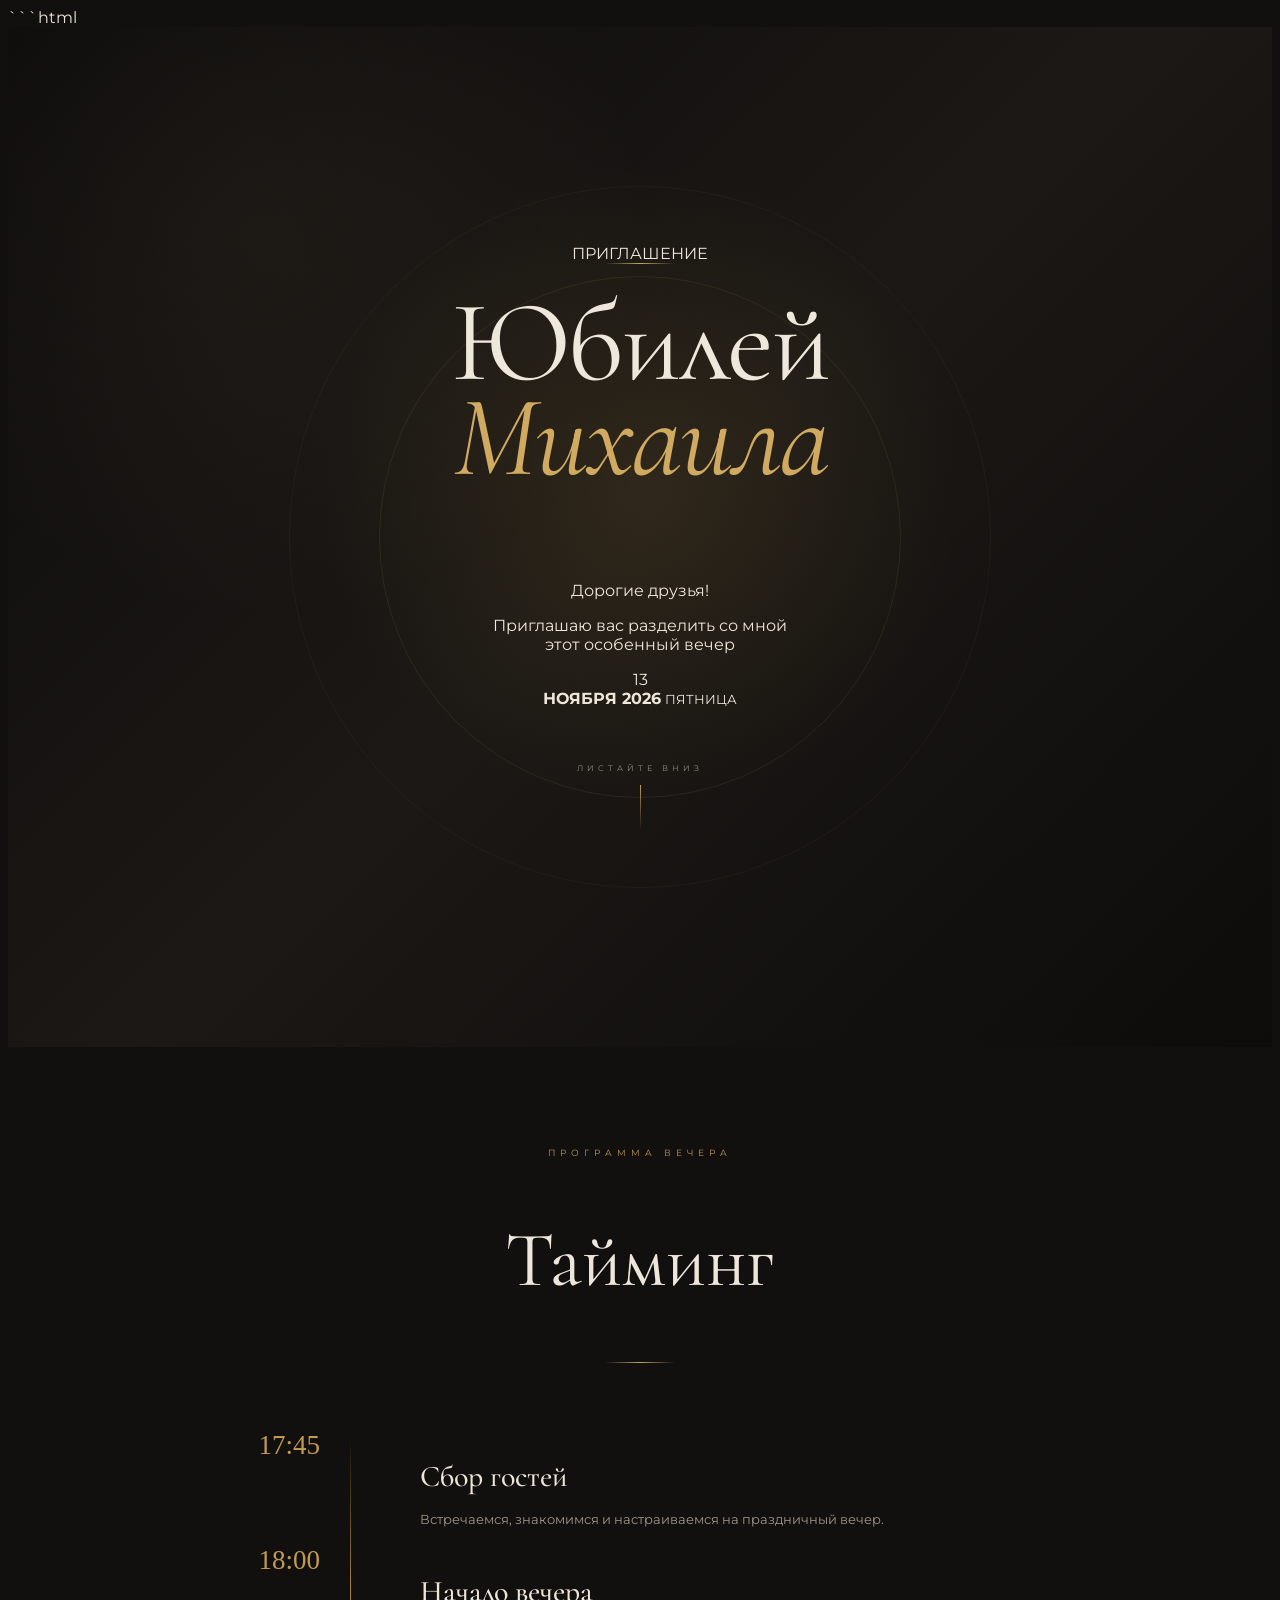
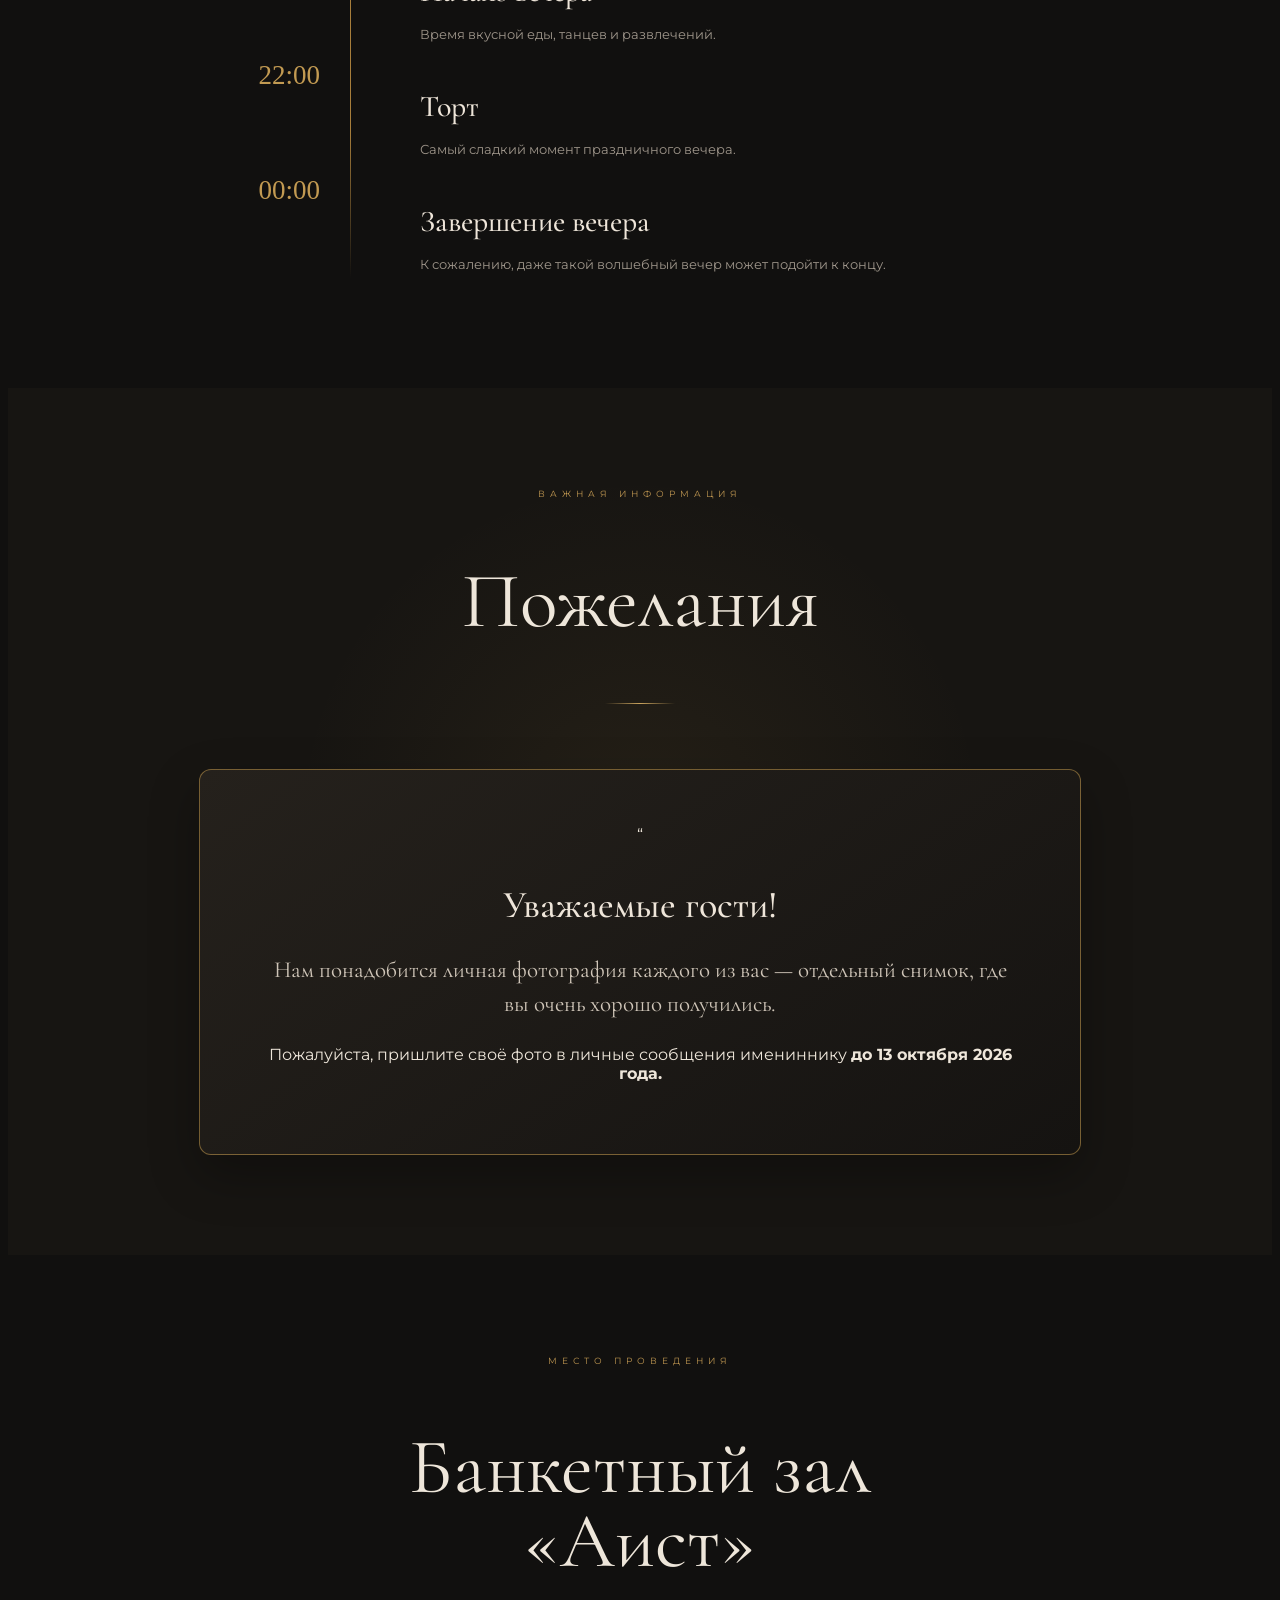
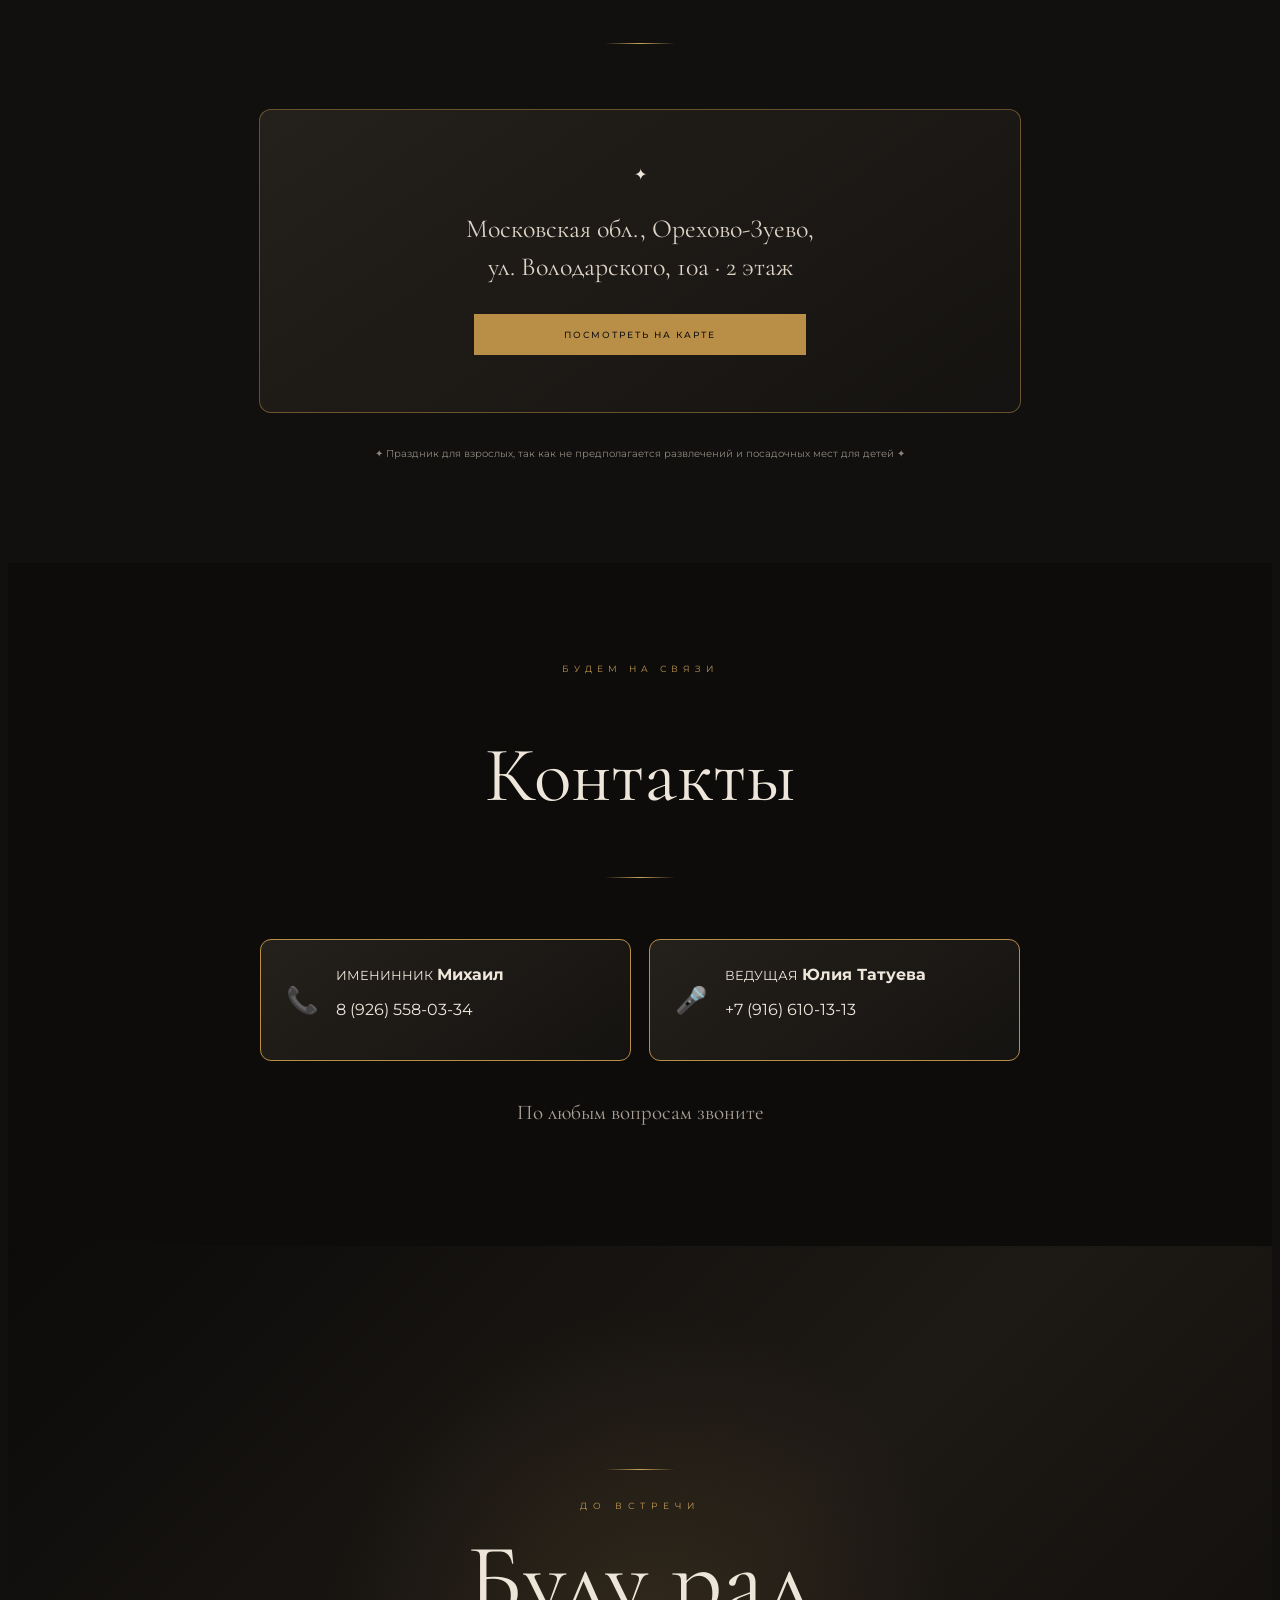
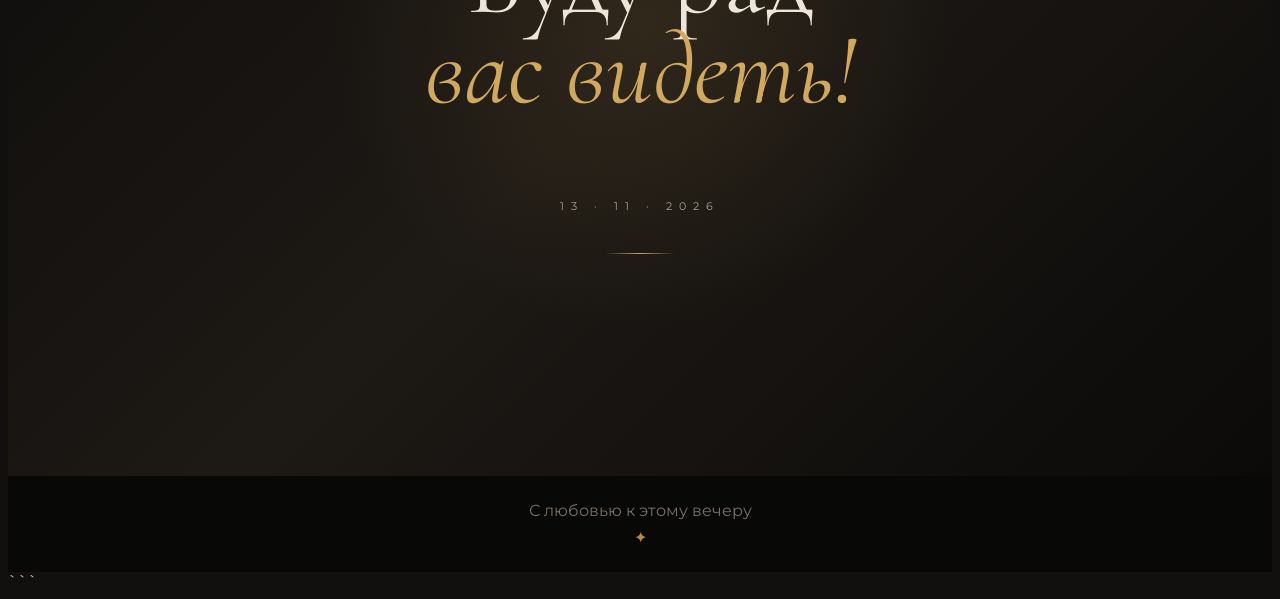
==== commit 6dfcbf61: "Update index.html" ====
--- a/index.html
+++ b/index.html
@@ -1,584 +1,298 @@
+```html
 <!DOCTYPE html>
-
 <html lang="ru">
-
-<head> <meta charset="UTF-8"> <meta name="viewport" content="width=device-width, initial-scale=1.0">
-
-<title>Юбилей Михаила</title>
-
-<link rel="preconnect" href="https://fonts.googleapis.com">
-<link rel="preconnect" href="https://fonts.gstatic.com" crossorigin>
-
-<link
-    href="https://fonts.googleapis.com/css2?family=Cormorant+Garamond:wght@300;400;500;600;700&family=Montserrat:wght@300;400;500;600&display=swap"
-    rel="stylesheet"
->
-
-<link rel="stylesheet" href="style.css">
-
+<head>
+    <meta charset="UTF-8">
+    <meta name="viewport" content="width=device-width, initial-scale=1.0">
+
+    <title>Юбилей Михаила</title>
+
+    <link rel="preconnect" href="https://fonts.googleapis.com">
+    <link rel="preconnect" href="https://fonts.gstatic.com" crossorigin>
+
+    <link href="https://fonts.googleapis.com/css2?family=Cormorant+Garamond:wght@300;400;500;600;700&family=Montserrat:wght@300;400;500;600&display=swap" rel="stylesheet">
+
+    <link rel="stylesheet" href="style.css">
 </head>
 
 <body>
 
-<!-- ================================
-     ПЕРВЫЙ ЭКРАН
-     ================================ -->
-
-<section class="hero">
-
-    <div class="hero-content">
-
-        <div class="eyebrow">
-            ПРИГЛАШЕНИЕ
-        </div>
-
-        <div class="gold-line"></div>
-
-        <h1>
-            Юбилей
-            <span>Михаила</span>
-        </h1>
-
-        <p class="hero-greeting">
-            Дорогие друзья!
+    <section class="hero">
+        <div class="hero-content">
+
+            <div class="small-title">ПРИГЛАШЕНИЕ</div>
+
+            <div class="gold-line"></div>
+
+            <h1>
+                Юбилей<br>
+                <span>Михаила</span>
+            </h1>
+
+            <p class="hero-text">
+                Дорогие друзья!
+            </p>
+
+            <p class="hero-subtitle">
+                Приглашаю вас разделить со мной<br>
+                этот особенный вечер
+            </p>
+
+            <div class="date">
+                <span>13</span>
+
+                <div>
+                    <strong>НОЯБРЯ 2026</strong>
+                    <small>ПЯТНИЦА</small>
+                </div>
+            </div>
+
+            <div class="scroll-hint">
+                ЛИСТАЙТЕ ВНИЗ
+                <div class="scroll-line"></div>
+            </div>
+
+        </div>
+    </section>
+
+
+    <section class="section">
+
+        <div class="section-title">
+            <span>ПРОГРАММА ВЕЧЕРА</span>
+            <h2>Тайминг</h2>
+            <div class="gold-line"></div>
+        </div>
+
+        <div class="timeline">
+
+            <div class="timeline-item">
+                <div class="time">17:45</div>
+
+                <div class="timeline-dot"></div>
+
+                <div class="event">
+                    <h3>Сбор гостей</h3>
+                    <p>
+                        Встречаемся, знакомимся и
+                        настраиваемся на праздничный вечер.
+                    </p>
+                </div>
+            </div>
+
+
+            <div class="timeline-item">
+                <div class="time">18:00</div>
+
+                <div class="timeline-dot"></div>
+
+                <div class="event">
+                    <h3>Начало вечера</h3>
+                    <p>
+                        Время вкусной еды, танцев и развлечений.
+                    </p>
+                </div>
+            </div>
+
+
+            <div class="timeline-item">
+                <div class="time">22:00</div>
+
+                <div class="timeline-dot"></div>
+
+                <div class="event">
+                    <h3>Торт</h3>
+                    <p>
+                        Самый сладкий момент праздничного вечера.
+                    </p>
+                </div>
+            </div>
+
+
+            <div class="timeline-item">
+                <div class="time">00:00</div>
+
+                <div class="timeline-dot"></div>
+
+                <div class="event">
+                    <h3>Завершение вечера</h3>
+                    <p>
+                        К сожалению, даже такой волшебный вечер
+                        может подойти к концу.
+                    </p>
+                </div>
+            </div>
+
+        </div>
+
+    </section>
+
+
+    <section class="section wishes-section">
+
+        <div class="section-title">
+            <span>ВАЖНАЯ ИНФОРМАЦИЯ</span>
+            <h2>Пожелания</h2>
+            <div class="gold-line"></div>
+        </div>
+
+
+        <div class="wish-card">
+
+            <div class="quote-mark">“</div>
+
+            <h3>Уважаемые гости!</h3>
+
+            <p class="important-text">
+                Нам понадобится личная фотография каждого из вас —
+                отдельный снимок, где вы очень хорошо получились.
+            </p>
+
+            <p>
+                Пожалуйста, пришлите своё фото в личные сообщения
+                имениннику
+                <strong>до 13 октября 2026 года.</strong>
+            </p>
+
+        </div>
+
+    </section>
+
+
+    <section class="section location-section">
+
+        <div class="section-title">
+            <span>МЕСТО ПРОВЕДЕНИЯ</span>
+
+            <h2>
+                Банкетный зал<br>
+                «Аист»
+            </h2>
+
+            <div class="gold-line"></div>
+        </div>
+
+
+        <div class="location-card">
+
+            <div class="location-icon">✦</div>
+
+            <p class="address">
+                Московская обл., Орехово-Зуево,<br>
+                ул. Володарского, 10а · 2 этаж
+            </p>
+
+            <a
+                class="map-button"
+                href="https://yandex.ru/maps/?text=Московская%20обл.%2C%20Орехово-Зуево%2C%20ул.%20Володарского%2C%2010а"
+                target="_blank"
+            >
+                ПОСМОТРЕТЬ НА КАРТЕ
+            </a>
+
+        </div>
+
+
+        <p class="adult-note">
+            ✦ Праздник для взрослых, так как не предполагается
+            развлечений и посадочных мест для детей ✦
         </p>
 
-        <p class="hero-description">
-            Приглашаю вас разделить со мной<br>
-            этот особенный вечер
+    </section>
+
+
+    <section class="section contacts-section">
+
+        <div class="section-title">
+
+            <span>БУДЕМ НА СВЯЗИ</span>
+
+            <h2>Контакты</h2>
+
+            <div class="gold-line"></div>
+
+        </div>
+
+
+        <div class="contacts">
+
+            <a
+                href="tel:+79265580334"
+                class="contact-card"
+            >
+                <div class="contact-icon">📞</div>
+
+                <div>
+                    <small>ИМЕНИННИК</small>
+
+                    <strong>Михаил</strong>
+
+                    <p>
+                        8 (926) 558-03-34
+                    </p>
+                </div>
+            </a>
+
+
+            <a
+                href="tel:+79166101313"
+                class="contact-card"
+            >
+                <div class="contact-icon">🎤</div>
+
+                <div>
+                    <small>ВЕДУЩАЯ</small>
+
+                    <strong>Юлия Татуева</strong>
+
+                    <p>
+                        +7 (916) 610-13-13
+                    </p>
+                </div>
+            </a>
+
+        </div>
+
+
+        <p class="questions">
+            По любым вопросам звоните
         </p>
 
-        <div class="date-box">
-
-            <div class="date-number">
-                13
-            </div>
-
-            <div class="date-info">
-
-                <strong>
-                    НОЯБРЯ 2026
-                </strong>
-
-                <span>
-                    ПЯТНИЦА
-                </span>
-
-            </div>
-
-        </div>
-
-        <div class="scroll-hint">
-
-            <span>
-                ЛИСТАЙТЕ ВНИЗ
-            </span>
-
-            <div class="scroll-line"></div>
-
-        </div>
-
-    </div>
-
-</section>
-
-
-<!-- ================================
-     ОБРАТНЫЙ ОТСЧЁТ
-     ================================ -->
-
-<section class="countdown-section">
-
-    <div class="section-label">
-        ДО ПРАЗДНИКА ОСТАЛОСЬ
-    </div>
-
-    <h2>
-        Совсем скоро...
-    </h2>
-
-    <div class="gold-line"></div>
-
-
-    <div class="countdown">
-
-        <div class="countdown-item">
-
-            <div id="days">
-                00
-            </div>
-
-            <span>
-                ДНЕЙ
-            </span>
-
-        </div>
-
-
-        <div class="countdown-separator">
-            :
-        </div>
-
-
-        <div class="countdown-item">
-
-            <div id="hours">
-                00
-            </div>
-
-            <span>
-                ЧАСОВ
-            </span>
-
-        </div>
-
-
-        <div class="countdown-separator">
-            :
-        </div>
-
-
-        <div class="countdown-item">
-
-            <div id="minutes">
-                00
-            </div>
-
-            <span>
-                МИНУТ
-            </span>
-
-        </div>
-
-
-        <div class="countdown-separator">
-            :
-        </div>
-
-
-        <div class="countdown-item">
-
-            <div id="seconds">
-                00
-            </div>
-
-            <span>
-                СЕКУНД
-            </span>
-
-        </div>
-
-    </div>
-
-
-    <p class="countdown-note">
-        13 ноября 2026 · 17:45
-    </p>
-
-</section>
-
-
-<!-- ================================
-     ТАЙМИНГ
-     ================================ -->
-
-<section class="section">
-
-    <div class="section-title">
-
-        <span>
-            ПРОГРАММА ВЕЧЕРА
-        </span>
-
-        <h2>
-            Тайминг
-        </h2>
-
-        <div class="gold-line"></div>
-
-    </div>
-
-
-    <div class="timeline">
-
-
-        <div class="timeline-item">
-
-            <div class="time">
-                17:45
-            </div>
-
-            <div class="timeline-marker">
-                <div></div>
-            </div>
-
-            <div class="event">
-
-                <h3>
-                    Сбор гостей
-                </h3>
-
-                <p>
-                    Встречаемся, знакомимся и
-                    настраиваемся на праздничный вечер.
-                </p>
-
-            </div>
-
-        </div>
-
-
-        <div class="timeline-item">
-
-            <div class="time">
-                18:00
-            </div>
-
-            <div class="timeline-marker">
-                <div></div>
-            </div>
-
-            <div class="event">
-
-                <h3>
-                    Начало вечера
-                </h3>
-
-                <p>
-                    Время вкусной еды, танцев
-                    и развлечений.
-                </p>
-
-            </div>
-
-        </div>
-
-
-        <div class="timeline-item">
-
-            <div class="time">
-                22:00
-            </div>
-
-            <div class="timeline-marker">
-                <div></div>
-            </div>
-
-            <div class="event">
-
-                <h3>
-                    Торт
-                </h3>
-
-                <p>
-                    Самый сладкий момент
-                    праздничного вечера.
-                </p>
-
-            </div>
-
-        </div>
-
-
-        <div class="timeline-item">
-
-            <div class="time">
-                00:00
-            </div>
-
-            <div class="timeline-marker">
-                <div></div>
-            </div>
-
-            <div class="event">
-
-                <h3>
-                    Завершение вечера
-                </h3>
-
-                <p>
-                    К сожалению, даже такой волшебный
-                    вечер может подойти к концу.
-                </p>
-
-            </div>
-
-        </div>
-
-
-    </div>
-
-</section>
-
-
-<!-- ================================
-     ПОЖЕЛАНИЯ
-     ================================ -->
-
-<section class="section wishes-section">
-
-    <div class="section-title">
-
-        <span>
-            ВАЖНАЯ ИНФОРМАЦИЯ
-        </span>
-
-        <h2>
-            Пожелания
-        </h2>
-
-        <div class="gold-line"></div>
-
-    </div>
-
-
-    <div class="wish-card">
-
-        <div class="wish-decoration">
-            ✦
-        </div>
-
-
-        <h3>
-            Уважаемые гости!
-        </h3>
-
-
-        <p class="important-text">
-            Нам понадобится личная фотография
-            каждого из вас — отдельный снимок,
-            где вы очень хорошо получились.
-        </p>
-
-
-        <div class="wish-highlight">
-
-            Пожалуйста, пришлите своё фото
-            в личные сообщения имениннику
-
-            <strong>
-                до 1 октября 2026 года.
-            </strong>
-
-        </div>
-
-
-        <div class="wish-decoration bottom">
-            ✦
-        </div>
-
-    </div>
-
-</section>
-
-
-<!-- ================================
-     МЕСТО ПРОВЕДЕНИЯ
-     ================================ -->
-
-<section class="section location-section">
-
-    <div class="section-title">
-
-        <span>
-            МЕСТО ПРОВЕДЕНИЯ
-        </span>
-
-        <h2>
-            Банкетный зал<br>
-            <em>«Аист»</em>
-        </h2>
-
-        <div class="gold-line"></div>
-
-    </div>
-
-
-    <div class="location-card">
-
-        <div class="location-symbol">
-            ✦
-        </div>
-
-
-        <p class="address">
-            Московская обл., Орехово-Зуево,<br>
-            ул. Володарского, 10а · 2 этаж
-        </p>
-
-
-        <a
-            href="https://yandex.ru/maps/?text=Московская%20обл.%2C%20Орехово-Зуево%2C%20ул.%20Володарского%2C%2010а"
-            target="_blank"
-            rel="noopener noreferrer"
-            class="map-button"
-        >
-            ПОСМОТРЕТЬ НА КАРТЕ
-        </a>
-
-    </div>
-
-
-    <div class="adult-note">
-
-        ✦
-
-        Праздник для взрослых, так как не предполагается
-        развлечений и посадочных мест для детей
-
-        ✦
-
-    </div>
-
-</section>
-
-
-<!-- ================================
-     КОНТАКТЫ
-     ================================ -->
-
-<section class="section contacts-section">
-
-    <div class="section-title">
-
-        <span>
-            БУДЕМ НА СВЯЗИ
-        </span>
-
-        <h2>
-            Контакты
-        </h2>
-
-        <div class="gold-line"></div>
-
-    </div>
-
-
-    <div class="contacts">
-
-
-        <a
-            href="tel:+79265580334"
-            class="contact-card"
-        >
-
-            <div class="contact-icon">
-                📞
-            </div>
-
-            <div class="contact-info">
-
-                <small>
-                    ИМЕНИННИК
-                </small>
-
-                <strong>
-                    Михаил
-                </strong>
-
-                <p>
-                    8 (926) 558-03-34
-                </p>
-
-            </div>
-
-        </a>
-
-
-        <a
-            href="tel:+79166101313"
-            class="contact-card"
-        >
-
-            <div class="contact-icon">
-                🎤
-            </div>
-
-            <div class="contact-info">
-
-                <small>
-                    ВЕДУЩАЯ
-                </small>
-
-                <strong>
-                    Юлия Татуева
-                </strong>
-
-                <p>
-                    +7 (916) 610-13-13
-                </p>
-
-            </div>
-
-        </a>
-
-
-    </div>
-
-
-    <p class="questions">
-        По любым вопросам звоните
-    </p>
-
-</section>
-
-
-<!-- ================================
-     ФИНАЛ
-     ================================ -->
-
-<section class="final-section">
-
-    <div class="final-content">
-
-        <div class="gold-line"></div>
-
-        <p>
-            ДО ВСТРЕЧИ
-        </p>
-
-
-        <h2>
-            Буду рад<br>
-            <span>вас видеть!</span>
-        </h2>
-
-
-        <div class="final-date">
-            13 · 11 · 2026
-        </div>
-
-
-        <div class="gold-line"></div>
-
-    </div>
-
-</section>
-
-
-<!-- ================================
-     FOOTER
-     ================================ -->
-
-<footer>
-
-    <p>
+    </section>
+
+
+    <section class="final-section">
+
+        <div class="final-content">
+
+            <div class="gold-line"></div>
+
+            <p>ДО ВСТРЕЧИ</p>
+
+            <h2>
+                Буду рад<br>
+                <span>вас видеть!</span>
+            </h2>
+
+            <div class="final-date">
+                13 · 11 · 2026
+            </div>
+
+            <div class="gold-line"></div>
+
+        </div>
+
+    </section>
+
+
+    <footer>
         С любовью к этому вечеру
-    </p>
-
-    <span>
-        ✦
-    </span>
-
-</footer>
-
-
-<!-- ================================
-     JAVASCRIPT
-     ================================ -->
-
-<script src="script.js"></script>
+        <span>✦</span>
+    </footer>
+
+
+    <script src="script.js"></script>
 
 </body>
-
 </html>
+```
--- a/style.css
+++ b/style.css
@@ -1,21 +1,21 @@
 /* =========================================
-ОСНОВНЫЕ НАСТРОЙКИ
+ОСНОВА
 ========================================= */
 
-* {
-  box-sizing: border-box;
-  margin: 0;
-  padding: 0;
-  }
+{
+margin: 0;
+padding: 0;
+box-sizing: border-box;
+}
 
 html {
 scroll-behavior: smooth;
 }
 
 body {
-background: #f5efe5;
-color: #1c1916;
 font-family: "Montserrat", sans-serif;
+background: #11100f;
+color: #eee6da;
 overflow-x: hidden;
 }
 
@@ -24,9 +24,8 @@
 text-decoration: none;
 }
 
-img {
-max-width: 100%;
-display: block;
+section {
+position: relative;
 }
 
 /* =========================================
@@ -34,308 +33,232 @@
 ========================================= */
 
 .hero {
-position: relative;
-
-```
-min-height: 100vh;
-
+min-height: 100svh;
 display: flex;
 align-items: center;
 justify-content: center;
-
-padding: 50px 20px;
-
+padding: 60px 20px;
 text-align: center;
-
-color: #f8f1e5;
 
 background:
     radial-gradient(
-        circle at 20% 20%,
-        rgba(199, 157, 76, 0.13),
-        transparent 30%
+        circle at 50% 45%,
+        rgba(190, 147, 65, 0.13),
+        transparent 38%
     ),
     radial-gradient(
-        circle at 80% 70%,
-        rgba(199, 157, 76, 0.10),
-        transparent 35%
+        circle at 20% 20%,
+        rgba(224, 198, 153, 0.05),
+        transparent 30%
     ),
     linear-gradient(
         135deg,
-        #0e0d0c,
-        #1a1714 55%,
-        #0b0a09
+        #0d0c0b 0%,
+        #1b1815 50%,
+        #0d0c0b 100%
     );
 
 overflow: hidden;
-```
-
-}
-
-/* Декоративные золотые точки */
+
+}
 
 .hero::before {
-content: "✦";
-
-```
+content: "";
 position: absolute;
 
-top: 12%;
-left: 12%;
-
-font-size: 18px;
-
-color: #c9a25a;
-
-opacity: 0.7;
-```
+width: 520px;
+height: 520px;
+
+left: 50%;
+top: 50%;
+
+transform: translate(-50%, -50%);
+
+border: 1px solid rgba(202, 165, 92, 0.10);
+border-radius: 50%;
 
 }
 
 .hero::after {
-content: "✦";
-
-```
+content: "";
 position: absolute;
 
-right: 12%;
-bottom: 18%;
-
-font-size: 15px;
-
-color: #c9a25a;
-
-opacity: 0.7;
-```
+width: 700px;
+height: 700px;
+
+left: 50%;
+top: 50%;
+
+transform: translate(-50%, -50%);
+
+border: 1px solid rgba(202, 165, 92, 0.05);
+border-radius: 50%;
 
 }
 
 .hero-content {
 position: relative;
-
-```
+z-index: 2;
+
 width: 100%;
 max-width: 850px;
 
-z-index: 2;
-```
-
 }
 
 .eyebrow {
-font-size: 11px;
-
-```
+margin-bottom: 24px;
+
+font-size: 10px;
+font-weight: 500;
 letter-spacing: 6px;
 
-font-weight: 500;
-
-color: #d1aa61;
-
-margin-bottom: 25px;
-```
+color: #c9a35d;
 
 }
 
 .gold-line {
-width: 100px;
+width: 70px;
 height: 1px;
 
-```
 margin: 0 auto;
 
-background: #c49a4a;
-
-position: relative;
-```
-
-}
-
-.gold-line::after {
-content: "✦";
-
-```
-position: absolute;
-
-left: 50%;
-top: 50%;
-
-transform: translate(-50%, -50%);
-
-padding: 0 9px;
-
-background: #0e0d0c;
-
-color: #d1aa61;
-
-font-size: 13px;
-```
+background: linear-gradient(
+    90deg,
+    transparent,
+    #c9a35d,
+    transparent
+);
 
 }
 
 .hero h1 {
-margin-top: 35px;
-
-```
+margin-top: 32px;
+
 font-family: "Cormorant Garamond", serif;
 
-font-size: clamp(70px, 12vw, 145px);
+font-size: clamp(65px, 12vw, 115px);
+font-weight: 400;
 
 line-height: 0.82;
-
-font-weight: 400;
-
 letter-spacing: -2px;
-```
+
+color: #eee7dc;
 
 }
 
 .hero h1 span {
 display: block;
 
-```
-color: #d2aa5e;
-
+color: #d1aa61;
 font-style: italic;
 
+}
+
+.hero-greeting {
+margin-top: 45px;
+
+font-family: "Cormorant Garamond", serif;
+
+font-size: 31px;
 font-weight: 500;
-```
-
-}
-
-.hero-greeting {
-margin-top: 55px;
-
-```
+
+color: #eee5d9;
+
+}
+
+.hero-description {
+margin-top: 10px;
+
 font-family: "Cormorant Garamond", serif;
 
-font-size: 31px;
-
-font-weight: 500;
-
-color: #f7efe3;
-```
-
-}
-
-.hero-description {
-margin-top: 12px;
-
-```
-font-family: "Cormorant Garamond", serif;
-
 font-size: 21px;
-
 line-height: 1.5;
 
-color: #d9d0c3;
-```
+color: #cfc5b8;
 
 }
 
 .date-box {
 display: inline-flex;
-
-```
 align-items: center;
 
 gap: 20px;
 
-margin-top: 45px;
-
-padding: 13px 28px;
-
-border: 1px solid rgba(205, 164, 82, 0.7);
+margin-top: 42px;
+padding: 15px 28px;
+
+border: 1px solid rgba(201, 163, 93, 0.7);
 
 background: rgba(255, 255, 255, 0.025);
 
 box-shadow:
-    0 0 30px rgba(205, 164, 82, 0.05);
-```
+    0 0 30px rgba(198, 157, 78, 0.06),
+    inset 0 0 20px rgba(255, 255, 255, 0.02);
 
 }
 
 .date-number {
 font-family: "Cormorant Garamond", serif;
 
-```
-font-size: 62px;
-
+font-size: 64px;
 line-height: 0.8;
 
-color: #d5ad63;
-```
+color: #d1aa61;
 
 }
 
 .date-info {
 display: flex;
-
-```
 flex-direction: column;
 
 align-items: flex-start;
 
 gap: 5px;
-```
 
 }
 
 .date-info strong {
 font-size: 13px;
-
-```
 letter-spacing: 3px;
 
-color: #f2eadc;
-```
+color: #eee6d9;
 
 }
 
 .date-info span {
 font-size: 9px;
-
-```
 letter-spacing: 4px;
 
-color: #c39a50;
-```
+color: #bd9550;
 
 }
 
 .scroll-hint {
-margin-top: 65px;
-
-```
 display: flex;
-
 flex-direction: column;
 
 align-items: center;
 
-gap: 13px;
-
-color: #a99f91;
+gap: 12px;
+
+margin-top: 55px;
+
+color: #958b7e;
 
 font-size: 8px;
-
 letter-spacing: 4px;
-```
 
 }
 
 .scroll-line {
 width: 1px;
-
-```
 height: 45px;
 
 background: linear-gradient(
     to bottom,
-    #c59b4d,
+    #c39a52,
     transparent
 );
-```
 
 }
 
@@ -344,132 +267,78 @@
 ========================================= */
 
 .countdown-section {
-position: relative;
-
-```
-padding: 95px 20px 100px;
+padding: 100px 20px 105px;
 
 text-align: center;
 
 background:
     radial-gradient(
-        circle at 50% 0%,
-        rgba(202, 158, 77, 0.14),
+        circle at 50% 50%,
+        rgba(193, 149, 69, 0.10),
         transparent 42%
     ),
-    linear-gradient(
-        180deg,
-        #faf5ec,
-        #eee4d4
-    );
-
-overflow: hidden;
-```
-
-}
-
-.countdown-section::before {
-content: "";
-
-```
-position: absolute;
-
-width: 500px;
-height: 500px;
-
-top: -250px;
-left: 50%;
-
-transform: translateX(-50%);
-
-border-radius: 50%;
-
-border: 1px solid rgba(192, 148, 68, 0.08);
-
-pointer-events: none;
-```
-
-}
-
-.countdown-section .section-label {
-position: relative;
-
-```
-font-size: 10px;
-
+    #181613;
+
+border-top: 1px solid rgba(200, 162, 91, 0.08);
+border-bottom: 1px solid rgba(200, 162, 91, 0.08);
+
+}
+
+.section-label {
+margin-bottom: 14px;
+
+font-size: 9px;
 font-weight: 500;
 
 letter-spacing: 5px;
 
-color: #b48636;
-
-margin-bottom: 15px;
-```
+color: #bd9550;
 
 }
 
 .countdown-section h2 {
-position: relative;
-
-```
 font-family: "Cormorant Garamond", serif;
 
-font-size: clamp(50px, 7vw, 80px);
+font-size: clamp(52px, 8vw, 78px);
+font-weight: 400;
 
 line-height: 1;
 
-font-weight: 500;
-
-color: #1d1a17;
-```
+color: #eee5d8;
 
 }
 
 .countdown-section .gold-line {
-margin-top: 30px;
-margin-bottom: 50px;
-
-```
-background: #c39a4b;
-```
-
-}
-
-.countdown-section .gold-line::after {
-background: #f3eadf;
+margin-top: 27px;
+margin-bottom: 52px;
 }
 
 /* =========================================
-КВАДРАТИКИ СЧЁТЧИКА
+ОБРАТНЫЙ ОТСЧЁТ — КВАДРАТЫ
 ========================================= */
 
 .countdown {
-position: relative;
-
-```
 display: flex;
 
+justify-content: center;
 align-items: center;
-justify-content: center;
-
-gap: 17px;
-
+
+gap: 12px;
+
+width: 100%;
 max-width: 900px;
 
 margin: 0 auto;
-```
 
 }
 
 .countdown-item {
 position: relative;
 
-```
-width: 160px;
-height: 160px;
+width: 145px;
+height: 145px;
 
 display: flex;
-
 flex-direction: column;
 
 justify-content: center;
@@ -478,242 +347,169 @@
 background:
     linear-gradient(
         145deg,
-        #292723,
-        #0e0d0c
+        #29251f,
+        #161411
     );
 
-border: 1px solid #c69b4b;
-
-border-radius: 14px;
+border: 1px solid #b88d43;
+
+border-radius: 10px;
 
 box-shadow:
-    0 15px 35px rgba(31, 25, 17, 0.20),
-    inset 0 0 25px rgba(211, 168, 88, 0.07);
+    0 12px 35px rgba(0, 0, 0, 0.30),
+    inset 0 0 25px rgba(196, 153, 72, 0.05);
 
 transition:
     transform 0.3s ease,
     box-shadow 0.3s ease;
-```
-
-}
-
-.countdown-item:hover {
-transform: translateY(-6px);
-
-```
-box-shadow:
-    0 22px 45px rgba(31, 25, 17, 0.25),
-    0 0 25px rgba(198, 155, 75, 0.16);
-```
 
 }
 
 .countdown-item::before {
 content: "";
 
-```
 position: absolute;
 
 inset: 7px;
 
-border: 1px solid rgba(214, 173, 94, 0.35);
-
-border-radius: 9px;
+border: 1px solid rgba(204, 166, 94, 0.25);
+
+border-radius: 6px;
 
 pointer-events: none;
-```
 
 }
 
 .countdown-item::after {
 content: "✦";
 
-```
 position: absolute;
 
-top: 8px;
+top: 7px;
 left: 50%;
 
 transform: translateX(-50%);
 
-color: #d4aa5d;
-
-font-size: 12px;
-```
-
-}
+font-size: 10px;
+
+color: #cda65d;
+
+}
+
+.countdown-item {
+transform: translateY(-5px);
+
+box-shadow:
+    0 18px 40px rgba(0, 0, 0, 0.40),
+    0 0 25px rgba(196, 153, 72, 0.10);
+
+}
+
+/* ЦИФРЫ — СТРОГИЙ ОБЫЧНЫЙ ШРИФТ */
 
 .countdown-item > div {
-position: relative;
-
-```
+font-family: "Times New Roman", Times, serif;
+
+font-size: 62px;
+line-height: 0.9;
+
+font-weight: 400;
+
+letter-spacing: 1px;
+
+color: #d2ab62;
+
+}
+
+.countdown-item span {
+margin-top: 17px;
+
+font-family: "Montserrat", sans-serif;
+
+font-size: 8px;
+font-weight: 500;
+
+letter-spacing: 4px;
+
+color: #cfc5b8;
+
+}
+
+.countdown-separator {
+font-family: "Times New Roman", Times, serif;
+
+font-size: 36px;
+
+color: #b88d43;
+
+}
+
+.countdown-note {
+margin-top: 34px;
+
 font-family: "Cormorant Garamond", serif;
 
-font-size: 70px;
-
-line-height: 0.85;
-
-font-weight: 500;
-
-color: #d9b469;
-
-text-shadow:
-    0 2px 15px rgba(0, 0, 0, 0.5);
-```
-
-}
-
-.countdown-item span {
-position: relative;
-
-```
-margin-top: 18px;
-
-font-size: 9px;
-
-font-weight: 500;
-
-letter-spacing: 4px;
-
-color: #eee5d7;
-```
-
-}
-
-.countdown-separator {
-font-family: "Cormorant Garamond", serif;
-
-```
-font-size: 38px;
-
-color: #bd9142;
-
-line-height: 1;
-```
-
-}
-
-.countdown-note {
-margin-top: 38px;
-
-```
-font-family: "Cormorant Garamond", serif;
-
-font-size: 26px;
-
-letter-spacing: 1px;
-
-color: #28231e;
-```
-
-}
-
-.countdown-note::before {
-content: "✦";
-
-```
-margin-right: 20px;
-
-color: #c09545;
-
-font-size: 14px;
-```
-
-}
-
-.countdown-note::after {
-content: "✦";
-
-```
-margin-left: 20px;
-
-color: #c09545;
-
-font-size: 14px;
-```
+font-size: 23px;
+
+color: #bfb5a7;
 
 }
 
 /* =========================================
-ОБЫЧНЫЕ СЕКЦИИ
+ОСНОВНЫЕ СЕКЦИИ
 ========================================= */
 
 .section {
 padding: 100px 20px;
 
-```
-background: #f5eee4;
-```
-
-}
-
-.section:nth-of-type(even) {
-background: #eee5d7;
+background: #11100f;
+
+}
+
+.section(even) {
+background: #171512;
 }
 
 .section-title {
+max-width: 750px;
+
+margin: 0 auto 65px;
+
 text-align: center;
-
-```
-max-width: 700px;
-
-margin: 0 auto 65px;
-```
 
 }
 
 .section-title > span {
 display: block;
 
-```
 margin-bottom: 12px;
 
-font-size: 10px;
-
+font-size: 9px;
 letter-spacing: 5px;
 
-color: #b38638;
-
-font-weight: 500;
-```
+color: #bd9550;
 
 }
 
 .section-title h2 {
 font-family: "Cormorant Garamond", serif;
 
-```
-font-size: clamp(50px, 7vw, 76px);
+font-size: clamp(52px, 8vw, 78px);
+font-weight: 400;
 
 line-height: 0.95;
 
-font-weight: 500;
-
-color: #1b1916;
-```
+color: #eee6da;
 
 }
 
 .section-title h2 em {
-color: #b6893c;
-
-```
+color: #c59b55;
 font-style: italic;
-```
-
 }
 
 .section-title .gold-line {
 margin-top: 28px;
-
-```
-background: #c49a4b;
-```
-
-}
-
-.section-title .gold-line::after {
-background: #f5eee4;
 }
 
 /* =========================================
@@ -721,43 +517,39 @@
 ========================================= */
 
 .timeline {
+position: relative;
+
 max-width: 850px;
 
-```
 margin: 0 auto;
-
-position: relative;
-```
 
 }
 
 .timeline::before {
 content: "";
 
-```
 position: absolute;
 
 left: 135px;
-top: 15px;
-bottom: 15px;
+
+top: 10px;
+bottom: 10px;
 
 width: 1px;
 
 background: linear-gradient(
     to bottom,
     transparent,
-    #c49a4b,
-    #c49a4b,
+    #a77e3b,
+    #a77e3b,
     transparent
 );
-```
 
 }
 
 .timeline-item {
 position: relative;
 
-```
 display: grid;
 
 grid-template-columns: 105px 60px 1fr;
@@ -766,83 +558,76 @@
 
 align-items: start;
 
-margin-bottom: 50px;
-```
-
+margin-bottom: 48px;
+
+}
+
+.timeline-item {
+margin-bottom: 0;
 }
 
 .time {
+padding-top: 2px;
+
 text-align: right;
 
-```
-padding-top: 2px;
+font-family: "Times New Roman", Times, serif;
+
+font-size: 27px;
+font-weight: 400;
+
+color: #c29a52;
+
+}
+
+.timeline-marker {
+display: flex;
+
+justify-content: center;
+
+position: relative;
+
+}
+
+.timeline-marker div {
+width: 13px;
+height: 13px;
+
+margin-top: 8px;
+
+border: 2px solid #11100f;
+border-radius: 50%;
+
+background: #c39a50;
+
+box-shadow:
+    0 0 0 1px #c39a50;
+
+}
+
+.event {
+padding-top: 0;
+}
+
+.event h3 {
+margin-bottom: 6px;
 
 font-family: "Cormorant Garamond", serif;
 
-font-size: 29px;
-
-color: #b38335;
-
-font-weight: 600;
-```
-
-}
-
-.timeline-marker {
-position: relative;
-
-```
-display: flex;
-
-justify-content: center;
-```
-
-}
-
-.timeline-marker div {
-width: 14px;
-height: 14px;
-
-```
-margin-top: 8px;
-
-border: 3px solid #f5eee4;
-
-background: #bd9141;
-
-border-radius: 50%;
-
-box-shadow:
-    0 0 0 1px #bd9141;
-```
-
-}
-
-.event h3 {
-font-family: "Cormorant Garamond", serif;
-
-```
 font-size: 30px;
-
-font-weight: 600;
-
-color: #211e1a;
-
-margin-bottom: 6px;
-```
+font-weight: 500;
+
+color: #eee5d9;
 
 }
 
 .event p {
-font-size: 14px;
-
-```
+max-width: 520px;
+
+font-size: 13px;
 line-height: 1.7;
 
-color: #655e54;
-
-max-width: 520px;
-```
+color: #9f968b;
 
 }
 
@@ -852,65 +637,45 @@
 
 .wishes-section {
 background:
-linear-gradient(
-135deg,
-#eee3d3,
-#f8f1e7
-);
+radial-gradient(
+circle at 50% 50%,
+rgba(198, 156, 76, 0.08),
+transparent 45%
+),
+#171512;
 }
 
 .wish-card {
-position: relative;
-
-```
-max-width: 850px;
+max-width: 760px;
 
 margin: 0 auto;
 
-padding: 65px 55px;
+padding: 55px 60px;
 
 text-align: center;
 
 background:
     linear-gradient(
         145deg,
-        #1b1917,
-        #0d0c0b
+        #25211c,
+        #151311
     );
 
-border: 1px solid #c39a4c;
-
-border-radius: 8px;
+border: 1px solid rgba(193, 151, 76, 0.55);
+
+border-radius: 12px;
 
 box-shadow:
-    0 25px 55px rgba(28, 23, 16, 0.20);
-```
-
-}
-
-.wish-card::before {
-content: "";
-
-```
-position: absolute;
-
-inset: 9px;
-
-border: 1px solid rgba(204, 161, 81, 0.35);
-
-pointer-events: none;
-```
+    0 20px 50px rgba(0, 0, 0, 0.30);
 
 }
 
 .wish-decoration {
-color: #d1a75a;
-
-```
-font-size: 18px;
-
 margin-bottom: 25px;
-```
+
+font-size: 19px;
+
+color: #cba45b;
 
 }
 
@@ -920,79 +685,55 @@
 }
 
 .wish-card h3 {
-position: relative;
-
-```
+margin-bottom: 25px;
+
 font-family: "Cormorant Garamond", serif;
 
 font-size: 38px;
-
 font-weight: 500;
 
-color: #f4eadb;
-
-margin-bottom: 25px;
-```
+color: #eee5d9;
 
 }
 
 .important-text {
-position: relative;
-
-```
-max-width: 650px;
-
-margin: 0 auto;
-
 font-family: "Cormorant Garamond", serif;
 
-font-size: 25px;
-
-line-height: 1.45;
-
-color: #ded4c6;
-```
+font-size: 23px;
+line-height: 1.5;
+
+color: #cfc5b8;
 
 }
 
 .wish-highlight {
-position: relative;
-
-```
-max-width: 650px;
-
-margin: 30px auto 0;
-
-padding: 20px;
-
-border-top: 1px solid rgba(201, 158, 76, 0.45);
-
-border-bottom: 1px solid rgba(201, 158, 76, 0.45);
-
-font-size: 15px;
-
+margin-top: 30px;
+
+padding: 24px;
+
+border-left: 1px solid #b88d43;
+border-right: 1px solid #b88d43;
+
+font-size: 14px;
 line-height: 1.7;
 
-color: #c9bca9;
-```
+color: #bdb3a7;
 
 }
 
 .wish-highlight strong {
 display: block;
 
-```
 margin-top: 7px;
 
-font-size: 17px;
-
-color: #d5ad60;
-```
+font-size: 16px;
+
+color: #d0a75e;
 
 }
 
 /* =========================================
-МЕСТО ПРОВЕДЕНИЯ
+МЕСТО
 ========================================= */
 
 .location-section {
@@ -1000,95 +741,97 @@
 }
 
 .location-card {
-max-width: 650px;
-
-```
+width: 100%;
+max-width: 700px;
+
 margin: 0 auto;
 
-padding: 55px 35px;
-
-border: 1px solid rgba(191, 148, 70, 0.55);
-
-background: rgba(255, 255, 255, 0.35);
-
-box-shadow:
-    0 15px 35px rgba(70, 54, 32, 0.07);
-```
+padding: 55px 30px;
+
+background:
+    linear-gradient(
+        145deg,
+        #24201b,
+        #151311
+    );
+
+border: 1px solid rgba(193, 151, 76, 0.45);
+
+border-radius: 12px;
+
+overflow: hidden;
 
 }
 
 .location-symbol {
-color: #bb8c3a;
-
-```
-font-size: 24px;
-
 margin-bottom: 25px;
-```
+
+font-size: 22px;
+
+color: #c69f58;
 
 }
 
 .address {
 font-family: "Cormorant Garamond", serif;
 
-```
-font-size: 25px;
-
+font-size: 26px;
 line-height: 1.45;
 
-color: #2d2924;
-```
+color: #ddd3c5;
 
 }
 
 .map-button {
-display: inline-block;
-
-```
-margin-top: 30px;
-
-padding: 14px 27px;
-
-border: 1px solid #b98d3e;
-
-color: #a4762c;
+display: block;
+
+width: 100%;
+max-width: 300px;
+
+margin: 30px auto 0;
+
+padding: 14px 15px;
+
+border: 1px solid #b98e47;
+
+font-family: "Montserrat", sans-serif;
 
 font-size: 9px;
-
-font-weight: 600;
-
-letter-spacing: 3px;
+font-weight: 500;
+
+letter-spacing: 2px;
+
+text-align: center;
+
+color: #c7a365;
+
+background: transparent;
 
 transition:
     background 0.3s ease,
-    color 0.3s ease;
-```
-
-}
-
-.map-button:hover {
-background: #b98d3e;
-
-```
-color: #fffaf2;
-```
+    color 0.3s ease,
+    transform 0.3s ease;
+
+}
+
+.map-button {
+background: #b98e47;
+
+color: #151311;
+
+transform: translateY(-2px);
 
 }
 
 .adult-note {
 max-width: 650px;
 
-```
-margin: 35px auto 0;
-
-font-size: 11px;
-
+margin: 32px auto 0;
+
+font-size: 10px;
 line-height: 1.8;
 
-letter-spacing: 0.5px;
-
-color: #817668;
-```
+color: #8f877d;
 
 }
 
@@ -1097,234 +840,178 @@
 ========================================= */
 
 .contacts-section {
-background: #e9dfd0;
+background: #0d0c0b;
 }
 
 .contacts {
-max-width: 750px;
-
-```
+max-width: 760px;
+
 margin: 0 auto;
 
 display: grid;
 
 grid-template-columns: repeat(2, 1fr);
 
-gap: 20px;
-```
+gap: 18px;
 
 }
 
 .contact-card {
 display: flex;
 
-```
 align-items: center;
 
-gap: 20px;
-
-padding: 28px;
-
-background: #f8f1e7;
-
-border: 1px solid rgba(190, 147, 68, 0.45);
+gap: 18px;
+
+padding: 25px;
+
+background:
+    linear-gradient(
+        145deg,
+        #24201b,
+        #151311
+    );
+
+border: 1px solid rgba(193, 151, 76, 0.38);
+
+border-radius: 11px;
 
 transition:
     transform 0.3s ease,
-    box-shadow 0.3s ease;
-```
-
-}
-
-.contact-card:hover {
+    border-color 0.3s ease;
+
+}
+
+.contact-card {
 transform: translateY(-4px);
 
-```
-box-shadow:
-    0 12px 25px rgba(55, 42, 24, 0.10);
-```
+border-color: #b98e47;
 
 }
 
 .contact-icon {
-font-size: 24px;
-
-```
-width: 45px;
-height: 45px;
+font-size: 26px;
+}
+
+.contact-info {
+display: flex;
+
+flex-direction: column;
+
+gap: 4px;
+
+}
+
+.contact-info small {
+font-size: 8px;
+letter-spacing: 3px;
+
+color: #ae8950;
+
+}
+
+.contact-info strong {
+font-family: "Cormorant Garamond", serif;
+
+font-size: 27px;
+font-weight: 500;
+
+color: #e9e0d4;
+
+}
+
+.contact-info p {
+font-size: 11px;
+
+color: #a59b90;
+
+}
+
+.questions {
+margin-top: 35px;
+
+text-align: center;
+
+font-family: "Cormorant Garamond", serif;
+
+font-size: 21px;
+
+color: #aaa095;
+
+}
+
+/* =========================================
+ФИНАЛ
+========================================= */
+
+.final-section {
+min-height: 70svh;
 
 display: flex;
 
 align-items: center;
 justify-content: center;
 
-border: 1px solid #c49a4c;
-
-border-radius: 50%;
-```
-
-}
-
-.contact-info {
-display: flex;
-
-```
-flex-direction: column;
-
-align-items: flex-start;
-```
-
-}
-
-.contact-info small {
-font-size: 8px;
-
-```
-letter-spacing: 3px;
-
-color: #ae8034;
-
-margin-bottom: 5px;
-```
-
-}
-
-.contact-info strong {
-font-family: "Cormorant Garamond", serif;
-
-```
-font-size: 25px;
-
-font-weight: 600;
-
-color: #26221e;
-```
-
-}
-
-.contact-info p {
-margin-top: 4px;
-
-```
-font-size: 12px;
-
-color: #766b5e;
-```
-
-}
-
-.questions {
-margin-top: 35px;
-
-```
+padding: 100px 20px;
+
 text-align: center;
-
-font-family: "Cormorant Garamond", serif;
-
-font-size: 21px;
-
-color: #6e6356;
-```
-
-}
-
-/* =========================================
-ФИНАЛЬНЫЙ ЭКРАН
-========================================= */
-
-.final-section {
-min-height: 70vh;
-
-```
-display: flex;
-
-align-items: center;
-justify-content: center;
-
-padding: 80px 20px;
-
-text-align: center;
-
-color: #f5eadb;
 
 background:
     radial-gradient(
-        circle at 50% 50%,
-        rgba(203, 160, 78, 0.13),
-        transparent 45%
+        circle at 50% 45%,
+        rgba(194, 150, 73, 0.12),
+        transparent 40%
     ),
     linear-gradient(
         135deg,
-        #0d0c0b,
-        #1b1815,
+        #0c0b0a,
+        #1d1915,
         #0b0a09
     );
-```
 
 }
 
 .final-content {
 width: 100%;
-max-width: 700px;
-}
-
-.final-content .gold-line {
-background: #c59b4d;
-}
-
-.final-content .gold-line::after {
-background: #12100e;
+max-width: 650px;
 }
 
 .final-content > p {
 margin-top: 30px;
 
-```
-font-size: 10px;
-
+font-size: 9px;
 letter-spacing: 6px;
 
-color: #c59b4d;
-```
+color: #c09a55;
 
 }
 
 .final-content h2 {
 margin-top: 25px;
 
-```
 font-family: "Cormorant Garamond", serif;
 
-font-size: clamp(58px, 9vw, 100px);
+font-size: clamp(62px, 11vw, 100px);
+font-weight: 400;
 
 line-height: 0.9;
 
-font-weight: 400;
-```
+color: #eee5d9;
 
 }
 
 .final-content h2 span {
-color: #d1a75b;
-
-```
+color: #d0a85e;
 font-style: italic;
-```
-
 }
 
 .final-date {
-margin-top: 35px;
-
-```
-margin-bottom: 35px;
+margin: 40px 0;
 
 font-size: 11px;
-
-letter-spacing: 5px;
-
-color: #cfc3b3;
-```
+letter-spacing: 7px;
+
+color: #aaa095;
 
 }
 
@@ -1333,255 +1020,233 @@
 ========================================= */
 
 footer {
-padding: 25px 20px 30px;
-
-```
+padding: 25px 20px;
+
 text-align: center;
 
-background: #0b0a09;
-
-color: #777065;
-
-font-size: 9px;
-
-letter-spacing: 2px;
-```
+background: #080807;
+
+color: #777168;
+
+}
+
+footer p {
+font-family: "Cormorant Garamond", serif;
+
+font-size: 16px;
 
 }
 
 footer span {
 display: block;
 
-```
-margin-top: 10px;
-
-color: #bd9144;
-
-font-size: 12px;
-```
+margin-top: 8px;
+
+color: #b58b46;
 
 }
 
 /* =========================================
-АДАПТАЦИЯ ДЛЯ ТЕЛЕФОНОВ
+ПЛАНШЕТ
 ========================================= */
 
-@media (max-width: 700px) {
-
-```
+@media (max-width: 900px) {
+
+.countdown {
+    gap: 9px;
+}
+
+.countdown-item {
+    width: 130px;
+    height: 130px;
+}
+
+.countdown-item > div {
+    font-size: 58px;
+}
+
+}
+
+/* =========================================
+ТЕЛЕФОН
+========================================= */
+
+@media (max-width: 650px) {
+
 .hero {
-    min-height: 100svh;
-
-    padding: 40px 18px;
-}
-
+    padding: 50px 18px 35px;
+}
+
+.hero::before {
+    width: 360px;
+    height: 360px;
+}
+
+.hero::after {
+    width: 480px;
+    height: 480px;
+}
 
 .eyebrow {
-    font-size: 9px;
-
+    font-size: 8px;
     letter-spacing: 4px;
-
-    margin-bottom: 20px;
-}
-
+}
 
 .hero h1 {
-    font-size: clamp(65px, 20vw, 95px);
-
+    font-size: 60px;
     letter-spacing: -1px;
 }
 
-
 .hero-greeting {
-    margin-top: 42px;
+    margin-top: 35px;
 
     font-size: 27px;
 }
-
 
 .hero-description {
     font-size: 18px;
 }
 
-
 .date-box {
     margin-top: 35px;
 
-    padding: 11px 20px;
+    padding: 13px 20px;
 
     gap: 15px;
 }
 
-
 .date-number {
-    font-size: 52px;
-}
-
+    font-size: 55px;
+}
 
 .date-info strong {
     font-size: 11px;
-
     letter-spacing: 2px;
 }
-
 
 .date-info span {
     font-size: 8px;
-
     letter-spacing: 3px;
 }
 
-
 .scroll-hint {
-    margin-top: 48px;
-}
-
-
-
-/* СЧЁТЧИК */
+    margin-top: 45px;
+}
+
+
+/* =====================================
+   СЧЁТЧИК НА ТЕЛЕФОНЕ
+   ===================================== */
 
 .countdown-section {
-    padding: 70px 12px 75px;
-}
-
-
-.countdown-section .section-label {
+    padding: 75px 15px 80px;
+}
+
+.countdown-section h2 {
+    font-size: 52px;
+}
+
+.countdown-section .gold-line {
+    margin-bottom: 38px;
+}
+
+.countdown {
+    display: grid;
+
+    grid-template-columns: repeat(2, minmax(0, 1fr));
+
+    gap: 12px;
+
+    width: 100%;
+    max-width: 350px;
+}
+
+.countdown-item {
+    width: 100%;
+    height: 135px;
+}
+
+.countdown-item > div {
+    font-family: "Times New Roman", Times, serif;
+
+    font-size: 56px;
+}
+
+.countdown-item span {
+    margin-top: 15px;
+
     font-size: 8px;
-
     letter-spacing: 3px;
 }
 
-
-.countdown-section h2 {
-    font-size: 48px;
-}
-
-
-.countdown-section .gold-line {
-    margin-top: 25px;
-
-    margin-bottom: 35px;
-}
-
-
-.countdown {
-    gap: 6px;
-
-    width: 100%;
-}
-
-
-.countdown-item {
-    width: calc((100vw - 48px) / 4);
-
-    height: calc((100vw - 48px) / 4);
-
-    min-width: 0;
-
-    border-radius: 10px;
-}
-
-
-.countdown-item::before {
-    inset: 5px;
-
-    border-radius: 6px;
-}
-
-
-.countdown-item::after {
-    top: 6px;
-
-    font-size: 8px;
-}
-
-
-.countdown-item > div {
-    font-size: clamp(31px, 9vw, 46px);
-}
-
-
-.countdown-item span {
-    margin-top: 8px;
-
-    font-size: 6px;
-
-    letter-spacing: 1.2px;
-}
-
-
 .countdown-separator {
-    font-size: 19px;
-
-    flex-shrink: 0;
-}
-
+    display: none;
+}
 
 .countdown-note {
     margin-top: 28px;
 
-    font-size: 19px;
-}
-
-
-.countdown-note::before {
-    margin-right: 8px;
-}
-
-
-.countdown-note::after {
-    margin-left: 8px;
-}
-
-
-
-/* СЕКЦИИ */
+    font-size: 20px;
+}
+
+
+/* =====================================
+   СЕКЦИИ
+   ===================================== */
 
 .section {
     padding: 75px 18px;
 }
 
-
 .section-title {
-    margin-bottom: 48px;
-}
-
+    margin-bottom: 45px;
+}
 
 .section-title > span {
     font-size: 8px;
-
     letter-spacing: 3px;
 }
 
-
 .section-title h2 {
-    font-size: 50px;
-}
-
-
-
-/* ТАЙМИНГ */
+    font-size: 55px;
+}
+
+
+/* =====================================
+   ТАЙМИНГ НА ТЕЛЕФОНЕ
+   ===================================== */
+
+.timeline {
+    width: 100%;
+}
 
 .timeline::before {
-    left: 69px;
-}
-
+    left: 67px;
+}
 
 .timeline-item {
-    grid-template-columns: 50px 38px 1fr;
-
-    gap: 8px;
-
-    margin-bottom: 40px;
-}
-
+    display: grid;
+
+    grid-template-columns: 48px 38px minmax(0, 1fr);
+
+    gap: 9px;
+
+    align-items: start;
+
+    margin-bottom: 38px;
+}
 
 .time {
-    font-size: 20px;
-
-    padding-top: 5px;
-}
-
+    padding-top: 3px;
+
+    font-size: 21px;
+
+    text-align: right;
+}
+
+.timeline-marker {
+    width: 38px;
+}
 
 .timeline-marker div {
     width: 11px;
@@ -1590,175 +1255,210 @@
     margin-top: 7px;
 }
 
+.event {
+    min-width: 0;
+
+    padding-top: 0;
+}
 
 .event h3 {
+    margin-top: -2px;
+    margin-bottom: 5px;
+
     font-size: 25px;
-}
-
+
+    line-height: 1.05;
+}
 
 .event p {
-    font-size: 12px;
+    max-width: none;
+
+    font-size: 11px;
 
     line-height: 1.6;
 }
 
 
-
-/* ПОЖЕЛАНИЯ */
+/* =====================================
+   ПОЖЕЛАНИЯ
+   ===================================== */
 
 .wish-card {
-    padding: 50px 25px;
-}
-
+    padding: 40px 22px;
+}
 
 .wish-card h3 {
-    font-size: 32px;
-}
-
+    font-size: 34px;
+}
 
 .important-text {
     font-size: 21px;
 }
 
-
 .wish-highlight {
+    padding: 20px 12px;
+
     font-size: 13px;
-
-    line-height: 1.65;
-}
-
-
-.wish-highlight strong {
-    font-size: 15px;
-}
-
-
-
-/* МЕСТО */
+}
+
+
+/* =====================================
+   МЕСТО
+   ===================================== */
+
+.location-card {
+    width: 100%;
+
+    padding: 40px 18px;
+}
 
 .address {
-    font-size: 21px;
-}
-
-
-.location-card {
-    padding: 45px 20px;
-}
-
+    font-size: 23px;
+}
+
+.map-button {
+    width: 100%;
+    max-width: 280px;
+
+    margin-left: auto;
+    margin-right: auto;
+
+    padding-left: 10px;
+    padding-right: 10px;
+
+    font-size: 8px;
+    letter-spacing: 1.5px;
+
+    white-space: normal;
+}
 
 .adult-note {
-    font-size: 10px;
-}
-
-
-
-/* КОНТАКТЫ */
+    font-size: 9px;
+}
+
+
+/* =====================================
+   КОНТАКТЫ
+   ===================================== */
 
 .contacts {
     grid-template-columns: 1fr;
 
-    gap: 14px;
-}
-
+    gap: 12px;
+}
 
 .contact-card {
-    padding: 22px;
-
-    gap: 15px;
-}
-
+    padding: 20px;
+}
 
 .contact-info strong {
-    font-size: 23px;
-}
-
-
-
-/* ФИНАЛ */
+    font-size: 25px;
+}
+
+
+/* =====================================
+   ФИНАЛ
+   ===================================== */
 
 .final-section {
-    min-height: 65vh;
-}
-
+    min-height: 65svh;
+
+    padding: 80px 20px;
+}
 
 .final-content h2 {
-    font-size: 68px;
-}
-```
+    font-size: 70px;
+}
+
+.final-date {
+    font-size: 9px;
+    letter-spacing: 5px;
+}
 
 }
 
 /* =========================================
-СОВСЕМ МАЛЕНЬКИЕ ТЕЛЕФОНЫ
+ОЧЕНЬ МАЛЕНЬКИЕ ТЕЛЕФОНЫ
 ========================================= */
 
 @media (max-width: 380px) {
 
-```
 .hero h1 {
-    font-size: 64px;
-}
-
+    font-size: 55px;
+}
 
 .hero-greeting {
     font-size: 24px;
 }
 
-
 .hero-description {
-    font-size: 16px;
-}
-
+    font-size: 17px;
+}
+
+.date-box {
+    padding: 12px 15px;
+}
+
+.date-number {
+    font-size: 48px;
+}
+
+
+/* СЧЁТЧИК */
 
 .countdown {
-    gap: 4px;
-}
-
+    max-width: 300px;
+
+    gap: 10px;
+}
 
 .countdown-item {
-    width: calc((100vw - 38px) / 4);
-
-    height: calc((100vw - 38px) / 4);
-}
-
+    height: 120px;
+}
 
 .countdown-item > div {
-    font-size: 27px;
-}
-
+    font-size: 50px;
+}
 
 .countdown-item span {
-    font-size: 5px;
-
-    letter-spacing: 0.8px;
-}
-
-
-.countdown-separator {
-    font-size: 16px;
-}
-
-
-.countdown-note {
-    font-size: 16px;
-}
-
+    font-size: 7px;
+    letter-spacing: 2px;
+}
+
+
+/* ТАЙМИНГ */
 
 .timeline::before {
-    left: 64px;
-}
-
+    left: 63px;
+}
 
 .timeline-item {
-    grid-template-columns: 45px 30px 1fr;
-}
-
+    grid-template-columns: 45px 35px minmax(0, 1fr);
+
+    gap: 7px;
+}
+
+.time {
+    font-size: 19px;
+}
+
+.timeline-marker {
+    width: 35px;
+}
 
 .event h3 {
     font-size: 22px;
 }
 
-
 .event p {
-    font-size: 11px;
-}
+    font-size: 10.5px;
+}
+
+
+/* ЗАГОЛОВКИ */
+
+.section-title h2 {
+    font-size: 49px;
+}
+
+}
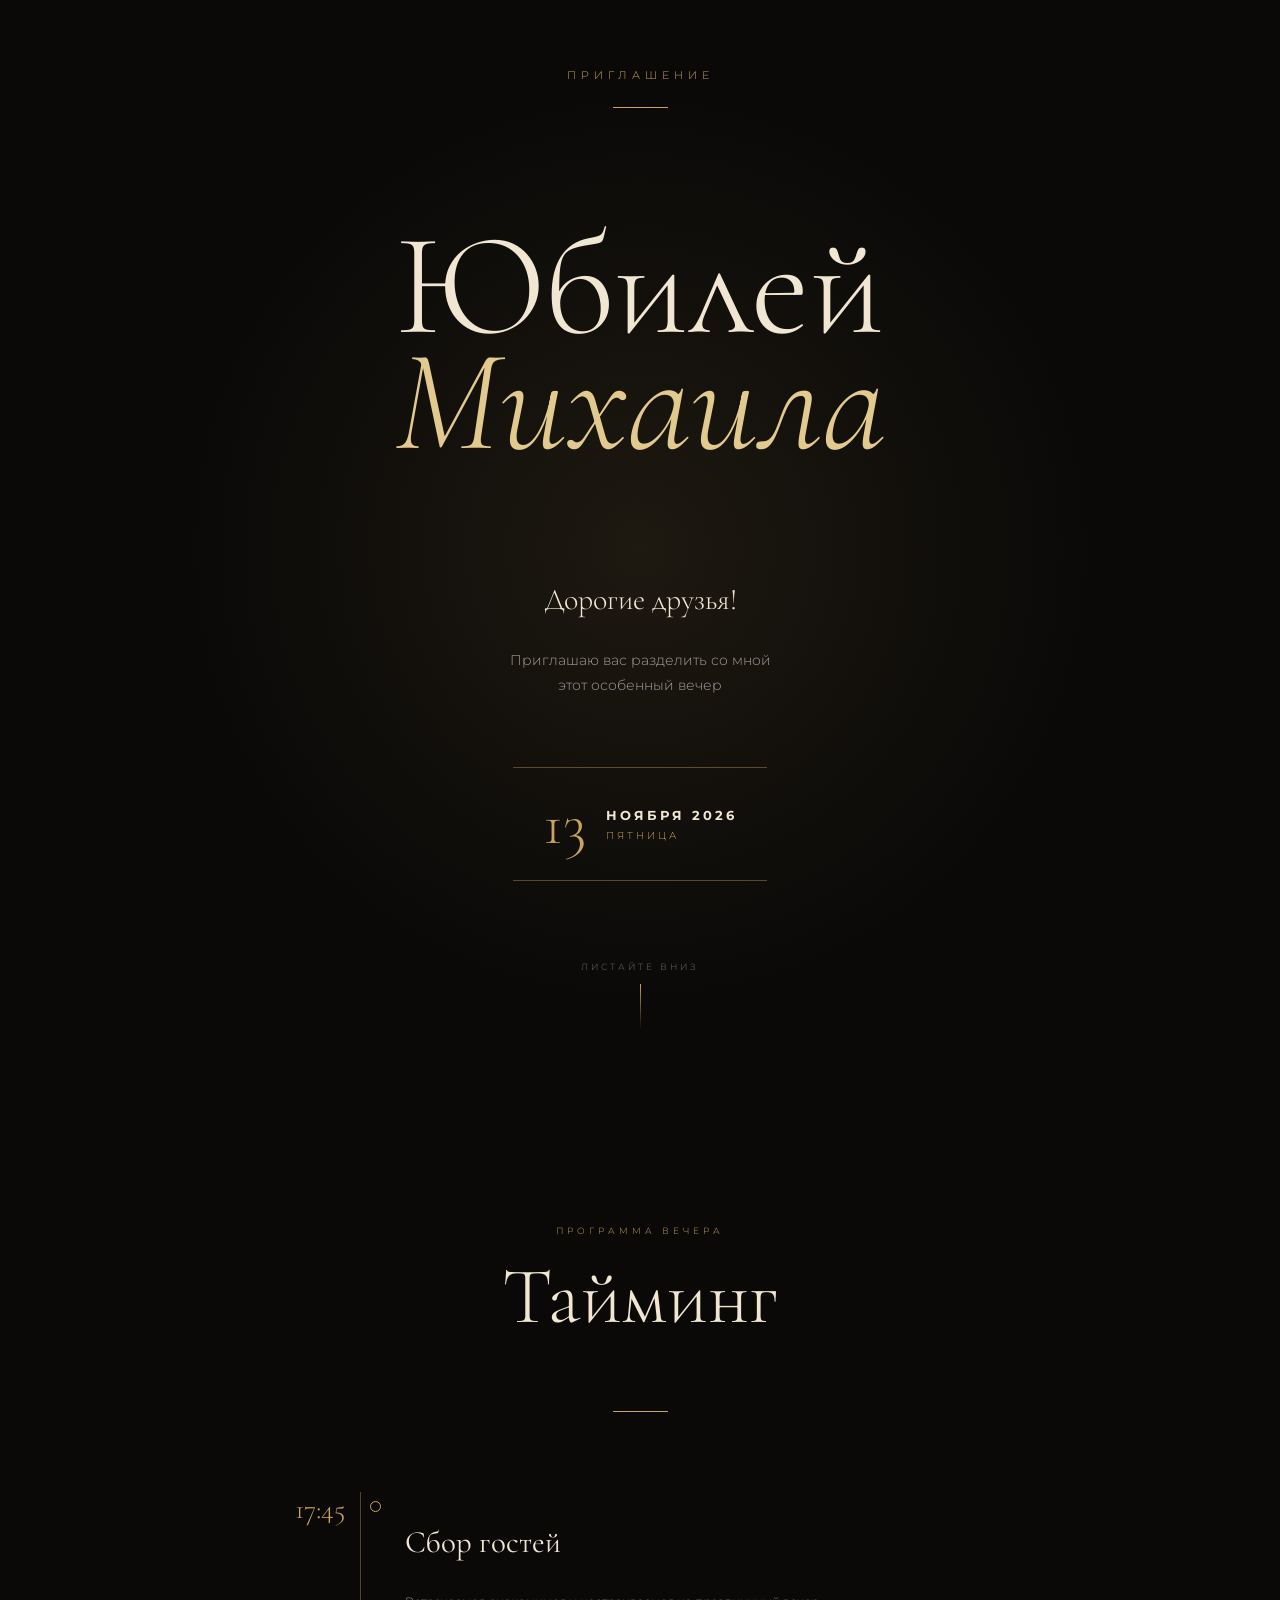
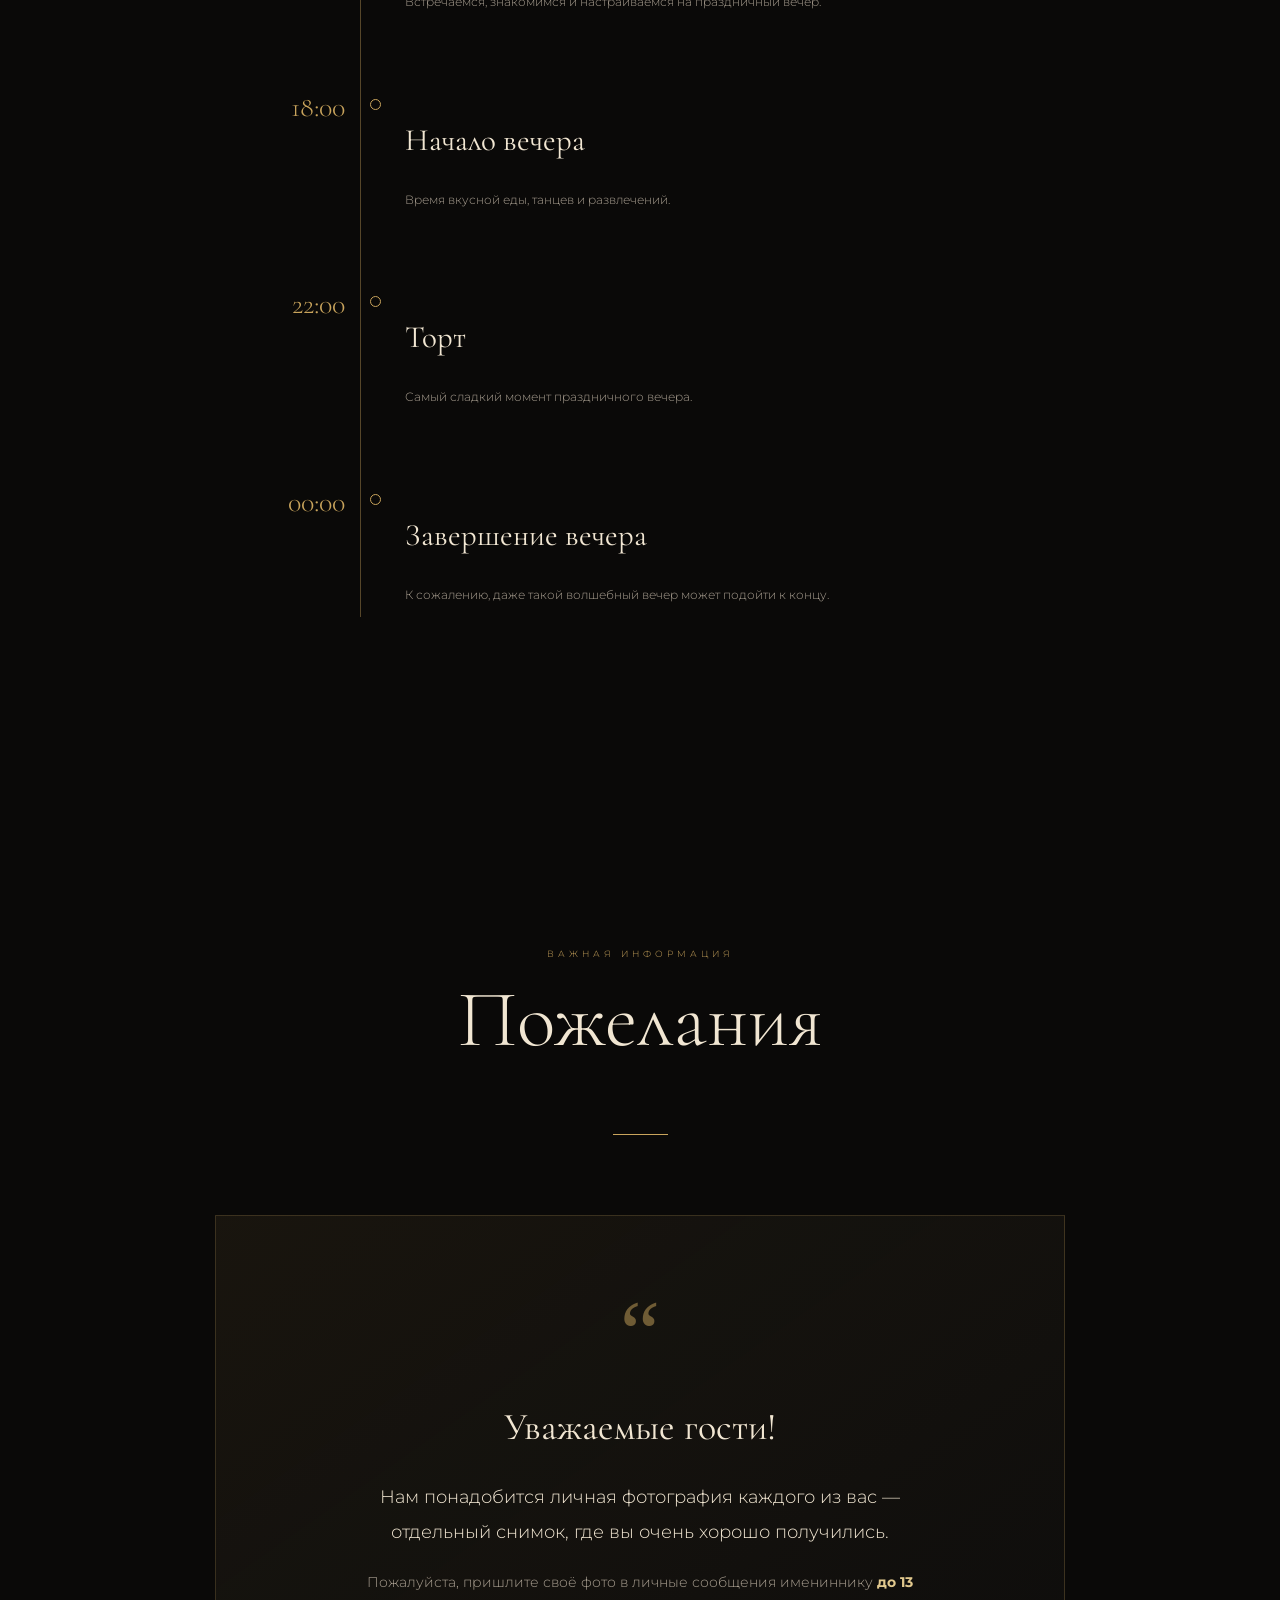
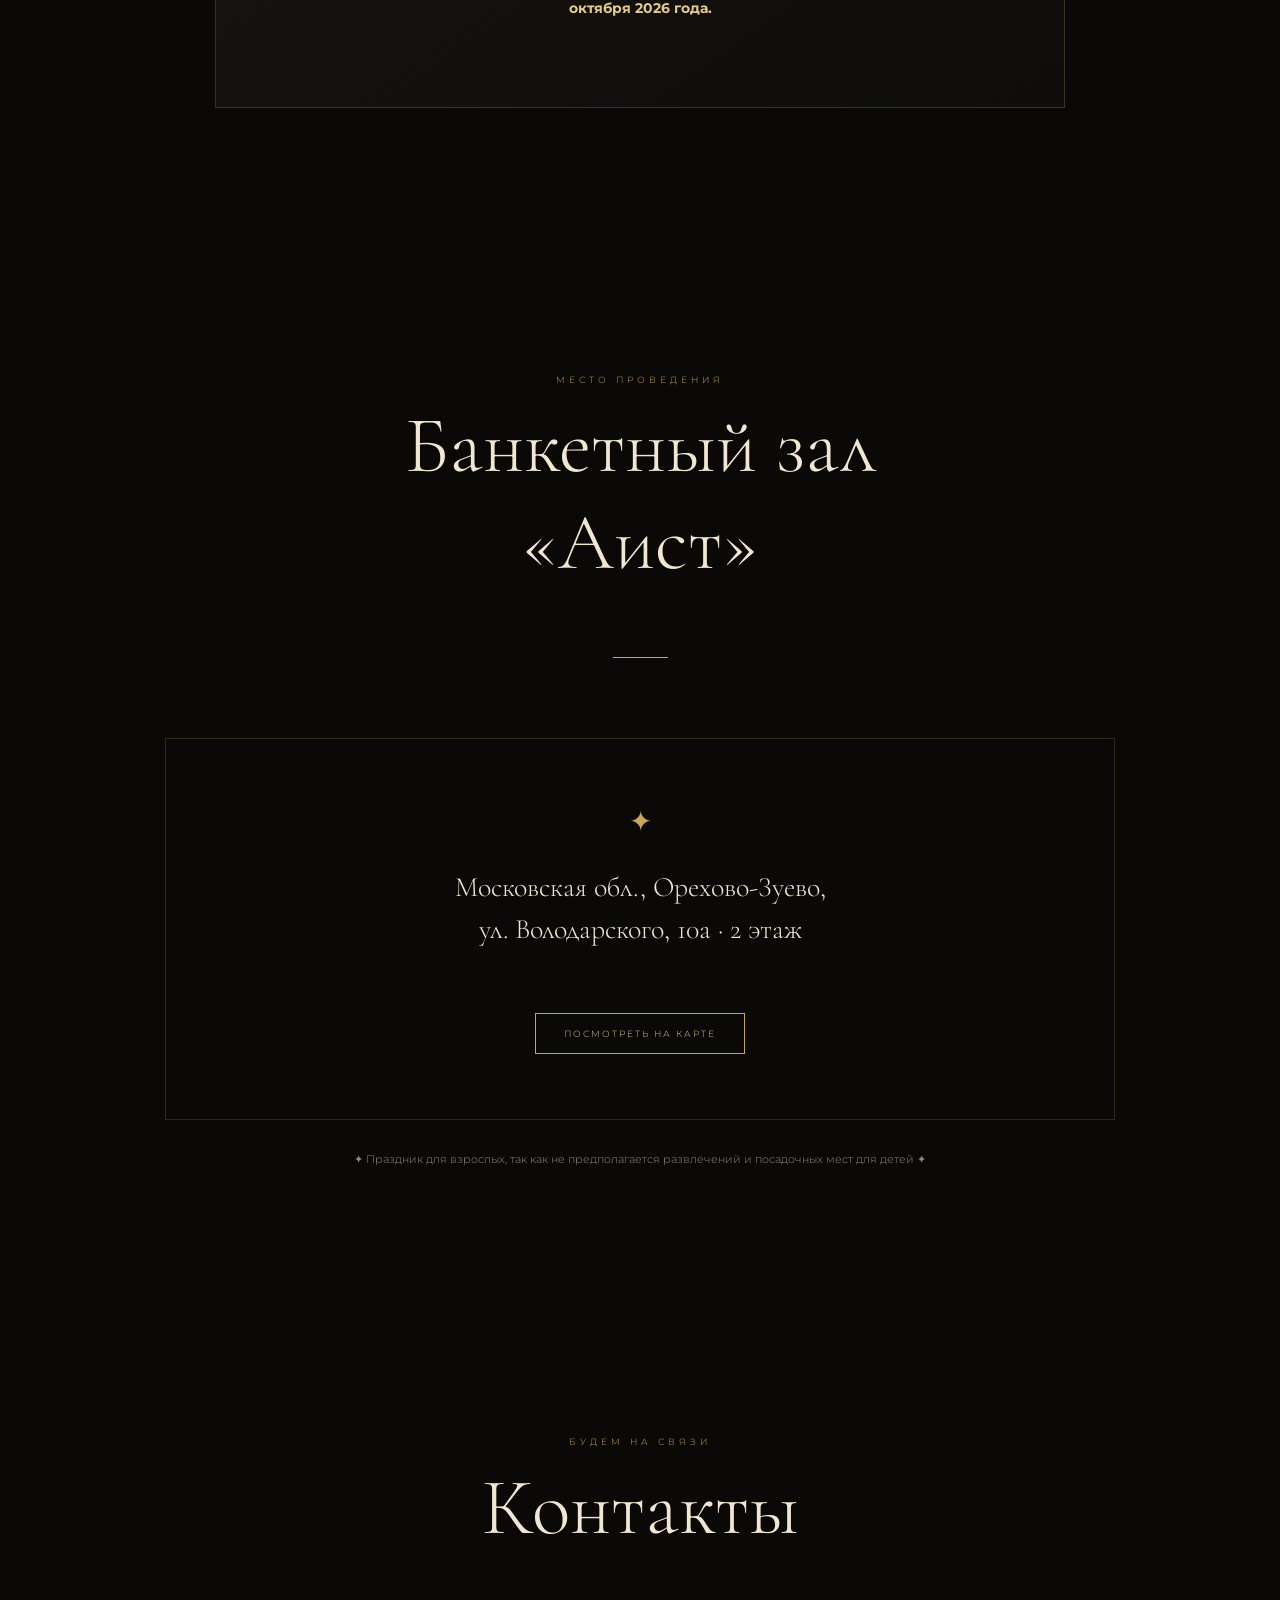
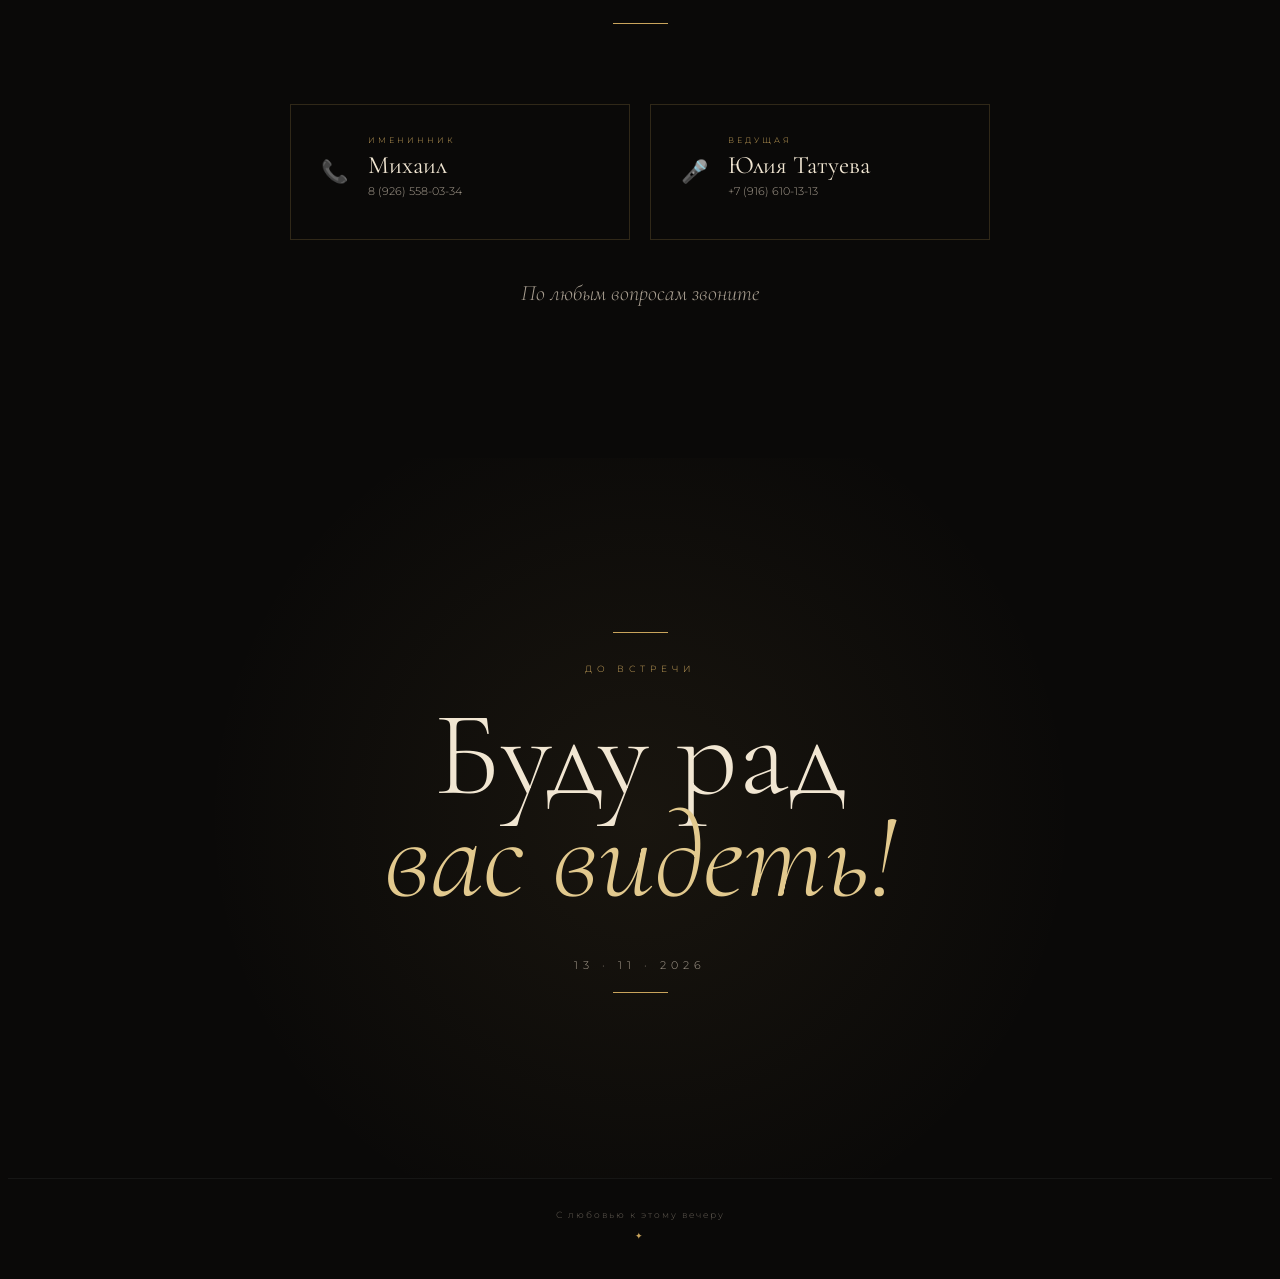
==== commit 6a06a188: "Update index.html" ====
--- a/index.html
+++ b/index.html
@@ -1,4 +1,3 @@
-```html
 <!DOCTYPE html>
 <html lang="ru">
 <head>
@@ -295,4 +294,3 @@
 
 </body>
 </html>
-```
--- a/style.css
+++ b/style.css
@@ -1,1464 +1,631 @@
-/* =========================================
-ОСНОВА
-========================================= */
-
-{
-margin: 0;
-padding: 0;
-box-sizing: border-box;
+```css
+* {
+    margin: 0;
+    padding: 0;
+    box-sizing: border-box;
 }
 
 html {
-scroll-behavior: smooth;
+    scroll-behavior: smooth;
 }
 
 body {
-font-family: "Montserrat", sans-serif;
-background: #11100f;
-color: #eee6da;
-overflow-x: hidden;
+    background: #0a0908;
+    color: #f1e6d2;
+    font-family: "Montserrat", sans-serif;
+    font-weight: 300;
+    overflow-x: hidden;
+}
+
+:root {
+    --black: #0a0908;
+    --champagne: #f1e6d2;
+    --gold: #c9a45c;
+    --gold-light: #e2c98e;
+    --text-muted: #a99f91;
 }
 
 a {
-color: inherit;
-text-decoration: none;
-}
-
-section {
-position: relative;
-}
-
-/* =========================================
-ПЕРВЫЙ ЭКРАН
-========================================= */
+    color: inherit;
+    text-decoration: none;
+}
+
+
+/* HERO */
 
 .hero {
-min-height: 100svh;
-display: flex;
-align-items: center;
-justify-content: center;
-padding: 60px 20px;
-text-align: center;
-
-background:
-    radial-gradient(
-        circle at 50% 45%,
-        rgba(190, 147, 65, 0.13),
-        transparent 38%
-    ),
-    radial-gradient(
-        circle at 20% 20%,
-        rgba(224, 198, 153, 0.05),
-        transparent 30%
-    ),
-    linear-gradient(
-        135deg,
-        #0d0c0b 0%,
-        #1b1815 50%,
-        #0d0c0b 100%
+    min-height: 100vh;
+    display: flex;
+    align-items: center;
+    justify-content: center;
+    text-align: center;
+    padding: 60px 25px;
+
+    background:
+        radial-gradient(
+            circle at center,
+            rgba(201, 164, 92, 0.1),
+            transparent 55%
+        );
+}
+
+.hero-content {
+    max-width: 800px;
+    animation: fadeUp 1.5s ease;
+}
+
+.small-title {
+    font-size: 11px;
+    letter-spacing: 5px;
+    color: var(--gold);
+    margin-bottom: 25px;
+}
+
+.gold-line {
+    width: 55px;
+    height: 1px;
+    background: var(--gold);
+    margin: 20px auto 30px;
+}
+
+.hero h1 {
+    font-family: "Cormorant Garamond", serif;
+    font-size: clamp(70px, 13vw, 145px);
+    line-height: 0.8;
+    font-weight: 300;
+}
+
+.hero h1 span {
+    color: var(--gold-light);
+    font-style: italic;
+}
+
+.hero-text {
+    margin-top: 55px;
+    font-family: "Cormorant Garamond", serif;
+    font-size: 30px;
+}
+
+.hero-subtitle {
+    color: var(--text-muted);
+    line-height: 1.8;
+    font-size: 14px;
+}
+
+.date {
+    display: inline-flex;
+    align-items: center;
+    gap: 20px;
+
+    margin-top: 55px;
+    padding: 20px 30px;
+
+    border-top: 1px solid rgba(201, 164, 92, 0.4);
+    border-bottom: 1px solid rgba(201, 164, 92, 0.4);
+}
+
+.date > span {
+    font-family: "Cormorant Garamond", serif;
+    font-size: 60px;
+    color: var(--gold);
+}
+
+.date div {
+    text-align: left;
+}
+
+.date strong {
+    display: block;
+    font-size: 13px;
+    letter-spacing: 3px;
+}
+
+.date small {
+    display: block;
+    margin-top: 6px;
+    color: var(--gold);
+    font-size: 10px;
+    letter-spacing: 3px;
+}
+
+.scroll-hint {
+    margin-top: 80px;
+
+    display: flex;
+    flex-direction: column;
+    align-items: center;
+
+    gap: 12px;
+
+    color: #746d64;
+    font-size: 9px;
+    letter-spacing: 3px;
+}
+
+.scroll-line {
+    width: 1px;
+    height: 45px;
+
+    background: linear-gradient(
+        to bottom,
+        var(--gold),
+        transparent
     );
-
-overflow: hidden;
-
-}
-
-.hero::before {
-content: "";
-position: absolute;
-
-width: 520px;
-height: 520px;
-
-left: 50%;
-top: 50%;
-
-transform: translate(-50%, -50%);
-
-border: 1px solid rgba(202, 165, 92, 0.10);
-border-radius: 50%;
-
-}
-
-.hero::after {
-content: "";
-position: absolute;
-
-width: 700px;
-height: 700px;
-
-left: 50%;
-top: 50%;
-
-transform: translate(-50%, -50%);
-
-border: 1px solid rgba(202, 165, 92, 0.05);
-border-radius: 50%;
-
-}
-
-.hero-content {
-position: relative;
-z-index: 2;
-
-width: 100%;
-max-width: 850px;
-
-}
-
-.eyebrow {
-margin-bottom: 24px;
-
-font-size: 10px;
-font-weight: 500;
-letter-spacing: 6px;
-
-color: #c9a35d;
-
-}
-
-.gold-line {
-width: 70px;
-height: 1px;
-
-margin: 0 auto;
-
-background: linear-gradient(
-    90deg,
-    transparent,
-    #c9a35d,
-    transparent
-);
-
-}
-
-.hero h1 {
-margin-top: 32px;
-
-font-family: "Cormorant Garamond", serif;
-
-font-size: clamp(65px, 12vw, 115px);
-font-weight: 400;
-
-line-height: 0.82;
-letter-spacing: -2px;
-
-color: #eee7dc;
-
-}
-
-.hero h1 span {
-display: block;
-
-color: #d1aa61;
-font-style: italic;
-
-}
-
-.hero-greeting {
-margin-top: 45px;
-
-font-family: "Cormorant Garamond", serif;
-
-font-size: 31px;
-font-weight: 500;
-
-color: #eee5d9;
-
-}
-
-.hero-description {
-margin-top: 10px;
-
-font-family: "Cormorant Garamond", serif;
-
-font-size: 21px;
-line-height: 1.5;
-
-color: #cfc5b8;
-
-}
-
-.date-box {
-display: inline-flex;
-align-items: center;
-
-gap: 20px;
-
-margin-top: 42px;
-padding: 15px 28px;
-
-border: 1px solid rgba(201, 163, 93, 0.7);
-
-background: rgba(255, 255, 255, 0.025);
-
-box-shadow:
-    0 0 30px rgba(198, 157, 78, 0.06),
-    inset 0 0 20px rgba(255, 255, 255, 0.02);
-
-}
-
-.date-number {
-font-family: "Cormorant Garamond", serif;
-
-font-size: 64px;
-line-height: 0.8;
-
-color: #d1aa61;
-
-}
-
-.date-info {
-display: flex;
-flex-direction: column;
-
-align-items: flex-start;
-
-gap: 5px;
-
-}
-
-.date-info strong {
-font-size: 13px;
-letter-spacing: 3px;
-
-color: #eee6d9;
-
-}
-
-.date-info span {
-font-size: 9px;
-letter-spacing: 4px;
-
-color: #bd9550;
-
-}
-
-.scroll-hint {
-display: flex;
-flex-direction: column;
-
-align-items: center;
-
-gap: 12px;
-
-margin-top: 55px;
-
-color: #958b7e;
-
-font-size: 8px;
-letter-spacing: 4px;
-
-}
-
-.scroll-line {
-width: 1px;
-height: 45px;
-
-background: linear-gradient(
-    to bottom,
-    #c39a52,
-    transparent
-);
-
-}
-
-/* =========================================
-ОБРАТНЫЙ ОТСЧЁТ
-========================================= */
-
-.countdown-section {
-padding: 100px 20px 105px;
-
-text-align: center;
-
-background:
-    radial-gradient(
-        circle at 50% 50%,
-        rgba(193, 149, 69, 0.10),
-        transparent 42%
-    ),
-    #181613;
-
-border-top: 1px solid rgba(200, 162, 91, 0.08);
-border-bottom: 1px solid rgba(200, 162, 91, 0.08);
-
-}
-
-.section-label {
-margin-bottom: 14px;
-
-font-size: 9px;
-font-weight: 500;
-
-letter-spacing: 5px;
-
-color: #bd9550;
-
-}
-
-.countdown-section h2 {
-font-family: "Cormorant Garamond", serif;
-
-font-size: clamp(52px, 8vw, 78px);
-font-weight: 400;
-
-line-height: 1;
-
-color: #eee5d8;
-
-}
-
-.countdown-section .gold-line {
-margin-top: 27px;
-margin-bottom: 52px;
-}
-
-/* =========================================
-ОБРАТНЫЙ ОТСЧЁТ — КВАДРАТЫ
-========================================= */
-
-.countdown {
-display: flex;
-
-justify-content: center;
-align-items: center;
-
-gap: 12px;
-
-width: 100%;
-max-width: 900px;
-
-margin: 0 auto;
-
-}
-
-.countdown-item {
-position: relative;
-
-width: 145px;
-height: 145px;
-
-display: flex;
-flex-direction: column;
-
-justify-content: center;
-align-items: center;
-
-background:
-    linear-gradient(
-        145deg,
-        #29251f,
-        #161411
-    );
-
-border: 1px solid #b88d43;
-
-border-radius: 10px;
-
-box-shadow:
-    0 12px 35px rgba(0, 0, 0, 0.30),
-    inset 0 0 25px rgba(196, 153, 72, 0.05);
-
-transition:
-    transform 0.3s ease,
-    box-shadow 0.3s ease;
-
-}
-
-.countdown-item::before {
-content: "";
-
-position: absolute;
-
-inset: 7px;
-
-border: 1px solid rgba(204, 166, 94, 0.25);
-
-border-radius: 6px;
-
-pointer-events: none;
-
-}
-
-.countdown-item::after {
-content: "✦";
-
-position: absolute;
-
-top: 7px;
-left: 50%;
-
-transform: translateX(-50%);
-
-font-size: 10px;
-
-color: #cda65d;
-
-}
-
-.countdown-item {
-transform: translateY(-5px);
-
-box-shadow:
-    0 18px 40px rgba(0, 0, 0, 0.40),
-    0 0 25px rgba(196, 153, 72, 0.10);
-
-}
-
-/* ЦИФРЫ — СТРОГИЙ ОБЫЧНЫЙ ШРИФТ */
-
-.countdown-item > div {
-font-family: "Times New Roman", Times, serif;
-
-font-size: 62px;
-line-height: 0.9;
-
-font-weight: 400;
-
-letter-spacing: 1px;
-
-color: #d2ab62;
-
-}
-
-.countdown-item span {
-margin-top: 17px;
-
-font-family: "Montserrat", sans-serif;
-
-font-size: 8px;
-font-weight: 500;
-
-letter-spacing: 4px;
-
-color: #cfc5b8;
-
-}
-
-.countdown-separator {
-font-family: "Times New Roman", Times, serif;
-
-font-size: 36px;
-
-color: #b88d43;
-
-}
-
-.countdown-note {
-margin-top: 34px;
-
-font-family: "Cormorant Garamond", serif;
-
-font-size: 23px;
-
-color: #bfb5a7;
-
-}
-
-/* =========================================
-ОСНОВНЫЕ СЕКЦИИ
-========================================= */
+}
+
+
+/* SECTIONS */
 
 .section {
-padding: 100px 20px;
-
-background: #11100f;
-
-}
-
-.section(even) {
-background: #171512;
+    max-width: 950px;
+    margin: 0 auto;
+    padding: 130px 25px;
 }
 
 .section-title {
-max-width: 750px;
-
-margin: 0 auto 65px;
-
-text-align: center;
-
+    text-align: center;
+    margin-bottom: 80px;
 }
 
 .section-title > span {
-display: block;
-
-margin-bottom: 12px;
-
-font-size: 9px;
-letter-spacing: 5px;
-
-color: #bd9550;
-
+    color: var(--gold);
+    font-size: 9px;
+    letter-spacing: 4px;
 }
 
 .section-title h2 {
-font-family: "Cormorant Garamond", serif;
-
-font-size: clamp(52px, 8vw, 78px);
-font-weight: 400;
-
-line-height: 0.95;
-
-color: #eee6da;
-
-}
-
-.section-title h2 em {
-color: #c59b55;
-font-style: italic;
-}
-
-.section-title .gold-line {
-margin-top: 28px;
-}
-
-/* =========================================
-ТАЙМИНГ
-========================================= */
+    font-family: "Cormorant Garamond", serif;
+    font-size: clamp(50px, 8vw, 80px);
+    font-weight: 300;
+    margin-top: 10px;
+}
+
+
+/* TIMELINE */
 
 .timeline {
-position: relative;
-
-max-width: 850px;
-
-margin: 0 auto;
-
+    position: relative;
+    max-width: 750px;
+    margin: auto;
 }
 
 .timeline::before {
-content: "";
-
-position: absolute;
-
-left: 135px;
-
-top: 10px;
-bottom: 10px;
-
-width: 1px;
-
-background: linear-gradient(
-    to bottom,
-    transparent,
-    #a77e3b,
-    #a77e3b,
-    transparent
-);
-
+    content: "";
+
+    position: absolute;
+
+    left: 95px;
+    top: 0;
+    bottom: 0;
+
+    width: 1px;
+
+    background: rgba(201, 164, 92, 0.4);
 }
 
 .timeline-item {
-position: relative;
-
-display: grid;
-
-grid-template-columns: 105px 60px 1fr;
-
-gap: 20px;
-
-align-items: start;
-
-margin-bottom: 48px;
-
-}
-
-.timeline-item {
-margin-bottom: 0;
+    display: grid;
+
+    grid-template-columns: 80px 30px 1fr;
+
+    gap: 15px;
+
+    margin-bottom: 65px;
 }
 
 .time {
-padding-top: 2px;
-
-text-align: right;
-
-font-family: "Times New Roman", Times, serif;
-
-font-size: 27px;
-font-weight: 400;
-
-color: #c29a52;
-
-}
-
-.timeline-marker {
-display: flex;
-
-justify-content: center;
-
-position: relative;
-
-}
-
-.timeline-marker div {
-width: 13px;
-height: 13px;
-
-margin-top: 8px;
-
-border: 2px solid #11100f;
-border-radius: 50%;
-
-background: #c39a50;
-
-box-shadow:
-    0 0 0 1px #c39a50;
-
-}
-
-.event {
-padding-top: 0;
+    font-family: "Cormorant Garamond", serif;
+    font-size: 28px;
+    color: var(--gold);
+    text-align: right;
+}
+
+.timeline-dot {
+    width: 9px;
+    height: 9px;
+
+    border: 1px solid var(--gold);
+    border-radius: 50%;
+
+    background: var(--black);
+
+    margin: 9px auto;
+
+    position: relative;
+    z-index: 2;
 }
 
 .event h3 {
-margin-bottom: 6px;
-
-font-family: "Cormorant Garamond", serif;
-
-font-size: 30px;
-font-weight: 500;
-
-color: #eee5d9;
-
+    font-family: "Cormorant Garamond", serif;
+    font-size: 31px;
+    font-weight: 400;
 }
 
 .event p {
-max-width: 520px;
-
-font-size: 13px;
-line-height: 1.7;
-
-color: #9f968b;
-
-}
-
-/* =========================================
-ПОЖЕЛАНИЯ
-========================================= */
+    margin-top: 8px;
+
+    color: var(--text-muted);
+
+    font-size: 12px;
+    line-height: 1.7;
+}
+
+
+/* WISHES */
 
 .wishes-section {
-background:
-radial-gradient(
-circle at 50% 50%,
-rgba(198, 156, 76, 0.08),
-transparent 45%
-),
-#171512;
+    max-width: 850px;
 }
 
 .wish-card {
-max-width: 760px;
-
-margin: 0 auto;
-
-padding: 55px 60px;
-
-text-align: center;
-
-background:
-    linear-gradient(
-        145deg,
-        #25211c,
-        #151311
-    );
-
-border: 1px solid rgba(193, 151, 76, 0.55);
-
-border-radius: 12px;
-
-box-shadow:
-    0 20px 50px rgba(0, 0, 0, 0.30);
-
-}
-
-.wish-decoration {
-margin-bottom: 25px;
-
-font-size: 19px;
-
-color: #cba45b;
-
-}
-
-.wish-decoration.bottom {
-margin-top: 30px;
-margin-bottom: 0;
+    padding: 65px 55px;
+
+    text-align: center;
+
+    background:
+        linear-gradient(
+            145deg,
+            rgba(201, 164, 92, 0.08),
+            rgba(255, 255, 255, 0.015)
+        );
+
+    border: 1px solid rgba(201, 164, 92, 0.22);
+}
+
+.quote-mark {
+    font-family: Georgia, serif;
+    font-size: 90px;
+    color: var(--gold);
+    opacity: 0.5;
 }
 
 .wish-card h3 {
-margin-bottom: 25px;
-
-font-family: "Cormorant Garamond", serif;
-
-font-size: 38px;
-font-weight: 500;
-
-color: #eee5d9;
-
-}
-
-.important-text {
-font-family: "Cormorant Garamond", serif;
-
-font-size: 23px;
-line-height: 1.5;
-
-color: #cfc5b8;
-
-}
-
-.wish-highlight {
-margin-top: 30px;
-
-padding: 24px;
-
-border-left: 1px solid #b88d43;
-border-right: 1px solid #b88d43;
-
-font-size: 14px;
-line-height: 1.7;
-
-color: #bdb3a7;
-
-}
-
-.wish-highlight strong {
-display: block;
-
-margin-top: 7px;
-
-font-size: 16px;
-
-color: #d0a75e;
-
-}
-
-/* =========================================
-МЕСТО
-========================================= */
-
-.location-section {
-text-align: center;
-}
+    font-family: "Cormorant Garamond", serif;
+    font-size: 38px;
+    font-weight: 400;
+    margin: 20px 0 30px;
+}
+
+.wish-card p {
+    color: var(--text-muted);
+    line-height: 1.9;
+    font-size: 14px;
+    max-width: 600px;
+    margin: 0 auto 20px;
+}
+
+.wish-card .important-text {
+    font-size: 18px;
+    color: var(--champagne);
+}
+
+.wish-card strong {
+    color: var(--gold-light);
+}
+
+
+/* LOCATION */
 
 .location-card {
-width: 100%;
-max-width: 700px;
-
-margin: 0 auto;
-
-padding: 55px 30px;
-
-background:
-    linear-gradient(
-        145deg,
-        #24201b,
-        #151311
-    );
-
-border: 1px solid rgba(193, 151, 76, 0.45);
-
-border-radius: 12px;
-
-overflow: hidden;
-
-}
-
-.location-symbol {
-margin-bottom: 25px;
-
-font-size: 22px;
-
-color: #c69f58;
-
+    text-align: center;
+
+    padding: 65px 30px;
+
+    border: 1px solid rgba(201, 164, 92, 0.2);
+}
+
+.location-icon {
+    font-size: 28px;
+    color: var(--gold);
+    margin-bottom: 20px;
 }
 
 .address {
-font-family: "Cormorant Garamond", serif;
-
-font-size: 26px;
-line-height: 1.45;
-
-color: #ddd3c5;
-
+    font-family: "Cormorant Garamond", serif;
+    font-size: 28px;
+    line-height: 1.5;
 }
 
 .map-button {
-display: block;
-
-width: 100%;
-max-width: 300px;
-
-margin: 30px auto 0;
-
-padding: 14px 15px;
-
-border: 1px solid #b98e47;
-
-font-family: "Montserrat", sans-serif;
-
-font-size: 9px;
-font-weight: 500;
-
-letter-spacing: 2px;
-
-text-align: center;
-
-color: #c7a365;
-
-background: transparent;
-
-transition:
-    background 0.3s ease,
-    color 0.3s ease,
-    transform 0.3s ease;
-
-}
-
-.map-button {
-background: #b98e47;
-
-color: #151311;
-
-transform: translateY(-2px);
-
+    display: inline-block;
+
+    margin-top: 35px;
+
+    padding: 14px 28px;
+
+    border: 1px solid var(--gold);
+
+    color: var(--gold-light);
+
+    font-size: 9px;
+    letter-spacing: 2px;
+
+    transition: 0.3s;
+}
+
+.map-button:hover {
+    background: var(--gold);
+    color: var(--black);
 }
 
 .adult-note {
-max-width: 650px;
-
-margin: 32px auto 0;
-
-font-size: 10px;
-line-height: 1.8;
-
-color: #8f877d;
-
-}
-
-/* =========================================
-КОНТАКТЫ
-========================================= */
-
-.contacts-section {
-background: #0d0c0b;
-}
+    max-width: 600px;
+
+    margin: 30px auto 0;
+
+    text-align: center;
+
+    color: #938a7d;
+
+    font-size: 11px;
+    line-height: 1.8;
+}
+
+
+/* CONTACTS */
 
 .contacts {
-max-width: 760px;
-
-margin: 0 auto;
-
-display: grid;
-
-grid-template-columns: repeat(2, 1fr);
-
-gap: 18px;
-
+    display: grid;
+
+    grid-template-columns: repeat(2, 1fr);
+
+    gap: 20px;
+
+    max-width: 700px;
+
+    margin: auto;
 }
 
 .contact-card {
-display: flex;
-
-align-items: center;
-
-gap: 18px;
-
-padding: 25px;
-
-background:
-    linear-gradient(
-        145deg,
-        #24201b,
-        #151311
-    );
-
-border: 1px solid rgba(193, 151, 76, 0.38);
-
-border-radius: 11px;
-
-transition:
-    transform 0.3s ease,
-    border-color 0.3s ease;
-
-}
-
-.contact-card {
-transform: translateY(-4px);
-
-border-color: #b98e47;
-
+    display: flex;
+    align-items: center;
+
+    gap: 20px;
+
+    padding: 30px;
+
+    border: 1px solid rgba(201, 164, 92, 0.2);
+
+    transition: 0.3s;
+}
+
+.contact-card:hover {
+    border-color: var(--gold);
+    transform: translateY(-4px);
 }
 
 .contact-icon {
-font-size: 26px;
-}
-
-.contact-info {
-display: flex;
-
-flex-direction: column;
-
-gap: 4px;
-
-}
-
-.contact-info small {
-font-size: 8px;
-letter-spacing: 3px;
-
-color: #ae8950;
-
-}
-
-.contact-info strong {
-font-family: "Cormorant Garamond", serif;
-
-font-size: 27px;
-font-weight: 500;
-
-color: #e9e0d4;
-
-}
-
-.contact-info p {
-font-size: 11px;
-
-color: #a59b90;
-
-}
-
-.questions {
-margin-top: 35px;
-
-text-align: center;
-
-font-family: "Cormorant Garamond", serif;
-
-font-size: 21px;
-
-color: #aaa095;
-
-}
-
-/* =========================================
-ФИНАЛ
-========================================= */
-
-.final-section {
-min-height: 70svh;
-
-display: flex;
-
-align-items: center;
-justify-content: center;
-
-padding: 100px 20px;
-
-text-align: center;
-
-background:
-    radial-gradient(
-        circle at 50% 45%,
-        rgba(194, 150, 73, 0.12),
-        transparent 40%
-    ),
-    linear-gradient(
-        135deg,
-        #0c0b0a,
-        #1d1915,
-        #0b0a09
-    );
-
-}
-
-.final-content {
-width: 100%;
-max-width: 650px;
-}
-
-.final-content > p {
-margin-top: 30px;
-
-font-size: 9px;
-letter-spacing: 6px;
-
-color: #c09a55;
-
-}
-
-.final-content h2 {
-margin-top: 25px;
-
-font-family: "Cormorant Garamond", serif;
-
-font-size: clamp(62px, 11vw, 100px);
-font-weight: 400;
-
-line-height: 0.9;
-
-color: #eee5d9;
-
-}
-
-.final-content h2 span {
-color: #d0a85e;
-font-style: italic;
-}
-
-.final-date {
-margin: 40px 0;
-
-font-size: 11px;
-letter-spacing: 7px;
-
-color: #aaa095;
-
-}
-
-/* =========================================
-FOOTER
-========================================= */
-
-footer {
-padding: 25px 20px;
-
-text-align: center;
-
-background: #080807;
-
-color: #777168;
-
-}
-
-footer p {
-font-family: "Cormorant Garamond", serif;
-
-font-size: 16px;
-
-}
-
-footer span {
-display: block;
-
-margin-top: 8px;
-
-color: #b58b46;
-
-}
-
-/* =========================================
-ПЛАНШЕТ
-========================================= */
-
-@media (max-width: 900px) {
-
-.countdown {
-    gap: 9px;
-}
-
-.countdown-item {
-    width: 130px;
-    height: 130px;
-}
-
-.countdown-item > div {
-    font-size: 58px;
-}
-
-}
-
-/* =========================================
-ТЕЛЕФОН
-========================================= */
-
-@media (max-width: 650px) {
-
-.hero {
-    padding: 50px 18px 35px;
-}
-
-.hero::before {
-    width: 360px;
-    height: 360px;
-}
-
-.hero::after {
-    width: 480px;
-    height: 480px;
-}
-
-.eyebrow {
-    font-size: 8px;
-    letter-spacing: 4px;
-}
-
-.hero h1 {
-    font-size: 60px;
-    letter-spacing: -1px;
-}
-
-.hero-greeting {
-    margin-top: 35px;
-
-    font-size: 27px;
-}
-
-.hero-description {
-    font-size: 18px;
-}
-
-.date-box {
-    margin-top: 35px;
-
-    padding: 13px 20px;
-
-    gap: 15px;
-}
-
-.date-number {
-    font-size: 55px;
-}
-
-.date-info strong {
-    font-size: 11px;
-    letter-spacing: 2px;
-}
-
-.date-info span {
+    font-size: 22px;
+}
+
+.contact-card small {
+    display: block;
+
+    color: var(--gold);
+
     font-size: 8px;
     letter-spacing: 3px;
-}
-
-.scroll-hint {
-    margin-top: 45px;
-}
-
-
-/* =====================================
-   СЧЁТЧИК НА ТЕЛЕФОНЕ
-   ===================================== */
-
-.countdown-section {
-    padding: 75px 15px 80px;
-}
-
-.countdown-section h2 {
-    font-size: 52px;
-}
-
-.countdown-section .gold-line {
-    margin-bottom: 38px;
-}
-
-.countdown {
-    display: grid;
-
-    grid-template-columns: repeat(2, minmax(0, 1fr));
-
-    gap: 12px;
-
-    width: 100%;
-    max-width: 350px;
-}
-
-.countdown-item {
-    width: 100%;
-    height: 135px;
-}
-
-.countdown-item > div {
-    font-family: "Times New Roman", Times, serif;
-
-    font-size: 56px;
-}
-
-.countdown-item span {
-    margin-top: 15px;
-
-    font-size: 8px;
-    letter-spacing: 3px;
-}
-
-.countdown-separator {
-    display: none;
-}
-
-.countdown-note {
-    margin-top: 28px;
-
-    font-size: 20px;
-}
-
-
-/* =====================================
-   СЕКЦИИ
-   ===================================== */
-
-.section {
-    padding: 75px 18px;
-}
-
-.section-title {
-    margin-bottom: 45px;
-}
-
-.section-title > span {
-    font-size: 8px;
-    letter-spacing: 3px;
-}
-
-.section-title h2 {
-    font-size: 55px;
-}
-
-
-/* =====================================
-   ТАЙМИНГ НА ТЕЛЕФОНЕ
-   ===================================== */
-
-.timeline {
-    width: 100%;
-}
-
-.timeline::before {
-    left: 67px;
-}
-
-.timeline-item {
-    display: grid;
-
-    grid-template-columns: 48px 38px minmax(0, 1fr);
-
-    gap: 9px;
-
-    align-items: start;
-
-    margin-bottom: 38px;
-}
-
-.time {
-    padding-top: 3px;
-
-    font-size: 21px;
-
-    text-align: right;
-}
-
-.timeline-marker {
-    width: 38px;
-}
-
-.timeline-marker div {
-    width: 11px;
-    height: 11px;
-
-    margin-top: 7px;
-}
-
-.event {
-    min-width: 0;
-
-    padding-top: 0;
-}
-
-.event h3 {
-    margin-top: -2px;
+
     margin-bottom: 5px;
+}
+
+.contact-card strong {
+    display: block;
+
+    font-family: "Cormorant Garamond", serif;
 
     font-size: 25px;
 
-    line-height: 1.05;
-}
-
-.event p {
-    max-width: none;
-
+    font-weight: 400;
+}
+
+.contact-card p {
+    color: var(--text-muted);
     font-size: 11px;
-
-    line-height: 1.6;
-}
-
-
-/* =====================================
-   ПОЖЕЛАНИЯ
-   ===================================== */
-
-.wish-card {
-    padding: 40px 22px;
-}
-
-.wish-card h3 {
-    font-size: 34px;
-}
-
-.important-text {
-    font-size: 21px;
-}
-
-.wish-highlight {
-    padding: 20px 12px;
-
-    font-size: 13px;
-}
-
-
-/* =====================================
-   МЕСТО
-   ===================================== */
-
-.location-card {
-    width: 100%;
-
-    padding: 40px 18px;
-}
-
-.address {
-    font-size: 23px;
-}
-
-.map-button {
-    width: 100%;
-    max-width: 280px;
-
-    margin-left: auto;
-    margin-right: auto;
-
-    padding-left: 10px;
-    padding-right: 10px;
-
-    font-size: 8px;
-    letter-spacing: 1.5px;
-
-    white-space: normal;
-}
-
-.adult-note {
-    font-size: 9px;
-}
-
-
-/* =====================================
-   КОНТАКТЫ
-   ===================================== */
-
-.contacts {
-    grid-template-columns: 1fr;
-
-    gap: 12px;
-}
-
-.contact-card {
-    padding: 20px;
-}
-
-.contact-info strong {
-    font-size: 25px;
-}
-
-
-/* =====================================
-   ФИНАЛ
-   ===================================== */
+    margin-top: 4px;
+}
+
+.questions {
+    text-align: center;
+
+    margin-top: 40px;
+
+    color: var(--text-muted);
+
+    font-family: "Cormorant Garamond", serif;
+
+    font-size: 22px;
+
+    font-style: italic;
+}
+
+
+/* FINAL */
 
 .final-section {
-    min-height: 65svh;
-
-    padding: 80px 20px;
-}
-
-.final-content h2 {
-    font-size: 70px;
-}
-
-.final-date {
+    min-height: 80vh;
+
+    display: flex;
+    align-items: center;
+    justify-content: center;
+
+    text-align: center;
+
+    background:
+        radial-gradient(
+            circle,
+            rgba(201, 164, 92, 0.08),
+            transparent 60%
+        );
+}
+
+.final-content > p {
     font-size: 9px;
     letter-spacing: 5px;
-}
-
-}
-
-/* =========================================
-ОЧЕНЬ МАЛЕНЬКИЕ ТЕЛЕФОНЫ
-========================================= */
-
-@media (max-width: 380px) {
-
-.hero h1 {
-    font-size: 55px;
-}
-
-.hero-greeting {
-    font-size: 24px;
-}
-
-.hero-description {
-    font-size: 17px;
-}
-
-.date-box {
-    padding: 12px 15px;
-}
-
-.date-number {
-    font-size: 48px;
-}
-
-
-/* СЧЁТЧИК */
-
-.countdown {
-    max-width: 300px;
-
-    gap: 10px;
-}
-
-.countdown-item {
-    height: 120px;
-}
-
-.countdown-item > div {
-    font-size: 50px;
-}
-
-.countdown-item span {
-    font-size: 7px;
+    color: var(--gold);
+}
+
+.final-content h2 {
+    font-family: "Cormorant Garamond", serif;
+
+    font-size: clamp(65px, 11vw, 120px);
+
+    line-height: 0.85;
+
+    font-weight: 300;
+
+    margin: 30px 0 50px;
+}
+
+.final-content h2 span {
+    color: var(--gold-light);
+    font-style: italic;
+}
+
+.final-date {
+    color: var(--text-muted);
+
+    font-size: 11px;
+
+    letter-spacing: 5px;
+}
+
+
+/* FOOTER */
+
+footer {
+    text-align: center;
+
+    padding: 30px;
+
+    border-top: 1px solid rgba(255,255,255,0.05);
+
+    color: #665f56;
+
+    font-size: 9px;
+
     letter-spacing: 2px;
 }
 
-
-/* ТАЙМИНГ */
-
-.timeline::before {
-    left: 63px;
-}
-
-.timeline-item {
-    grid-template-columns: 45px 35px minmax(0, 1fr);
-
-    gap: 7px;
-}
-
-.time {
-    font-size: 19px;
-}
-
-.timeline-marker {
-    width: 35px;
-}
-
-.event h3 {
-    font-size: 22px;
-}
-
-.event p {
-    font-size: 10.5px;
-}
-
-
-/* ЗАГОЛОВКИ */
-
-.section-title h2 {
-    font-size: 49px;
-}
-
-}
+footer span {
+    display: block;
+
+    color: var(--gold);
+
+    margin-top: 10px;
+}
+
+
+/* ANIMATION */
+
+@keyframes fadeUp {
+    from {
+        opacity: 0;
+        transform: translateY(30px);
+    }
+
+    to {
+        opacity: 1;
+        transform: translateY(0);
+    }
+}
+
+
+/* MOBILE */
+
+@media (max-width: 650px) {
+
+    .hero {
+        min-height: 100svh;
+        padding: 40px 20px;
+    }
+
+    .hero h1 {
+        font-size: 75px;
+    }
+
+    .hero-text {
+        margin-top: 45px;
+        font-size: 26px;
+    }
+
+    .hero-subtitle {
+        font-size: 12px;
+    }
+
+    .date {
+        margin-top: 40px;
+        padding: 17px 20px;
+    }
+
+    .date > span {
+        font-size: 48px;
+    }
+
+    .section {
+        padding: 90px 20px;
+    }
+
+    .section-title {
+        margin-bottom: 60px;
+    }
+
+    .timeline::before {
+        left: 68px;
+    }
+
+    .timeline-item {
+        grid-template-columns: 55px 27px 1fr;
+        gap: 10px;
+        margin-bottom: 50px;
+    }
+
+    .time {
+        font-size: 21px;
+    }
+
+    .event h3 {
+        font-size: 26px;
+    }
+
+    .event p {
+        font-size: 11px;
+    }
+
+    .wish-card {
+        padding: 45px 25px;
+    }
+
+    .wish-card h3 {
+        font-size: 34px;
+    }
+
+    .wish-card .important-text {
+        font-size: 16px;
+    }
+
+    .wish-card p {
+        font-size: 12px;
+    }
+
+    .address {
+        font-size: 23px;
+    }
+
+    .contacts {
+        grid-template-columns: 1fr;
+    }
+
+    .contact-card {
+        padding: 25px;
+    }
+
+    .final-section {
+        min-height: 70vh;
+    }
+
+    .final-content h2 {
+        font-size: 70px;
+    }
+}
+```
